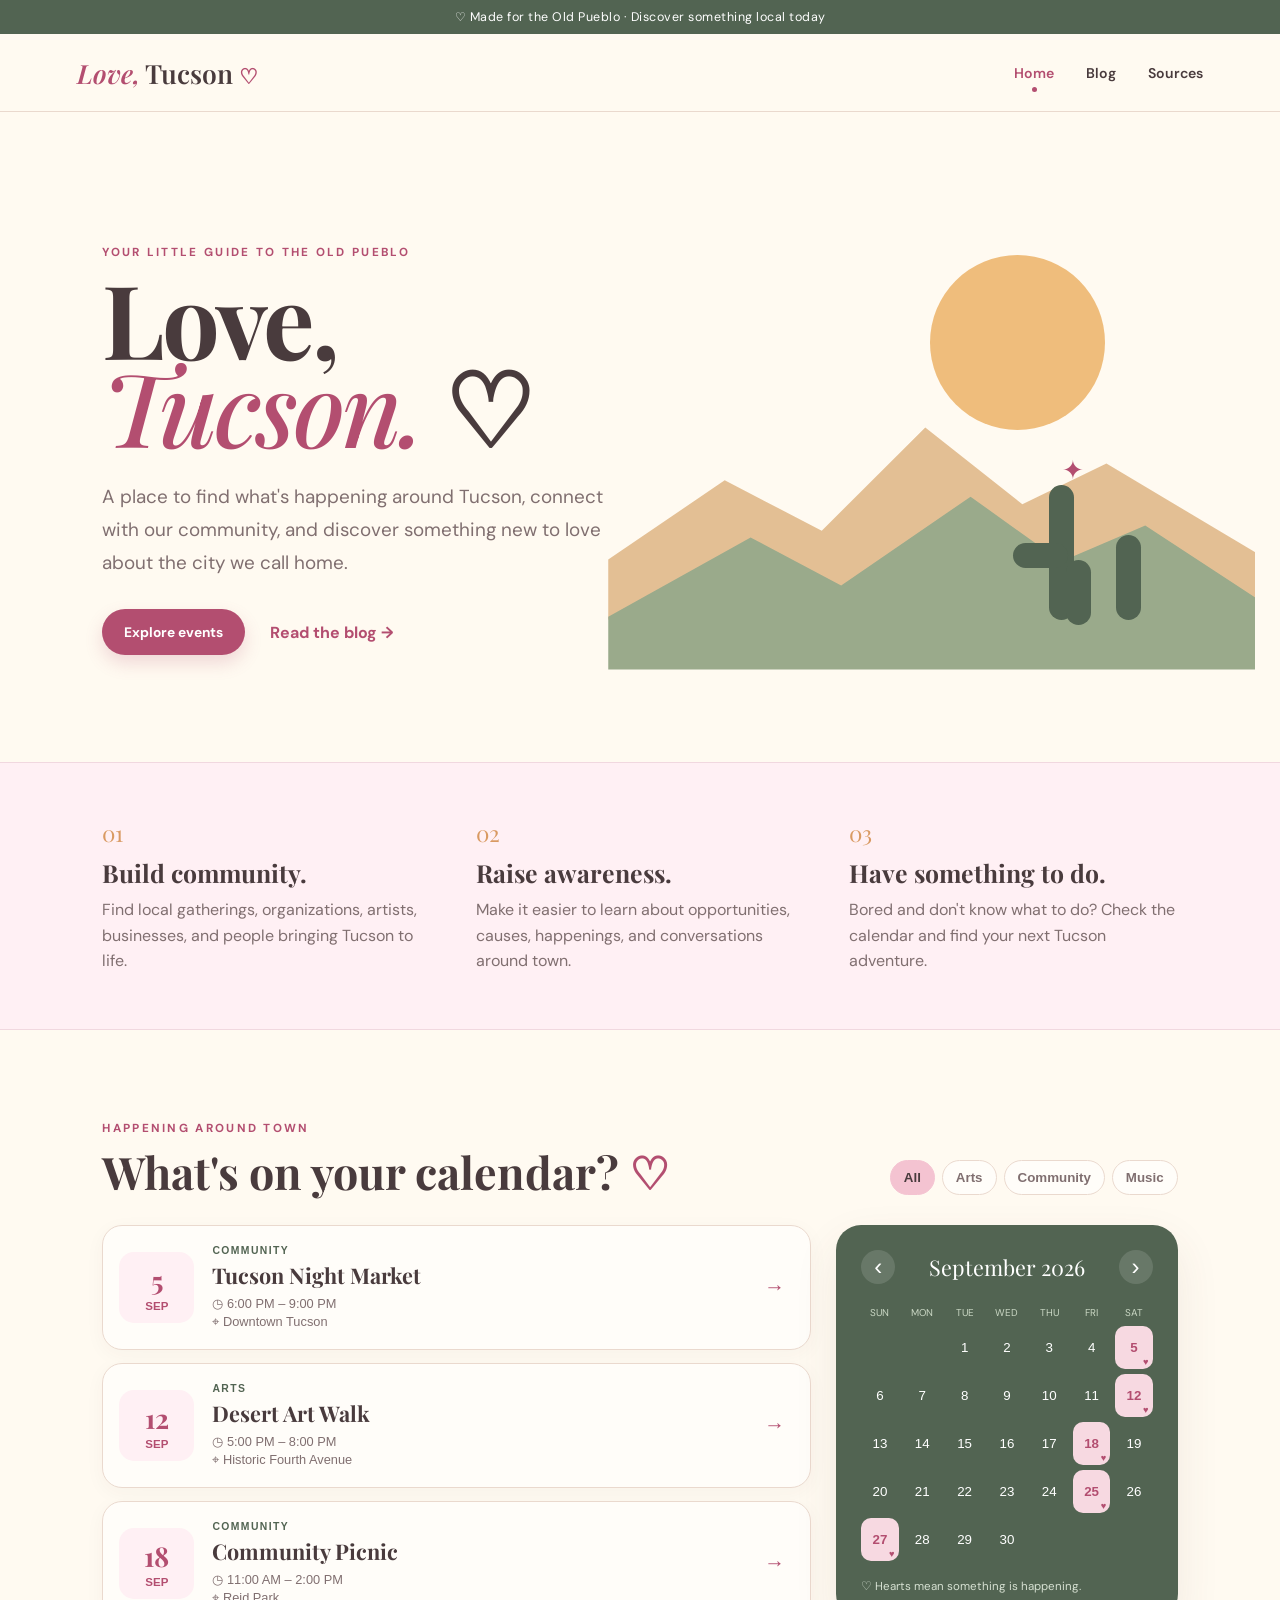
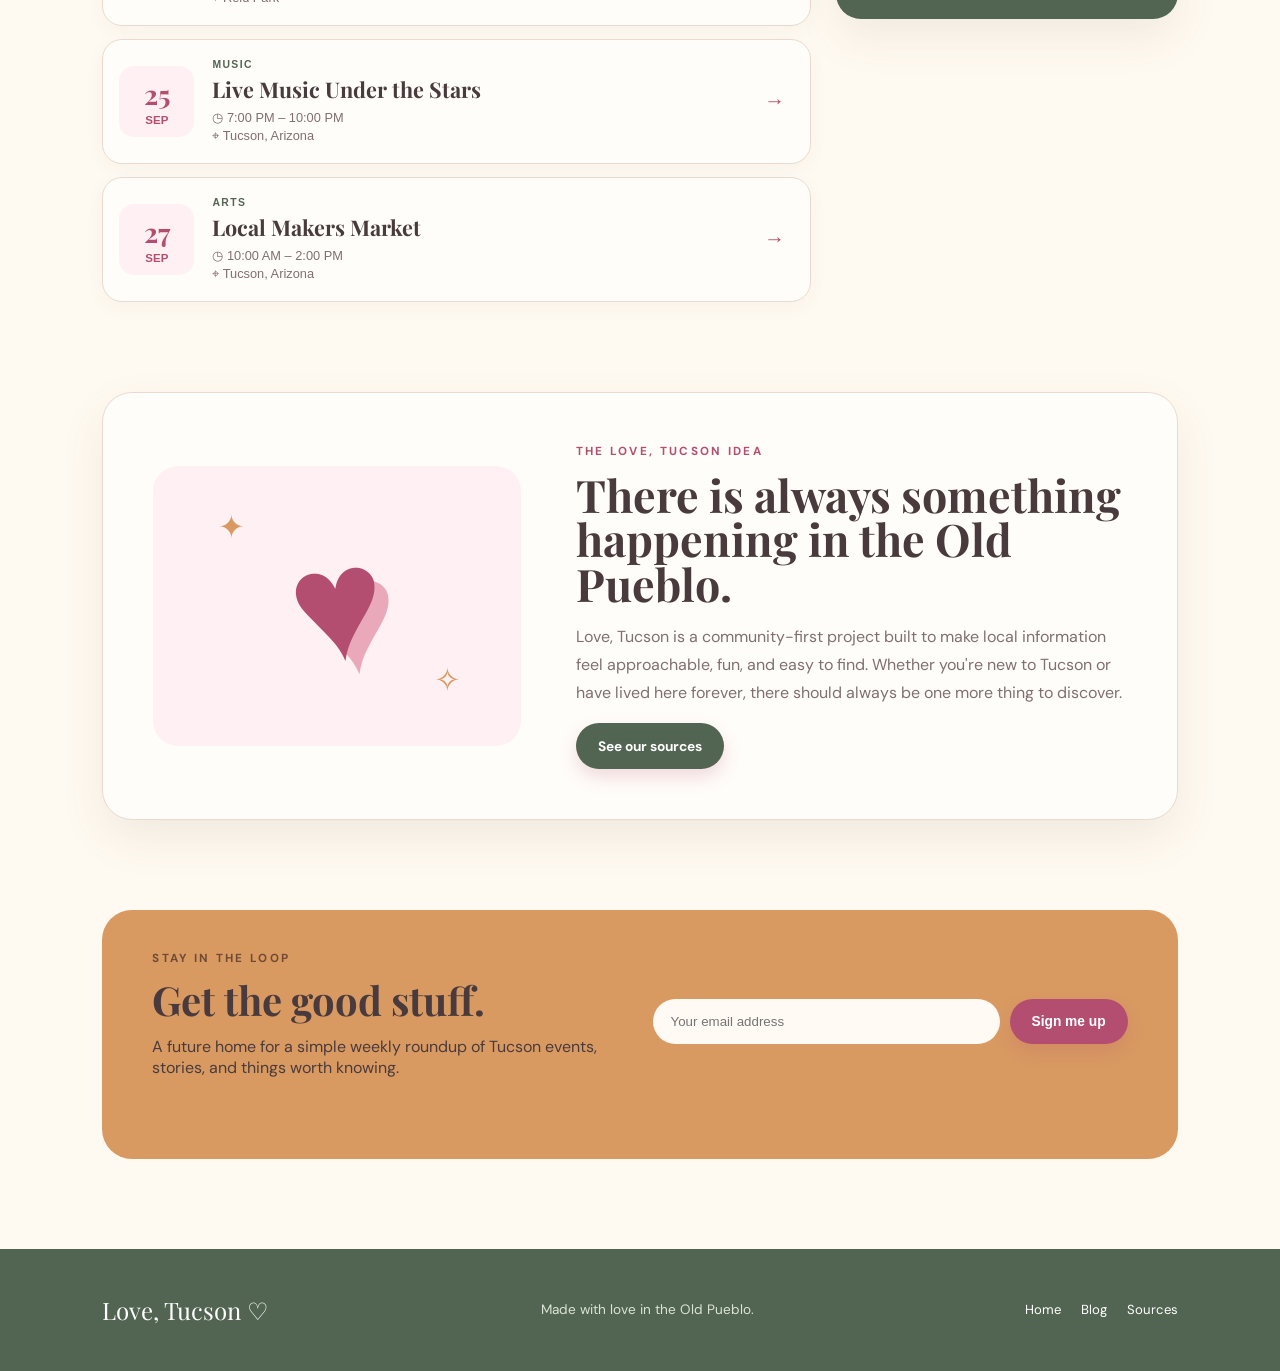
==== index.html @ 324410c4 "Add files via upload" ====
<!DOCTYPE html>
<html lang="en">
<head>
<meta charset="UTF-8"><meta name="viewport" content="width=device-width,initial-scale=1.0">
<meta name="description" content="Love, Tucson — a community-centered guide to events, stories, and things happening around Tucson, Arizona.">
<title>Love, Tucson ♡</title>
<style>
@import url('https://fonts.googleapis.com/css2?family=DM+Sans:wght@400;500;600;700&family=Playfair+Display:ital,wght@0,500;0,600;1,500;1,600&display=swap');
:root{--pink:#f4c3d1;--pink-light:#fff0f4;--pink-dark:#b34e70;--sage:#9aaa8b;--sage-dark:#526452;--tan:#d99a62;--cream:#fffaf1;--paper:#fffdf9;--ink:#493b3d;--muted:#806f70;--line:#ead9ce;--shadow:0 18px 45px rgba(95,65,54,.09)}*{box-sizing:border-box}html{scroll-behavior:smooth}body{margin:0;background:var(--cream);color:var(--ink);font-family:'DM Sans',Arial,sans-serif}body:before{content:"";position:fixed;inset:0;pointer-events:none;opacity:.13;background-image:radial-gradient(#a66f70 .7px,transparent .7px);background-size:20px 20px;z-index:-1}a{color:inherit}.announcement{background:var(--sage-dark);color:#fff;padding:9px 6%;text-align:center;font-size:.78rem;letter-spacing:.5px}.site-header{height:78px;padding:0 6%;display:flex;align-items:center;justify-content:space-between;border-bottom:1px solid var(--line);background:rgba(255,250,241,.94);backdrop-filter:blur(12px);position:sticky;top:0;z-index:20}.brand{text-decoration:none;font-family:'Playfair Display',serif;font-size:1.65rem;font-weight:600}.brand span{color:var(--pink-dark);font-style:italic}.brand b{color:var(--pink-dark);font-size:1.3rem}.nav{display:flex;gap:32px}.nav a{text-decoration:none;font-weight:600;font-size:.88rem;position:relative}.nav a.active,.nav a:hover{color:var(--pink-dark)}.nav a.active:after{content:"";position:absolute;left:0;right:0;bottom:-10px;margin:auto;width:5px;height:5px;background:var(--pink-dark);border-radius:50%}.menu-toggle{display:none;border:0;background:none;font-size:1.5rem}.hero{min-height:650px;padding:85px 8% 60px;display:grid;grid-template-columns:1fr 1fr;gap:40px;align-items:center;overflow:hidden}.eyebrow{color:var(--pink-dark);font-weight:700;font-size:.73rem;letter-spacing:2.3px;margin:0 0 14px}.hero h1,.page-hero h1{font-family:'Playfair Display',serif;font-size:clamp(4rem,8vw,7.2rem);line-height:.86;margin:0;color:var(--ink);letter-spacing:-3px}.hero h1 em,.page-hero h1 em{color:var(--pink-dark);font-weight:500}.lead{font-size:1.18rem;line-height:1.75;max-width:610px;color:var(--muted);margin:30px 0}.hero-actions{display:flex;align-items:center;gap:25px}.button{display:inline-block;border:0;background:var(--pink-dark);color:#fff;text-decoration:none;padding:14px 22px;border-radius:999px;font-weight:700;font-size:.86rem;cursor:pointer;box-shadow:0 8px 18px rgba(179,78,112,.2)}.button:hover{transform:translateY(-1px)}.button.secondary{background:var(--sage-dark)}.text-link{font-weight:700;text-decoration:none;color:var(--pink-dark)}.desert-scene{height:440px;position:relative}.sun{position:absolute;width:175px;height:175px;border-radius:50%;background:#efbd7c;top:25px;right:14%}.mountain{position:absolute;bottom:50px;left:-10%;width:125%;height:240px;clip-path:polygon(0 75%,18% 42%,33% 63%,49% 20%,64% 52%,77% 35%,100% 72%,100% 100%,0 100%)}.mountain-back{background:#dcb17e;opacity:.8}.mountain-front{background:var(--sage);bottom:0;clip-path:polygon(0 78%,22% 45%,36% 65%,56% 28%,70% 55%,83% 40%,100% 70%,100% 100%,0 100%)}.cactus{position:absolute;background:var(--sage-dark);width:25px;border-radius:20px;bottom:50px}.cactus:before,.cactus:after{content:"";position:absolute;background:inherit;border-radius:18px}.cactus-one{height:135px;right:20%;}.cactus-one:before{width:55px;height:25px;left:-36px;top:58px}.cactus-one:after{width:25px;height:65px;right:-17px;top:75px}.cactus-two{height:85px;right:7%;bottom:50px}.flower{position:absolute;right:18%;bottom:183px;color:var(--pink-dark);font-size:1.6rem}.intro-strip{background:var(--pink-light);padding:55px 8%;display:grid;grid-template-columns:repeat(3,1fr);gap:45px;border-top:1px solid #f1d8df;border-bottom:1px solid #f1d8df}.intro-strip span{font-family:'Playfair Display',serif;color:var(--tan);font-size:1.4rem}.intro-strip h2{font-family:'Playfair Display',serif;font-size:1.55rem;margin:8px 0}.intro-strip p{color:var(--muted);line-height:1.6;margin:0}.events-section{padding:90px 8%}.section-heading{display:flex;justify-content:space-between;align-items:end;gap:30px;margin-bottom:30px}.section-heading h2,.feature h2,.newsletter h2,.source-intro h2,.source-note h2{font-family:'Playfair Display',serif;font-size:2.8rem;margin:0;line-height:1}.section-heading h2 span{color:var(--pink-dark)}.filters{display:flex;gap:7px;flex-wrap:wrap}.filter{border:1px solid var(--line);background:var(--paper);padding:9px 13px;border-radius:999px;color:var(--muted);font-weight:600;cursor:pointer}.filter.active,.filter:hover{background:var(--pink);color:var(--ink);border-color:var(--pink)}.event-layout{display:grid;grid-template-columns:1.35fr .65fr;gap:25px}.event-list{display:grid;gap:13px}.event-card{width:100%;display:grid;grid-template-columns:75px 1fr 30px;gap:18px;align-items:center;text-align:left;background:var(--paper);border:1px solid var(--line);border-radius:20px;padding:16px;cursor:pointer;color:var(--ink);box-shadow:0 5px 20px rgba(80,55,45,.04)}.event-card:hover{border-color:var(--pink-dark);transform:translateY(-2px);box-shadow:var(--shadow)}.event-date{background:var(--pink-light);border-radius:15px;text-align:center;padding:10px 5px;color:var(--pink-dark)}.event-date strong{font-family:'Playfair Display',serif;font-size:1.7rem;display:block}.event-date span{font-size:.72rem;text-transform:uppercase;font-weight:700}.event-info .tag,.tag{font-size:.65rem;text-transform:uppercase;letter-spacing:1.4px;color:var(--sage-dark);font-weight:800}.event-info h3{margin:4px 0 7px;font-family:'Playfair Display',serif;font-size:1.35rem}.event-info p{margin:3px 0;color:var(--muted);font-size:.8rem}.event-arrow{font-size:1.3rem;color:var(--pink-dark)}.calendar-card{background:var(--sage-dark);color:#fff;border-radius:25px;padding:25px;box-shadow:var(--shadow);align-self:start;position:sticky;top:105px}.calendar-top{display:flex;align-items:center;justify-content:space-between;font-family:'Playfair Display',serif;font-size:1.35rem;margin-bottom:22px}.calendar-top button{width:34px;height:34px;border-radius:50%;border:0;background:rgba(255,255,255,.13);color:#fff;font-size:1.5rem;cursor:pointer}.weekdays,.calendar-grid{display:grid;grid-template-columns:repeat(7,1fr);gap:5px}.weekdays{font-size:.62rem;text-transform:uppercase;color:#cad7c4;text-align:center;margin-bottom:7px}.calendar-day{height:43px;border:0;background:transparent;color:#fff;border-radius:10px;position:relative;cursor:default}.calendar-day.has-event{background:#f7d9e1;color:var(--pink-dark);font-weight:700;cursor:pointer}.calendar-day.has-event:hover{background:#fff}.calendar-day b{position:absolute;font-size:.58rem;right:4px;bottom:2px}.calendar-note{font-size:.72rem;color:#d6e0d2;margin:18px 0 0}.feature{margin:0 8% 90px;background:var(--paper);border:1px solid var(--line);border-radius:30px;padding:50px;display:grid;grid-template-columns:.8fr 1.2fr;gap:55px;align-items:center;box-shadow:var(--shadow)}.feature p:not(.eyebrow){color:var(--muted);line-height:1.75}.feature-art{height:280px;background:var(--pink-light);border-radius:25px;display:flex;align-items:center;justify-content:center;position:relative;overflow:hidden}.heart-big{font-size:10rem;color:var(--pink-dark);text-shadow:12px 15px 0 #e9a9bb;transform:rotate(-8deg)}.sparkle{position:absolute;color:var(--tan);font-size:2rem}.s1{top:40px;left:65px}.s2{bottom:45px;right:60px}.newsletter{margin:0 8% 90px;background:var(--tan);border-radius:30px;padding:40px 50px;display:grid;grid-template-columns:1fr 1fr;align-items:center;gap:25px}.newsletter .eyebrow{color:#6e4b36}.newsletter h2{font-size:2.5rem}.newsletter p:not(.eyebrow){max-width:550px}.newsletter form{display:flex;gap:10px}.newsletter input{flex:1;border:0;border-radius:999px;padding:15px 18px;background:#fffaf3;outline:none}.signup-message{grid-column:2;margin:0;font-size:.8rem}.page-hero{padding:90px 8% 70px;background:var(--pink-light);border-bottom:1px solid #f0d9df}.page-hero p:last-child{max-width:650px;color:var(--muted);font-size:1.15rem;line-height:1.7;margin-top:28px}.blog-grid{padding:80px 8% 100px;display:grid;grid-template-columns:repeat(2,1fr);gap:25px}.blog-card{background:var(--paper);border:1px solid var(--line);border-radius:25px;overflow:hidden;box-shadow:0 5px 20px rgba(80,55,45,.04)}.blog-illustration{height:220px;display:flex;align-items:center;justify-content:center;font-size:6rem;font-family:'Playfair Display',serif}.blog-illustration.pink{background:var(--pink);color:var(--pink-dark)}.blog-illustration.sage{background:var(--sage);color:#fff}.blog-illustration.tan{background:var(--tan);color:#fff4df}.blog-illustration.cream{background:#f1e5d0;color:var(--sage-dark)}.blog-body{padding:28px}.blog-body h2{font-family:'Playfair Display',serif;font-size:1.8rem;margin:9px 0}.blog-body p{color:var(--muted);line-height:1.65}.blog-body a{color:var(--pink-dark);font-weight:700;text-decoration:none}.sources-wrap{padding:80px 8%;display:grid;grid-template-columns:.65fr 1.35fr;gap:70px}.source-intro p{color:var(--muted);line-height:1.7}.source-list{display:grid;gap:10px}.source-item{display:grid;grid-template-columns:40px 1fr 30px;align-items:center;gap:15px;padding:22px;border:1px solid var(--line);border-radius:18px;text-decoration:none;background:var(--paper)}.source-item:hover{border-color:var(--pink-dark)}.source-item>span{font-family:'Playfair Display',serif;color:var(--tan)}.source-item h3{margin:0 0 5px;font-family:'Playfair Display',serif;font-size:1.3rem}.source-item p{margin:0;color:var(--muted);font-size:.84rem;line-height:1.5}.source-item>b{color:var(--pink-dark)}.source-note{margin:0 8% 90px;padding:40px;background:var(--sage);border-radius:25px}.source-note h2{font-size:2rem}.source-note p{max-width:800px;line-height:1.7;color:#f5f7f0}.modal{display:none;position:fixed;inset:0;z-index:50;align-items:center;justify-content:center;padding:20px}.modal.show{display:flex}.modal-backdrop{position:absolute;inset:0;background:rgba(55,42,43,.58);backdrop-filter:blur(3px)}.modal-box{position:relative;background:var(--cream);max-width:560px;width:100%;border-radius:28px;padding:38px;box-shadow:0 30px 80px rgba(0,0,0,.2)}.modal-close{position:absolute;right:18px;top:14px;border:0;background:none;color:var(--pink-dark);font-size:2rem;cursor:pointer}.modal-box h2{font-family:'Playfair Display',serif;font-size:2.5rem;margin:0 0 20px}.modal-meta{display:flex;flex-wrap:wrap;gap:8px;margin-bottom:20px}.modal-meta span{background:var(--pink-light);color:var(--pink-dark);padding:7px 10px;border-radius:999px;font-size:.75rem;font-weight:700}.modal-box>p:not(.eyebrow){color:var(--muted);line-height:1.7}.modal-open{overflow:hidden}.empty{padding:30px;background:var(--paper);border:1px dashed var(--line);border-radius:20px;color:var(--muted)}footer{background:var(--sage-dark);color:#fff;padding:45px 8%;display:flex;align-items:center;justify-content:space-between;gap:20px}footer p{margin:0;color:#dbe4d8;font-size:.85rem}.footer-brand{font-family:'Playfair Display',serif;font-size:1.5rem}.footer-links{display:flex;gap:20px}.footer-links a{text-decoration:none;font-size:.82rem}@media(max-width:850px){.menu-toggle{display:block}.nav{display:none;position:absolute;top:78px;left:0;right:0;background:var(--cream);padding:20px 6%;border-bottom:1px solid var(--line);flex-direction:column;gap:18px}.nav.open{display:flex}.nav a.active:after{display:none}.hero{grid-template-columns:1fr;padding-top:55px}.desert-scene{height:300px}.intro-strip,.event-layout,.feature,.newsletter,.sources-wrap{grid-template-columns:1fr}.section-heading{align-items:start;flex-direction:column}.calendar-card{position:static}.feature{padding:25px}.newsletter{padding:30px}.signup-message{grid-column:1}.blog-grid{grid-template-columns:1fr}footer{flex-direction:column;align-items:flex-start}}@media(max-width:520px){.hero,.events-section,.page-hero,.blog-grid,.sources-wrap{padding-left:5%;padding-right:5%}.feature,.newsletter,.source-note{margin-left:5%;margin-right:5%}.hero h1,.page-hero h1{font-size:4rem}.section-heading h2{font-size:2.2rem}.event-card{grid-template-columns:58px 1fr 15px}.newsletter form{flex-direction:column}.announcement{font-size:.68rem}.site-header{padding:0 5%}}

</style>
</head>
<body>
<div class="announcement">♡ Made for the Old Pueblo · Discover something local today</div>
<header class="site-header">
  <a class="brand" href="index.html"><span>Love,</span> Tucson <b>♡</b></a>
  <button class="menu-toggle" aria-label="Open menu">☰</button>
  <nav class="nav" aria-label="Main navigation">
    <a class="active" href="index.html">Home</a><a href="blog.html">Blog</a><a href="sources.html">Sources</a>
  </nav>
</header>
<main>
<section class="hero">
  <div class="hero-copy">
    <p class="eyebrow">YOUR LITTLE GUIDE TO THE OLD PUEBLO</p>
    <h1>Love,<br><em>Tucson.</em> ♡</h1>
    <p class="lead">A place to find what's happening around Tucson, connect with our community, and discover something new to love about the city we call home.</p>
    <div class="hero-actions"><a class="button" href="#events">Explore events</a><a class="text-link" href="blog.html">Read the blog →</a></div>
  </div>
  <div class="desert-scene" aria-label="Illustration of a Tucson desert landscape">
    <div class="sun"></div><div class="mountain mountain-back"></div><div class="mountain mountain-front"></div>
    <div class="cactus cactus-one"></div><div class="cactus cactus-two"></div><div class="flower">✦</div>
  </div>
</section>
<section class="intro-strip"><div><span>01</span><h2>Build community.</h2><p>Find local gatherings, organizations, artists, businesses, and people bringing Tucson to life.</p></div><div><span>02</span><h2>Raise awareness.</h2><p>Make it easier to learn about opportunities, causes, happenings, and conversations around town.</p></div><div><span>03</span><h2>Have something to do.</h2><p>Bored and don't know what to do? Check the calendar and find your next Tucson adventure.</p></div></section>
<section class="events-section" id="events">
  <div class="section-heading"><div><p class="eyebrow">HAPPENING AROUND TOWN</p><h2>What's on your calendar? <span>♡</span></h2></div><div class="filters"><button class="filter active" data-filter="all">All</button><button class="filter" data-filter="arts">Arts</button><button class="filter" data-filter="community">Community</button><button class="filter" data-filter="music">Music</button></div></div>
  <div class="event-layout"><div class="event-list" id="eventList"></div><aside class="calendar-card"><div class="calendar-top"><button id="prevMonth" aria-label="Previous month">‹</button><div id="calendarTitle"></div><button id="nextMonth" aria-label="Next month">›</button></div><div class="weekdays"><span>Sun</span><span>Mon</span><span>Tue</span><span>Wed</span><span>Thu</span><span>Fri</span><span>Sat</span></div><div class="calendar-grid" id="calendarGrid"></div><p class="calendar-note">♡ Hearts mean something is happening.</p></aside></div>
</section>
<section class="feature"><div class="feature-art"><div class="heart-big">♥</div><div class="sparkle s1">✦</div><div class="sparkle s2">✧</div></div><div><p class="eyebrow">THE LOVE, TUCSON IDEA</p><h2>There is always something happening in the Old Pueblo.</h2><p>Love, Tucson is a community-first project built to make local information feel approachable, fun, and easy to find. Whether you're new to Tucson or have lived here forever, there should always be one more thing to discover.</p><a class="button secondary" href="sources.html">See our sources</a></div></section>
<section class="newsletter"><div><p class="eyebrow">STAY IN THE LOOP</p><h2>Get the good stuff.</h2><p>A future home for a simple weekly roundup of Tucson events, stories, and things worth knowing.</p></div><form onsubmit="event.preventDefault(); document.getElementById('signupMessage').textContent='♡ You’re on the list! (Demo only for now.)';"><input type="email" placeholder="Your email address" aria-label="Email address" required><button class="button" type="submit">Sign me up</button></form><p id="signupMessage" class="signup-message"></p></section>
</main>
<footer><div class="footer-brand">Love, Tucson ♡</div><p>Made with love in the Old Pueblo.</p><div class="footer-links"><a href="index.html">Home</a><a href="blog.html">Blog</a><a href="sources.html">Sources</a></div></footer>
<div class="modal" id="eventModal" aria-hidden="true"><div class="modal-backdrop" data-close></div><article class="modal-box"><button class="modal-close" data-close aria-label="Close">×</button><p class="eyebrow" id="modalCategory"></p><h2 id="modalTitle"></h2><div class="modal-meta"><span id="modalDate"></span><span id="modalTime"></span><span id="modalLocation"></span></div><p id="modalDescription"></p><a id="modalSource" class="button" href="#" target="_blank" rel="noopener">View event source ↗</a></article></div>
<script>
/* LOVE, TUCSON EVENT DATA
   Add real events here. The homepage calendar and event cards update automatically.
   Date format: YYYY-MM-DD
   category: arts | community | music
*/
const EVENTS = [
  {id:1,date:'2026-09-05',title:'Tucson Night Market',category:'community',time:'6:00 PM – 9:00 PM',location:'Downtown Tucson',description:'DEMO EVENT — replace this entry with a verified local event and its official source.',source:'https://www.tucsonaz.gov/'},
  {id:2,date:'2026-09-12',title:'Desert Art Walk',category:'arts',time:'5:00 PM – 8:00 PM',location:'Historic Fourth Avenue',description:'DEMO EVENT — a placeholder showing how arts events will appear.',source:'https://www.visittucson.org/'},
  {id:3,date:'2026-09-18',title:'Community Picnic',category:'community',time:'11:00 AM – 2:00 PM',location:'Reid Park',description:'DEMO EVENT — replace with a verified community event.',source:'https://www.tucsonaz.gov/'},
  {id:4,date:'2026-09-25',title:'Live Music Under the Stars',category:'music',time:'7:00 PM – 10:00 PM',location:'Tucson, Arizona',description:'DEMO EVENT — replace with a real music event and official source.',source:'https://www.visittucson.org/'},
  {id:5,date:'2026-09-27',title:'Local Makers Market',category:'arts',time:'10:00 AM – 2:00 PM',location:'Tucson, Arizona',description:'DEMO EVENT — replace with a verified local market.',source:'https://www.visittucson.org/'}
];

(function(){
const $=s=>document.querySelector(s), $$=s=>document.querySelectorAll(s);
const menu=$('.menu-toggle'), nav=$('.nav'); if(menu) menu.addEventListener('click',()=>nav.classList.toggle('open'));
const list=$('#eventList'), grid=$('#calendarGrid'), title=$('#calendarTitle');
let current=new Date(2026,8,1), activeFilter='all';
const monthName=d=>d.toLocaleString('en-US',{month:'long',year:'numeric'});
const fmtDate=s=>new Date(s+'T12:00:00').toLocaleDateString('en-US',{weekday:'long',month:'long',day:'numeric',year:'numeric'});
function openEvent(e){const m=$('#eventModal'); if(!m)return; $('#modalCategory').textContent=e.category.toUpperCase();$('#modalTitle').textContent=e.title;$('#modalDate').textContent='♡ '+fmtDate(e.date);$('#modalTime').textContent='◷ '+e.time;$('#modalLocation').textContent='⌖ '+e.location;$('#modalDescription').textContent=e.description;$('#modalSource').href=e.source;m.classList.add('show');m.setAttribute('aria-hidden','false');document.body.classList.add('modal-open')}
function closeModal(){const m=$('#eventModal');if(m){m.classList.remove('show');m.setAttribute('aria-hidden','true');document.body.classList.remove('modal-open')}}
$$('[data-close]').forEach(x=>x.addEventListener('click',closeModal));document.addEventListener('keydown',e=>{if(e.key==='Escape')closeModal()});
function renderList(){if(!list)return;const shown=EVENTS.filter(e=>activeFilter==='all'||e.category===activeFilter).sort((a,b)=>a.date.localeCompare(b.date));list.innerHTML=shown.map(e=>{const d=new Date(e.date+'T12:00:00');return `<button class="event-card" data-id="${e.id}"><div class="event-date"><strong>${d.getDate()}</strong><span>${d.toLocaleString('en-US',{month:'short'})}</span></div><div class="event-info"><span class="tag">${e.category}</span><h3>${e.title}</h3><p>◷ ${e.time}</p><p>⌖ ${e.location}</p></div><span class="event-arrow">→</span></button>`}).join('')||'<p class="empty">No events in this category yet. Check back soon ♡</p>';$$('.event-card').forEach(b=>b.addEventListener('click',()=>openEvent(EVENTS.find(e=>e.id==b.dataset.id))));}
function renderCalendar(){if(!grid)return;const y=current.getFullYear(),m=current.getMonth();title.textContent=monthName(current);grid.innerHTML='';const first=new Date(y,m,1).getDay(),total=new Date(y,m+1,0).getDate();for(let i=0;i<first;i++)grid.appendChild(document.createElement('div'));for(let n=1;n<=total;n++){const key=`${y}-${String(m+1).padStart(2,'0')}-${String(n).padStart(2,'0')}`, matches=EVENTS.filter(e=>e.date===key);const c=document.createElement('button');c.className='calendar-day'+(matches.length?' has-event':'');c.innerHTML=`<span>${n}</span>${matches.length?'<b>♥</b>':''}`;if(matches.length)c.addEventListener('click',()=>openEvent(matches[0]));grid.appendChild(c)}}
if($('#prevMonth'))$('#prevMonth').onclick=()=>{current.setMonth(current.getMonth()-1);renderCalendar()};if($('#nextMonth'))$('#nextMonth').onclick=()=>{current.setMonth(current.getMonth()+1);renderCalendar()};
$$('.filter').forEach(b=>b.addEventListener('click',()=>{$$('.filter').forEach(x=>x.classList.remove('active'));b.classList.add('active');activeFilter=b.dataset.filter;renderList()}));
renderList();renderCalendar();
})();

</script>
</body></html>
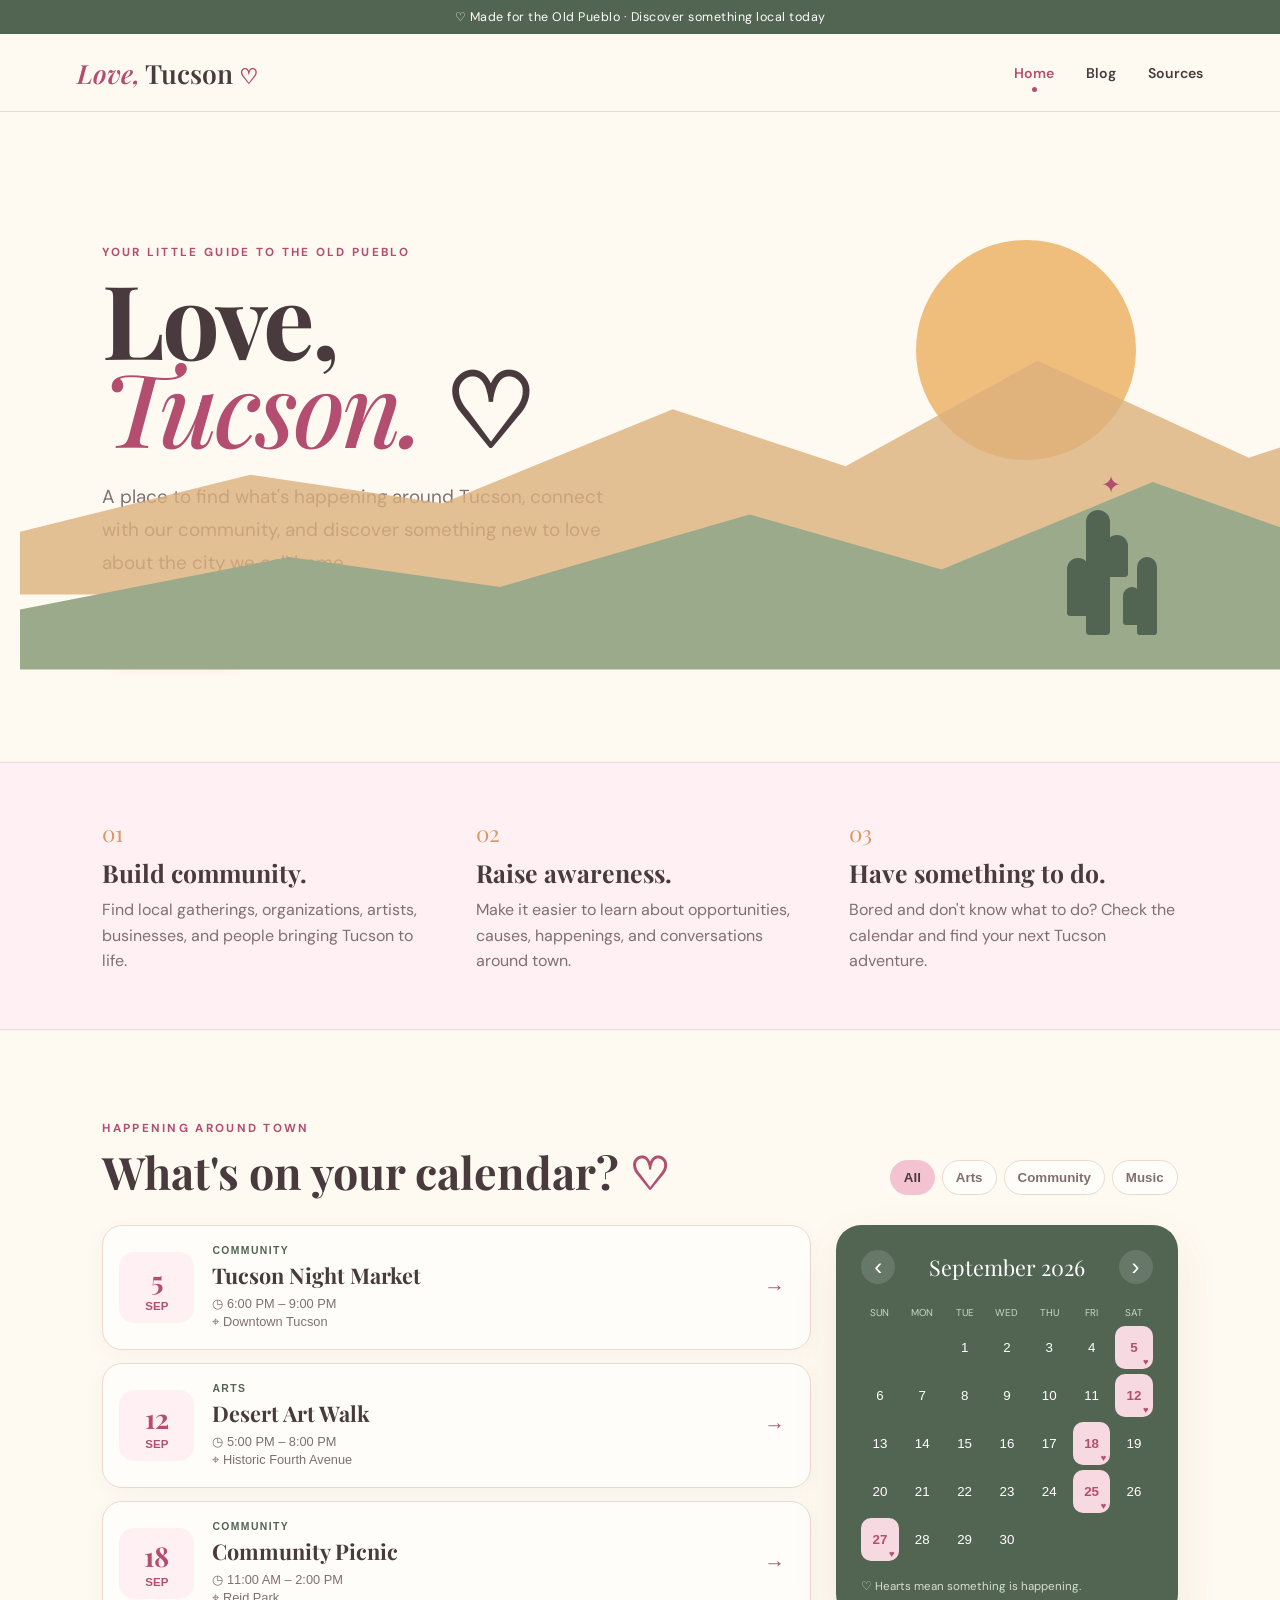
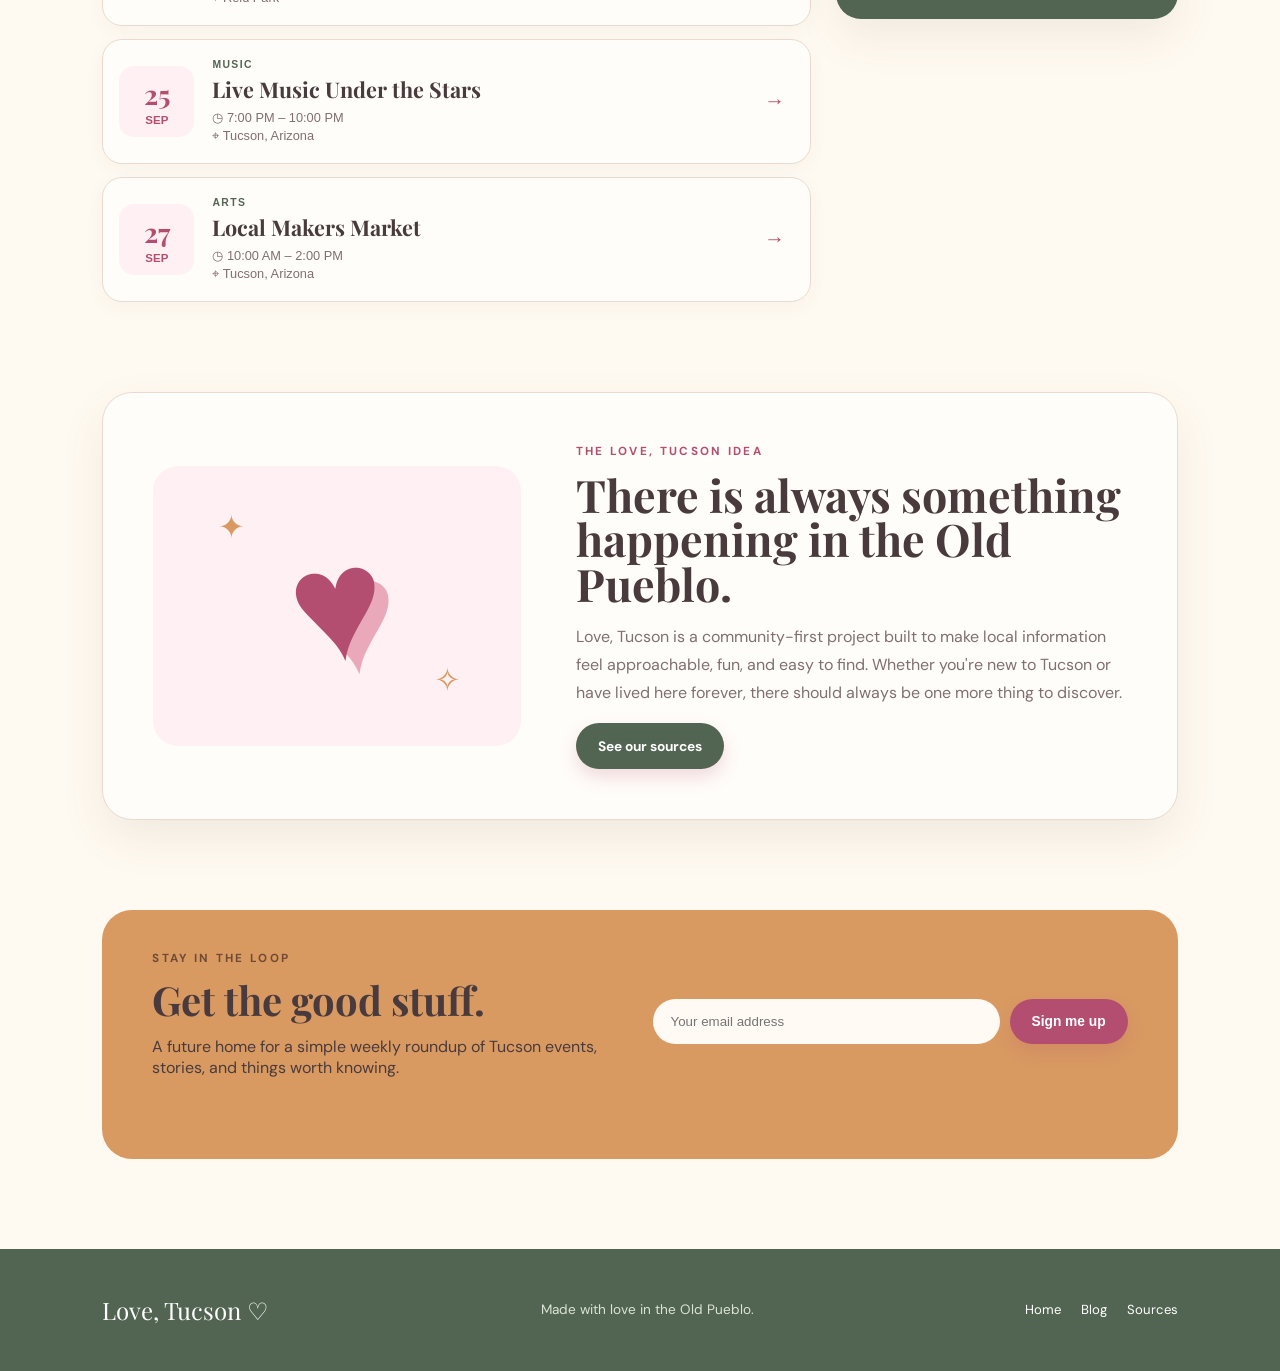
==== commit 7b46d3c3: "Update index.html" ====
--- a/index.html
+++ b/index.html
@@ -2,11 +2,148 @@
 <html lang="en">
 <head>
 <meta charset="UTF-8"><meta name="viewport" content="width=device-width,initial-scale=1.0">
-<meta name="description" content="Love, Tucson — a community-centered guide to events, stories, and things happening around Tucson, Arizona.">
+<meta name="description" content="Love, Tucson: a community-centered guide to events, stories, and events happening around Tucson, Arizona.">
 <title>Love, Tucson ♡</title>
 <style>
 @import url('https://fonts.googleapis.com/css2?family=DM+Sans:wght@400;500;600;700&family=Playfair+Display:ital,wght@0,500;0,600;1,500;1,600&display=swap');
-:root{--pink:#f4c3d1;--pink-light:#fff0f4;--pink-dark:#b34e70;--sage:#9aaa8b;--sage-dark:#526452;--tan:#d99a62;--cream:#fffaf1;--paper:#fffdf9;--ink:#493b3d;--muted:#806f70;--line:#ead9ce;--shadow:0 18px 45px rgba(95,65,54,.09)}*{box-sizing:border-box}html{scroll-behavior:smooth}body{margin:0;background:var(--cream);color:var(--ink);font-family:'DM Sans',Arial,sans-serif}body:before{content:"";position:fixed;inset:0;pointer-events:none;opacity:.13;background-image:radial-gradient(#a66f70 .7px,transparent .7px);background-size:20px 20px;z-index:-1}a{color:inherit}.announcement{background:var(--sage-dark);color:#fff;padding:9px 6%;text-align:center;font-size:.78rem;letter-spacing:.5px}.site-header{height:78px;padding:0 6%;display:flex;align-items:center;justify-content:space-between;border-bottom:1px solid var(--line);background:rgba(255,250,241,.94);backdrop-filter:blur(12px);position:sticky;top:0;z-index:20}.brand{text-decoration:none;font-family:'Playfair Display',serif;font-size:1.65rem;font-weight:600}.brand span{color:var(--pink-dark);font-style:italic}.brand b{color:var(--pink-dark);font-size:1.3rem}.nav{display:flex;gap:32px}.nav a{text-decoration:none;font-weight:600;font-size:.88rem;position:relative}.nav a.active,.nav a:hover{color:var(--pink-dark)}.nav a.active:after{content:"";position:absolute;left:0;right:0;bottom:-10px;margin:auto;width:5px;height:5px;background:var(--pink-dark);border-radius:50%}.menu-toggle{display:none;border:0;background:none;font-size:1.5rem}.hero{min-height:650px;padding:85px 8% 60px;display:grid;grid-template-columns:1fr 1fr;gap:40px;align-items:center;overflow:hidden}.eyebrow{color:var(--pink-dark);font-weight:700;font-size:.73rem;letter-spacing:2.3px;margin:0 0 14px}.hero h1,.page-hero h1{font-family:'Playfair Display',serif;font-size:clamp(4rem,8vw,7.2rem);line-height:.86;margin:0;color:var(--ink);letter-spacing:-3px}.hero h1 em,.page-hero h1 em{color:var(--pink-dark);font-weight:500}.lead{font-size:1.18rem;line-height:1.75;max-width:610px;color:var(--muted);margin:30px 0}.hero-actions{display:flex;align-items:center;gap:25px}.button{display:inline-block;border:0;background:var(--pink-dark);color:#fff;text-decoration:none;padding:14px 22px;border-radius:999px;font-weight:700;font-size:.86rem;cursor:pointer;box-shadow:0 8px 18px rgba(179,78,112,.2)}.button:hover{transform:translateY(-1px)}.button.secondary{background:var(--sage-dark)}.text-link{font-weight:700;text-decoration:none;color:var(--pink-dark)}.desert-scene{height:440px;position:relative}.sun{position:absolute;width:175px;height:175px;border-radius:50%;background:#efbd7c;top:25px;right:14%}.mountain{position:absolute;bottom:50px;left:-10%;width:125%;height:240px;clip-path:polygon(0 75%,18% 42%,33% 63%,49% 20%,64% 52%,77% 35%,100% 72%,100% 100%,0 100%)}.mountain-back{background:#dcb17e;opacity:.8}.mountain-front{background:var(--sage);bottom:0;clip-path:polygon(0 78%,22% 45%,36% 65%,56% 28%,70% 55%,83% 40%,100% 70%,100% 100%,0 100%)}.cactus{position:absolute;background:var(--sage-dark);width:25px;border-radius:20px;bottom:50px}.cactus:before,.cactus:after{content:"";position:absolute;background:inherit;border-radius:18px}.cactus-one{height:135px;right:20%;}.cactus-one:before{width:55px;height:25px;left:-36px;top:58px}.cactus-one:after{width:25px;height:65px;right:-17px;top:75px}.cactus-two{height:85px;right:7%;bottom:50px}.flower{position:absolute;right:18%;bottom:183px;color:var(--pink-dark);font-size:1.6rem}.intro-strip{background:var(--pink-light);padding:55px 8%;display:grid;grid-template-columns:repeat(3,1fr);gap:45px;border-top:1px solid #f1d8df;border-bottom:1px solid #f1d8df}.intro-strip span{font-family:'Playfair Display',serif;color:var(--tan);font-size:1.4rem}.intro-strip h2{font-family:'Playfair Display',serif;font-size:1.55rem;margin:8px 0}.intro-strip p{color:var(--muted);line-height:1.6;margin:0}.events-section{padding:90px 8%}.section-heading{display:flex;justify-content:space-between;align-items:end;gap:30px;margin-bottom:30px}.section-heading h2,.feature h2,.newsletter h2,.source-intro h2,.source-note h2{font-family:'Playfair Display',serif;font-size:2.8rem;margin:0;line-height:1}.section-heading h2 span{color:var(--pink-dark)}.filters{display:flex;gap:7px;flex-wrap:wrap}.filter{border:1px solid var(--line);background:var(--paper);padding:9px 13px;border-radius:999px;color:var(--muted);font-weight:600;cursor:pointer}.filter.active,.filter:hover{background:var(--pink);color:var(--ink);border-color:var(--pink)}.event-layout{display:grid;grid-template-columns:1.35fr .65fr;gap:25px}.event-list{display:grid;gap:13px}.event-card{width:100%;display:grid;grid-template-columns:75px 1fr 30px;gap:18px;align-items:center;text-align:left;background:var(--paper);border:1px solid var(--line);border-radius:20px;padding:16px;cursor:pointer;color:var(--ink);box-shadow:0 5px 20px rgba(80,55,45,.04)}.event-card:hover{border-color:var(--pink-dark);transform:translateY(-2px);box-shadow:var(--shadow)}.event-date{background:var(--pink-light);border-radius:15px;text-align:center;padding:10px 5px;color:var(--pink-dark)}.event-date strong{font-family:'Playfair Display',serif;font-size:1.7rem;display:block}.event-date span{font-size:.72rem;text-transform:uppercase;font-weight:700}.event-info .tag,.tag{font-size:.65rem;text-transform:uppercase;letter-spacing:1.4px;color:var(--sage-dark);font-weight:800}.event-info h3{margin:4px 0 7px;font-family:'Playfair Display',serif;font-size:1.35rem}.event-info p{margin:3px 0;color:var(--muted);font-size:.8rem}.event-arrow{font-size:1.3rem;color:var(--pink-dark)}.calendar-card{background:var(--sage-dark);color:#fff;border-radius:25px;padding:25px;box-shadow:var(--shadow);align-self:start;position:sticky;top:105px}.calendar-top{display:flex;align-items:center;justify-content:space-between;font-family:'Playfair Display',serif;font-size:1.35rem;margin-bottom:22px}.calendar-top button{width:34px;height:34px;border-radius:50%;border:0;background:rgba(255,255,255,.13);color:#fff;font-size:1.5rem;cursor:pointer}.weekdays,.calendar-grid{display:grid;grid-template-columns:repeat(7,1fr);gap:5px}.weekdays{font-size:.62rem;text-transform:uppercase;color:#cad7c4;text-align:center;margin-bottom:7px}.calendar-day{height:43px;border:0;background:transparent;color:#fff;border-radius:10px;position:relative;cursor:default}.calendar-day.has-event{background:#f7d9e1;color:var(--pink-dark);font-weight:700;cursor:pointer}.calendar-day.has-event:hover{background:#fff}.calendar-day b{position:absolute;font-size:.58rem;right:4px;bottom:2px}.calendar-note{font-size:.72rem;color:#d6e0d2;margin:18px 0 0}.feature{margin:0 8% 90px;background:var(--paper);border:1px solid var(--line);border-radius:30px;padding:50px;display:grid;grid-template-columns:.8fr 1.2fr;gap:55px;align-items:center;box-shadow:var(--shadow)}.feature p:not(.eyebrow){color:var(--muted);line-height:1.75}.feature-art{height:280px;background:var(--pink-light);border-radius:25px;display:flex;align-items:center;justify-content:center;position:relative;overflow:hidden}.heart-big{font-size:10rem;color:var(--pink-dark);text-shadow:12px 15px 0 #e9a9bb;transform:rotate(-8deg)}.sparkle{position:absolute;color:var(--tan);font-size:2rem}.s1{top:40px;left:65px}.s2{bottom:45px;right:60px}.newsletter{margin:0 8% 90px;background:var(--tan);border-radius:30px;padding:40px 50px;display:grid;grid-template-columns:1fr 1fr;align-items:center;gap:25px}.newsletter .eyebrow{color:#6e4b36}.newsletter h2{font-size:2.5rem}.newsletter p:not(.eyebrow){max-width:550px}.newsletter form{display:flex;gap:10px}.newsletter input{flex:1;border:0;border-radius:999px;padding:15px 18px;background:#fffaf3;outline:none}.signup-message{grid-column:2;margin:0;font-size:.8rem}.page-hero{padding:90px 8% 70px;background:var(--pink-light);border-bottom:1px solid #f0d9df}.page-hero p:last-child{max-width:650px;color:var(--muted);font-size:1.15rem;line-height:1.7;margin-top:28px}.blog-grid{padding:80px 8% 100px;display:grid;grid-template-columns:repeat(2,1fr);gap:25px}.blog-card{background:var(--paper);border:1px solid var(--line);border-radius:25px;overflow:hidden;box-shadow:0 5px 20px rgba(80,55,45,.04)}.blog-illustration{height:220px;display:flex;align-items:center;justify-content:center;font-size:6rem;font-family:'Playfair Display',serif}.blog-illustration.pink{background:var(--pink);color:var(--pink-dark)}.blog-illustration.sage{background:var(--sage);color:#fff}.blog-illustration.tan{background:var(--tan);color:#fff4df}.blog-illustration.cream{background:#f1e5d0;color:var(--sage-dark)}.blog-body{padding:28px}.blog-body h2{font-family:'Playfair Display',serif;font-size:1.8rem;margin:9px 0}.blog-body p{color:var(--muted);line-height:1.65}.blog-body a{color:var(--pink-dark);font-weight:700;text-decoration:none}.sources-wrap{padding:80px 8%;display:grid;grid-template-columns:.65fr 1.35fr;gap:70px}.source-intro p{color:var(--muted);line-height:1.7}.source-list{display:grid;gap:10px}.source-item{display:grid;grid-template-columns:40px 1fr 30px;align-items:center;gap:15px;padding:22px;border:1px solid var(--line);border-radius:18px;text-decoration:none;background:var(--paper)}.source-item:hover{border-color:var(--pink-dark)}.source-item>span{font-family:'Playfair Display',serif;color:var(--tan)}.source-item h3{margin:0 0 5px;font-family:'Playfair Display',serif;font-size:1.3rem}.source-item p{margin:0;color:var(--muted);font-size:.84rem;line-height:1.5}.source-item>b{color:var(--pink-dark)}.source-note{margin:0 8% 90px;padding:40px;background:var(--sage);border-radius:25px}.source-note h2{font-size:2rem}.source-note p{max-width:800px;line-height:1.7;color:#f5f7f0}.modal{display:none;position:fixed;inset:0;z-index:50;align-items:center;justify-content:center;padding:20px}.modal.show{display:flex}.modal-backdrop{position:absolute;inset:0;background:rgba(55,42,43,.58);backdrop-filter:blur(3px)}.modal-box{position:relative;background:var(--cream);max-width:560px;width:100%;border-radius:28px;padding:38px;box-shadow:0 30px 80px rgba(0,0,0,.2)}.modal-close{position:absolute;right:18px;top:14px;border:0;background:none;color:var(--pink-dark);font-size:2rem;cursor:pointer}.modal-box h2{font-family:'Playfair Display',serif;font-size:2.5rem;margin:0 0 20px}.modal-meta{display:flex;flex-wrap:wrap;gap:8px;margin-bottom:20px}.modal-meta span{background:var(--pink-light);color:var(--pink-dark);padding:7px 10px;border-radius:999px;font-size:.75rem;font-weight:700}.modal-box>p:not(.eyebrow){color:var(--muted);line-height:1.7}.modal-open{overflow:hidden}.empty{padding:30px;background:var(--paper);border:1px dashed var(--line);border-radius:20px;color:var(--muted)}footer{background:var(--sage-dark);color:#fff;padding:45px 8%;display:flex;align-items:center;justify-content:space-between;gap:20px}footer p{margin:0;color:#dbe4d8;font-size:.85rem}.footer-brand{font-family:'Playfair Display',serif;font-size:1.5rem}.footer-links{display:flex;gap:20px}.footer-links a{text-decoration:none;font-size:.82rem}@media(max-width:850px){.menu-toggle{display:block}.nav{display:none;position:absolute;top:78px;left:0;right:0;background:var(--cream);padding:20px 6%;border-bottom:1px solid var(--line);flex-direction:column;gap:18px}.nav.open{display:flex}.nav a.active:after{display:none}.hero{grid-template-columns:1fr;padding-top:55px}.desert-scene{height:300px}.intro-strip,.event-layout,.feature,.newsletter,.sources-wrap{grid-template-columns:1fr}.section-heading{align-items:start;flex-direction:column}.calendar-card{position:static}.feature{padding:25px}.newsletter{padding:30px}.signup-message{grid-column:1}.blog-grid{grid-template-columns:1fr}footer{flex-direction:column;align-items:flex-start}}@media(max-width:520px){.hero,.events-section,.page-hero,.blog-grid,.sources-wrap{padding-left:5%;padding-right:5%}.feature,.newsletter,.source-note{margin-left:5%;margin-right:5%}.hero h1,.page-hero h1{font-size:4rem}.section-heading h2{font-size:2.2rem}.event-card{grid-template-columns:58px 1fr 15px}.newsletter form{flex-direction:column}.announcement{font-size:.68rem}.site-header{padding:0 5%}}
+:root{--pink:#f4c3d1;--pink-light:#fff0f4;--pink-dark:#b34e70;--sage:#9aaa8b;--sage-dark:#526452;--tan:#d99a62;--cream:#fffaf1;--paper:#fffdf9;--ink:#493b3d;--muted:#806f70;--line:#ead9ce;--shadow:0 18px 45px rgba(95,65,54,.09)}*{box-sizing:border-box}html{scroll-behavior:smooth}body{margin:0;background:var(--cream);color:var(--ink);font-family:'DM Sans',Arial,sans-serif}body:before{content:"";position:fixed;inset:0;pointer-events:none;opacity:.13;background-image:radial-gradient(#a66f70 .7px,transparent .7px);background-size:20px 20px;z-index:-1}a{color:inherit}.announcement{background:var(--sage-dark);color:#fff;padding:9px 6%;text-align:center;font-size:.78rem;letter-spacing:.5px}.site-header{height:78px;padding:0 6%;display:flex;align-items:center;justify-content:space-between;border-bottom:1px solid var(--line);background:rgba(255,250,241,.94);backdrop-filter:blur(12px);position:sticky;top:0;z-index:20}.brand{text-decoration:none;font-family:'Playfair Display',serif;font-size:1.65rem;font-weight:600}.brand span{color:var(--pink-dark);font-style:italic}.brand b{color:var(--pink-dark);font-size:1.3rem}.nav{display:flex;gap:32px}.nav a{text-decoration:none;font-weight:600;font-size:.88rem;position:relative}.nav a.active,.nav a:hover{color:var(--pink-dark)}.nav a.active:after{content:"";position:absolute;left:0;right:0;bottom:-10px;margin:auto;width:5px;height:5px;background:var(--pink-dark);border-radius:50%}.menu-toggle{display:none;border:0;background:none;font-size:1.5rem}.hero{min-height:650px;padding:85px 8% 60px;display:grid;grid-template-columns:1fr 1fr;gap:40px;align-items:center;overflow:hidden}.eyebrow{color:var(--pink-dark);font-weight:700;font-size:.73rem;letter-spacing:2.3px;margin:0 0 14px}.hero h1,.page-hero h1{font-family:'Playfair Display',serif;font-size:clamp(4rem,8vw,7.2rem);line-height:.86;margin:0;color:var(--ink);letter-spacing:-3px}.hero h1 em,.page-hero h1 em{color:var(--pink-dark);font-weight:500}.lead{font-size:1.18rem;line-height:1.75;max-width:610px;color:var(--muted);margin:30px 0}.hero-actions{display:flex;align-items:center;gap:25px}.button{display:inline-block;border:0;background:var(--pink-dark);color:#fff;text-decoration:none;padding:14px 22px;border-radius:999px;font-weight:700;font-size:.86rem;cursor:pointer;box-shadow:0 8px 18px rgba(179,78,112,.2)}.button:hover{transform:translateY(-1px)}.button.secondary{background:var(--sage-dark)}.text-link{font-weight:700;text-decoration:none;color:var(--pink-dark)}.desert-scene{
+  height:440px;
+  position:relative;
+  width:100%;
+  overflow:visible;
+}
+
+/* BIGGER SUN — positioned beside Love, Tucson */
+.sun{
+  position:absolute;
+  width:220px;
+  height:220px;
+  border-radius:50%;
+  background:#efbd7c;
+  top:10px;
+  right:8%;
+  z-index:1;
+}
+
+/* Mountains stretch beyond the scene so they fill the screen */
+.mountain{
+  position:absolute;
+  bottom:0;
+  left:-50vw;
+  width:150vw;
+  height:285px;
+  clip-path:polygon(
+    0 78%,
+    12% 58%,
+    22% 68%,
+    34% 35%,
+    43% 55%,
+    53% 18%,
+    64% 52%,
+    74% 30%,
+    84% 57%,
+    94% 40%,
+    100% 62%,
+    100% 100%,
+    0 100%
+  );
+}
+
+.mountain-back{
+  background:#dcb17e;
+  opacity:.8;
+  bottom:75px;
+  z-index:2;
+}
+
+.mountain-front{
+  background:var(--sage);
+  height:250px;
+  bottom:0;
+  z-index:3;
+  clip-path:polygon(
+    0 76%,
+    14% 55%,
+    25% 67%,
+    38% 38%,
+    48% 60%,
+    59% 25%,
+    70% 55%,
+    80% 35%,
+    90% 60%,
+    100% 45%,
+    100% 100%,
+    0 100%
+  );
+}
+
+/* Cleaner, more natural saguaro */
+.cactus{
+  position:absolute;
+  background:var(--sage-dark);
+  width:24px;
+  border-radius:16px 16px 5px 5px;
+  bottom:35px;
+  z-index:5;
+}
+
+/* Main saguaro */
+.cactus-one{
+  height:125px;
+  right:13%;
+}
+
+.cactus-one:before,
+.cactus-one:after{
+  content:"";
+  position:absolute;
+  background:inherit;
+  border-radius:14px 14px 4px 4px;
+}
+
+/* Left arm */
+.cactus-one:before{
+  width:22px;
+  height:58px;
+  left:-19px;
+  top:48px;
+}
+
+/* Right arm */
+.cactus-one:after{
+  width:22px;
+  height:42px;
+  right:-18px;
+  top:25px;
+}
+
+/* Smaller cactus */
+.cactus-two{
+  height:78px;
+  width:20px;
+  right:4%;
+  bottom:35px;
+}
+
+.cactus-two:before{
+  content:"";
+  position:absolute;
+  width:18px;
+  height:38px;
+  background:inherit;
+  border-radius:12px 12px 4px 4px;
+  left:-14px;
+  top:30px;
+}
+
+.flower{
+  position:absolute;
+  right:11%;
+  bottom:170px;
+  color:var(--pink-dark);
+  font-size:1.5rem;
+  z-index:6;
+}.intro-strip{background:var(--pink-light);padding:55px 8%;display:grid;grid-template-columns:repeat(3,1fr);gap:45px;border-top:1px solid #f1d8df;border-bottom:1px solid #f1d8df}.intro-strip span{font-family:'Playfair Display',serif;color:var(--tan);font-size:1.4rem}.intro-strip h2{font-family:'Playfair Display',serif;font-size:1.55rem;margin:8px 0}.intro-strip p{color:var(--muted);line-height:1.6;margin:0}.events-section{padding:90px 8%}.section-heading{display:flex;justify-content:space-between;align-items:end;gap:30px;margin-bottom:30px}.section-heading h2,.feature h2,.newsletter h2,.source-intro h2,.source-note h2{font-family:'Playfair Display',serif;font-size:2.8rem;margin:0;line-height:1}.section-heading h2 span{color:var(--pink-dark)}.filters{display:flex;gap:7px;flex-wrap:wrap}.filter{border:1px solid var(--line);background:var(--paper);padding:9px 13px;border-radius:999px;color:var(--muted);font-weight:600;cursor:pointer}.filter.active,.filter:hover{background:var(--pink);color:var(--ink);border-color:var(--pink)}.event-layout{display:grid;grid-template-columns:1.35fr .65fr;gap:25px}.event-list{display:grid;gap:13px}.event-card{width:100%;display:grid;grid-template-columns:75px 1fr 30px;gap:18px;align-items:center;text-align:left;background:var(--paper);border:1px solid var(--line);border-radius:20px;padding:16px;cursor:pointer;color:var(--ink);box-shadow:0 5px 20px rgba(80,55,45,.04)}.event-card:hover{border-color:var(--pink-dark);transform:translateY(-2px);box-shadow:var(--shadow)}.event-date{background:var(--pink-light);border-radius:15px;text-align:center;padding:10px 5px;color:var(--pink-dark)}.event-date strong{font-family:'Playfair Display',serif;font-size:1.7rem;display:block}.event-date span{font-size:.72rem;text-transform:uppercase;font-weight:700}.event-info .tag,.tag{font-size:.65rem;text-transform:uppercase;letter-spacing:1.4px;color:var(--sage-dark);font-weight:800}.event-info h3{margin:4px 0 7px;font-family:'Playfair Display',serif;font-size:1.35rem}.event-info p{margin:3px 0;color:var(--muted);font-size:.8rem}.event-arrow{font-size:1.3rem;color:var(--pink-dark)}.calendar-card{background:var(--sage-dark);color:#fff;border-radius:25px;padding:25px;box-shadow:var(--shadow);align-self:start;position:sticky;top:105px}.calendar-top{display:flex;align-items:center;justify-content:space-between;font-family:'Playfair Display',serif;font-size:1.35rem;margin-bottom:22px}.calendar-top button{width:34px;height:34px;border-radius:50%;border:0;background:rgba(255,255,255,.13);color:#fff;font-size:1.5rem;cursor:pointer}.weekdays,.calendar-grid{display:grid;grid-template-columns:repeat(7,1fr);gap:5px}.weekdays{font-size:.62rem;text-transform:uppercase;color:#cad7c4;text-align:center;margin-bottom:7px}.calendar-day{height:43px;border:0;background:transparent;color:#fff;border-radius:10px;position:relative;cursor:default}.calendar-day.has-event{background:#f7d9e1;color:var(--pink-dark);font-weight:700;cursor:pointer}.calendar-day.has-event:hover{background:#fff}.calendar-day b{position:absolute;font-size:.58rem;right:4px;bottom:2px}.calendar-note{font-size:.72rem;color:#d6e0d2;margin:18px 0 0}.feature{margin:0 8% 90px;background:var(--paper);border:1px solid var(--line);border-radius:30px;padding:50px;display:grid;grid-template-columns:.8fr 1.2fr;gap:55px;align-items:center;box-shadow:var(--shadow)}.feature p:not(.eyebrow){color:var(--muted);line-height:1.75}.feature-art{height:280px;background:var(--pink-light);border-radius:25px;display:flex;align-items:center;justify-content:center;position:relative;overflow:hidden}.heart-big{font-size:10rem;color:var(--pink-dark);text-shadow:12px 15px 0 #e9a9bb;transform:rotate(-8deg)}.sparkle{position:absolute;color:var(--tan);font-size:2rem}.s1{top:40px;left:65px}.s2{bottom:45px;right:60px}.newsletter{margin:0 8% 90px;background:var(--tan);border-radius:30px;padding:40px 50px;display:grid;grid-template-columns:1fr 1fr;align-items:center;gap:25px}.newsletter .eyebrow{color:#6e4b36}.newsletter h2{font-size:2.5rem}.newsletter p:not(.eyebrow){max-width:550px}.newsletter form{display:flex;gap:10px}.newsletter input{flex:1;border:0;border-radius:999px;padding:15px 18px;background:#fffaf3;outline:none}.signup-message{grid-column:2;margin:0;font-size:.8rem}.page-hero{padding:90px 8% 70px;background:var(--pink-light);border-bottom:1px solid #f0d9df}.page-hero p:last-child{max-width:650px;color:var(--muted);font-size:1.15rem;line-height:1.7;margin-top:28px}.blog-grid{padding:80px 8% 100px;display:grid;grid-template-columns:repeat(2,1fr);gap:25px}.blog-card{background:var(--paper);border:1px solid var(--line);border-radius:25px;overflow:hidden;box-shadow:0 5px 20px rgba(80,55,45,.04)}.blog-illustration{height:220px;display:flex;align-items:center;justify-content:center;font-size:6rem;font-family:'Playfair Display',serif}.blog-illustration.pink{background:var(--pink);color:var(--pink-dark)}.blog-illustration.sage{background:var(--sage);color:#fff}.blog-illustration.tan{background:var(--tan);color:#fff4df}.blog-illustration.cream{background:#f1e5d0;color:var(--sage-dark)}.blog-body{padding:28px}.blog-body h2{font-family:'Playfair Display',serif;font-size:1.8rem;margin:9px 0}.blog-body p{color:var(--muted);line-height:1.65}.blog-body a{color:var(--pink-dark);font-weight:700;text-decoration:none}.sources-wrap{padding:80px 8%;display:grid;grid-template-columns:.65fr 1.35fr;gap:70px}.source-intro p{color:var(--muted);line-height:1.7}.source-list{display:grid;gap:10px}.source-item{display:grid;grid-template-columns:40px 1fr 30px;align-items:center;gap:15px;padding:22px;border:1px solid var(--line);border-radius:18px;text-decoration:none;background:var(--paper)}.source-item:hover{border-color:var(--pink-dark)}.source-item>span{font-family:'Playfair Display',serif;color:var(--tan)}.source-item h3{margin:0 0 5px;font-family:'Playfair Display',serif;font-size:1.3rem}.source-item p{margin:0;color:var(--muted);font-size:.84rem;line-height:1.5}.source-item>b{color:var(--pink-dark)}.source-note{margin:0 8% 90px;padding:40px;background:var(--sage);border-radius:25px}.source-note h2{font-size:2rem}.source-note p{max-width:800px;line-height:1.7;color:#f5f7f0}.modal{display:none;position:fixed;inset:0;z-index:50;align-items:center;justify-content:center;padding:20px}.modal.show{display:flex}.modal-backdrop{position:absolute;inset:0;background:rgba(55,42,43,.58);backdrop-filter:blur(3px)}.modal-box{position:relative;background:var(--cream);max-width:560px;width:100%;border-radius:28px;padding:38px;box-shadow:0 30px 80px rgba(0,0,0,.2)}.modal-close{position:absolute;right:18px;top:14px;border:0;background:none;color:var(--pink-dark);font-size:2rem;cursor:pointer}.modal-box h2{font-family:'Playfair Display',serif;font-size:2.5rem;margin:0 0 20px}.modal-meta{display:flex;flex-wrap:wrap;gap:8px;margin-bottom:20px}.modal-meta span{background:var(--pink-light);color:var(--pink-dark);padding:7px 10px;border-radius:999px;font-size:.75rem;font-weight:700}.modal-box>p:not(.eyebrow){color:var(--muted);line-height:1.7}.modal-open{overflow:hidden}.empty{padding:30px;background:var(--paper);border:1px dashed var(--line);border-radius:20px;color:var(--muted)}footer{background:var(--sage-dark);color:#fff;padding:45px 8%;display:flex;align-items:center;justify-content:space-between;gap:20px}footer p{margin:0;color:#dbe4d8;font-size:.85rem}.footer-brand{font-family:'Playfair Display',serif;font-size:1.5rem}.footer-links{display:flex;gap:20px}.footer-links a{text-decoration:none;font-size:.82rem}@media(max-width:850px){.menu-toggle{display:block}.nav{display:none;position:absolute;top:78px;left:0;right:0;background:var(--cream);padding:20px 6%;border-bottom:1px solid var(--line);flex-direction:column;gap:18px}.nav.open{display:flex}.nav a.active:after{display:none}.hero{grid-template-columns:1fr;padding-top:55px}.desert-scene{height:300px}.intro-strip,.event-layout,.feature,.newsletter,.sources-wrap{grid-template-columns:1fr}.section-heading{align-items:start;flex-direction:column}.calendar-card{position:static}.feature{padding:25px}.newsletter{padding:30px}.signup-message{grid-column:1}.blog-grid{grid-template-columns:1fr}footer{flex-direction:column;align-items:flex-start}}@media(max-width:520px){.hero,.events-section,.page-hero,.blog-grid,.sources-wrap{padding-left:5%;padding-right:5%}.feature,.newsletter,.source-note{margin-left:5%;margin-right:5%}.hero h1,.page-hero h1{font-size:4rem}.section-heading h2{font-size:2.2rem}.event-card{grid-template-columns:58px 1fr 15px}.newsletter form{flex-direction:column}.announcement{font-size:.68rem}.site-header{padding:0 5%}}
 
 </style>
 </head>
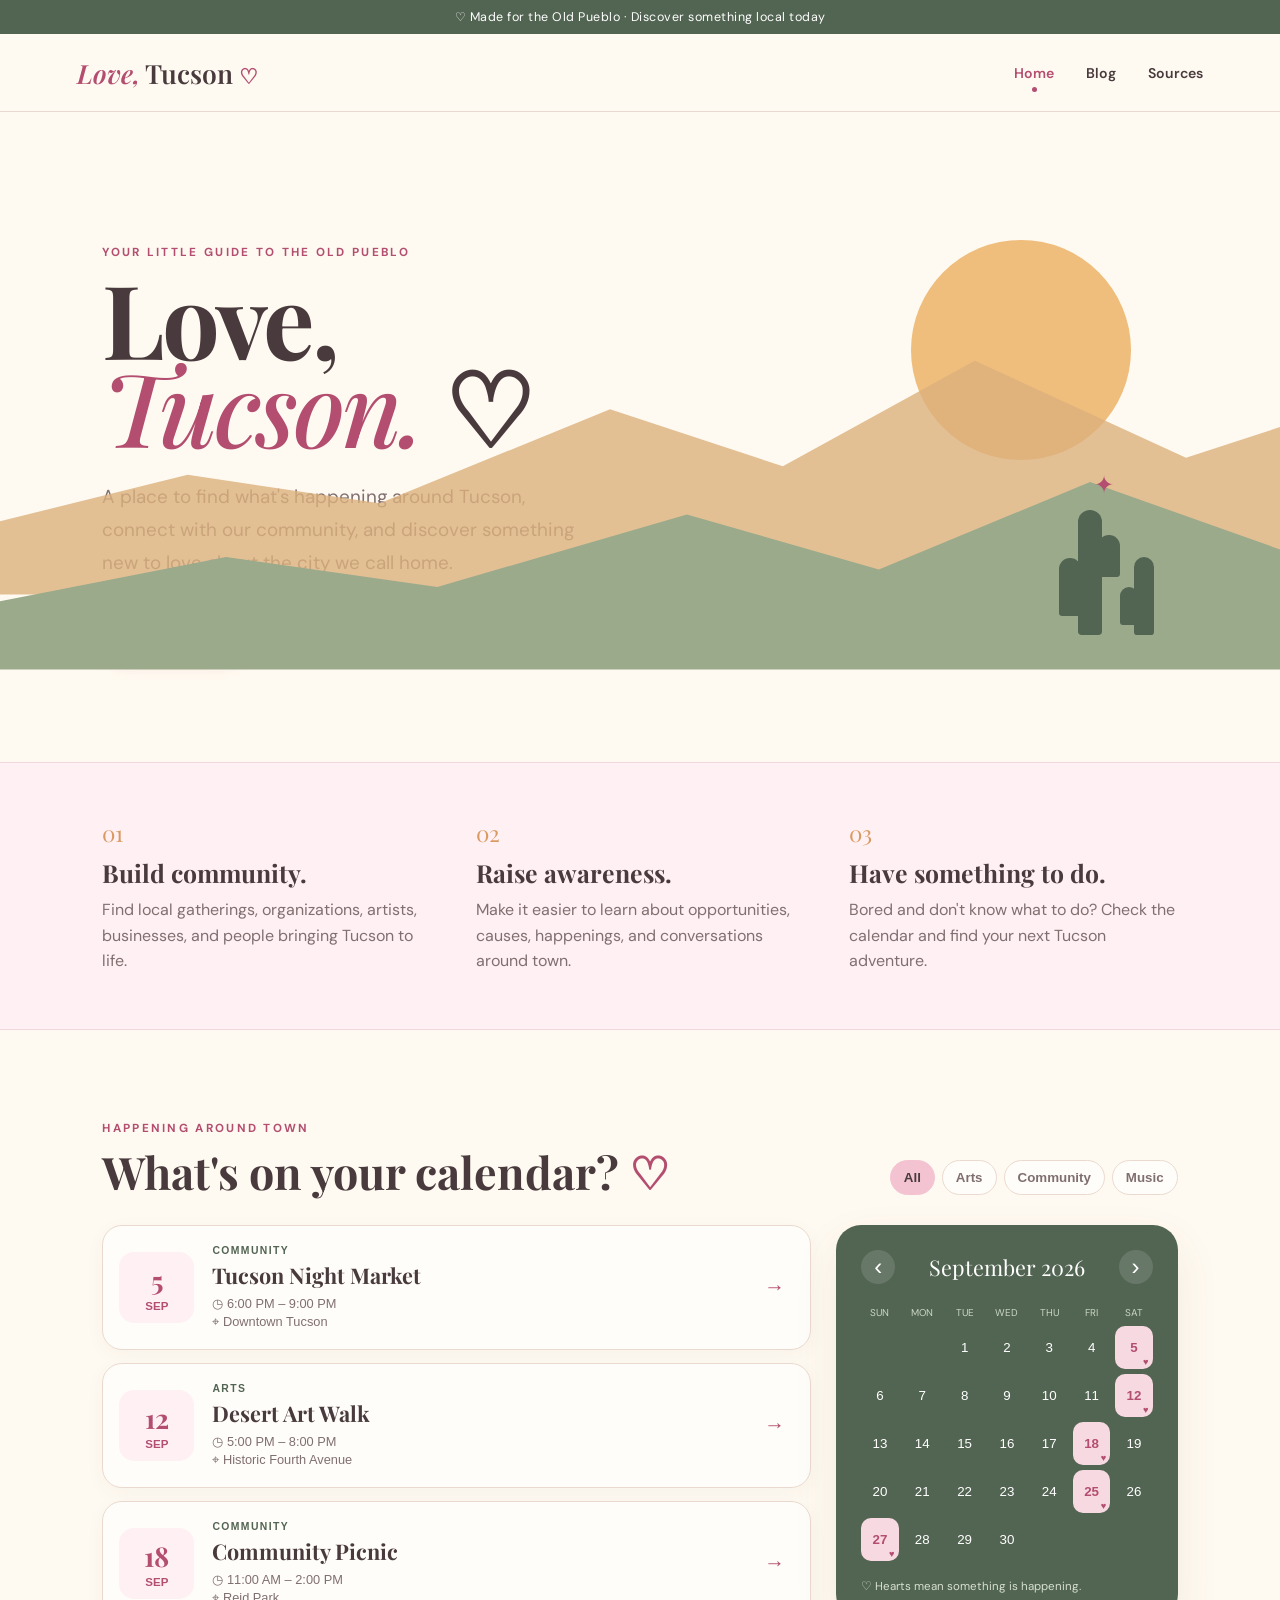
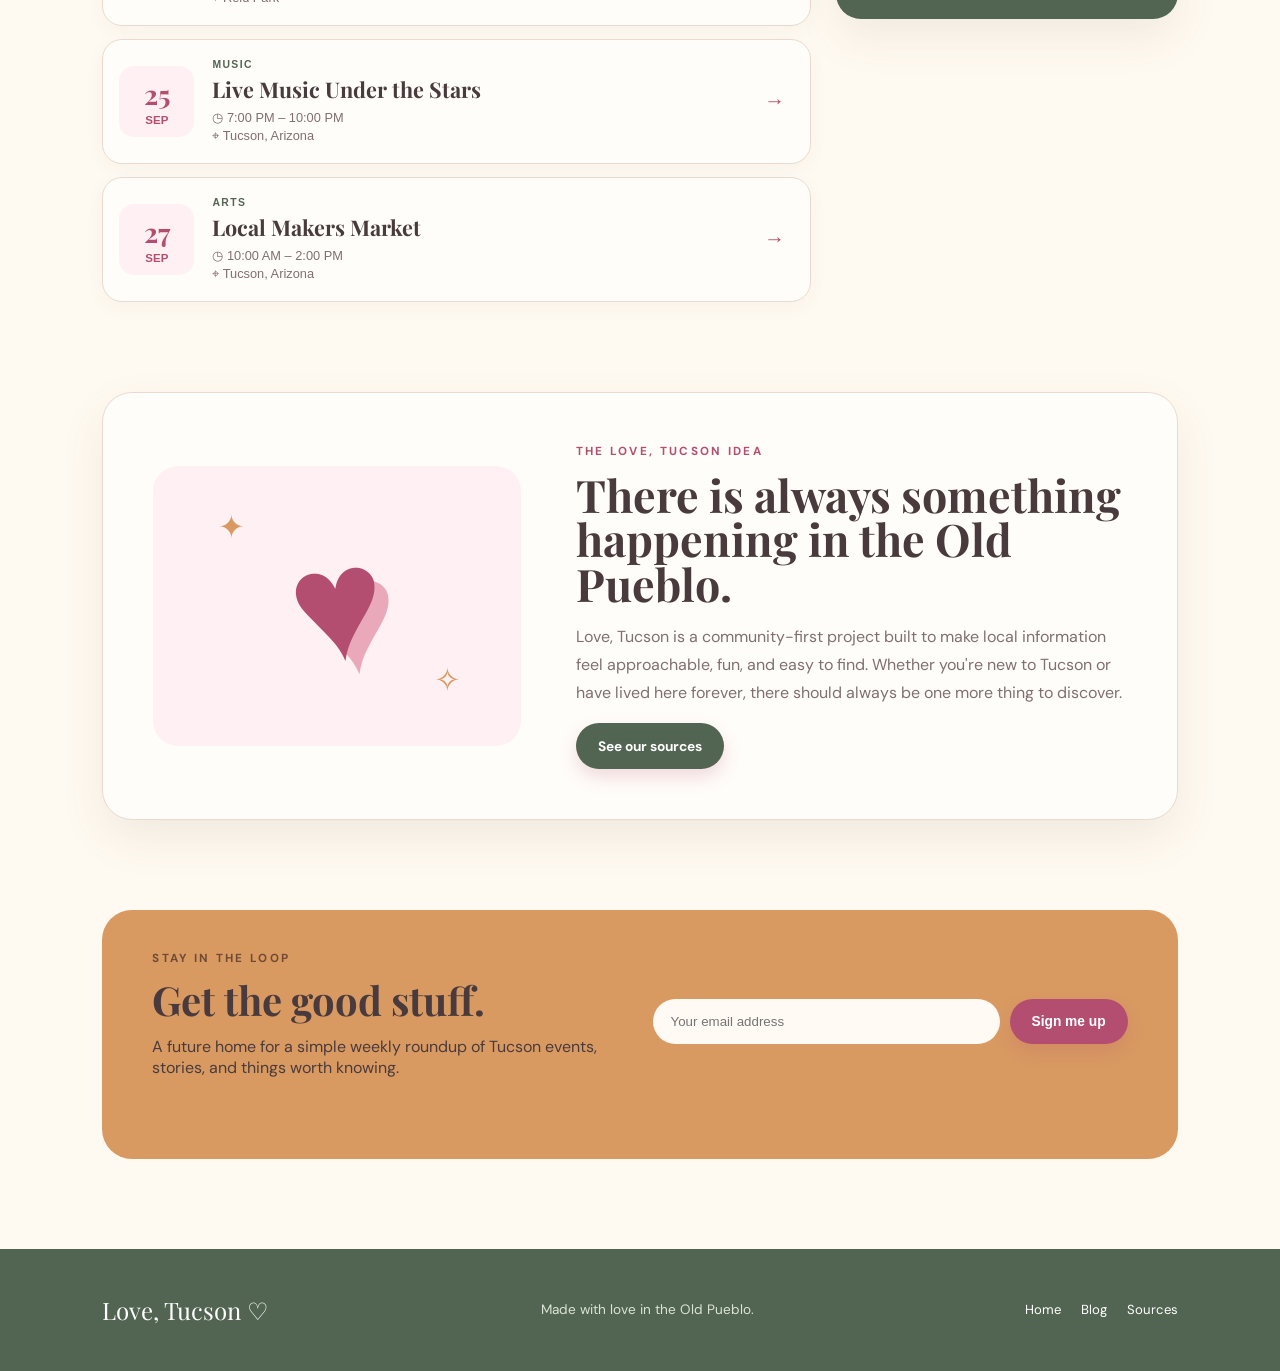
==== commit 221d4fe8: "Update index.html" ====
--- a/index.html
+++ b/index.html
@@ -6,7 +6,7 @@
 <title>Love, Tucson ♡</title>
 <style>
 @import url('https://fonts.googleapis.com/css2?family=DM+Sans:wght@400;500;600;700&family=Playfair+Display:ital,wght@0,500;0,600;1,500;1,600&display=swap');
-:root{--pink:#f4c3d1;--pink-light:#fff0f4;--pink-dark:#b34e70;--sage:#9aaa8b;--sage-dark:#526452;--tan:#d99a62;--cream:#fffaf1;--paper:#fffdf9;--ink:#493b3d;--muted:#806f70;--line:#ead9ce;--shadow:0 18px 45px rgba(95,65,54,.09)}*{box-sizing:border-box}html{scroll-behavior:smooth}body{margin:0;background:var(--cream);color:var(--ink);font-family:'DM Sans',Arial,sans-serif}body:before{content:"";position:fixed;inset:0;pointer-events:none;opacity:.13;background-image:radial-gradient(#a66f70 .7px,transparent .7px);background-size:20px 20px;z-index:-1}a{color:inherit}.announcement{background:var(--sage-dark);color:#fff;padding:9px 6%;text-align:center;font-size:.78rem;letter-spacing:.5px}.site-header{height:78px;padding:0 6%;display:flex;align-items:center;justify-content:space-between;border-bottom:1px solid var(--line);background:rgba(255,250,241,.94);backdrop-filter:blur(12px);position:sticky;top:0;z-index:20}.brand{text-decoration:none;font-family:'Playfair Display',serif;font-size:1.65rem;font-weight:600}.brand span{color:var(--pink-dark);font-style:italic}.brand b{color:var(--pink-dark);font-size:1.3rem}.nav{display:flex;gap:32px}.nav a{text-decoration:none;font-weight:600;font-size:.88rem;position:relative}.nav a.active,.nav a:hover{color:var(--pink-dark)}.nav a.active:after{content:"";position:absolute;left:0;right:0;bottom:-10px;margin:auto;width:5px;height:5px;background:var(--pink-dark);border-radius:50%}.menu-toggle{display:none;border:0;background:none;font-size:1.5rem}.hero{min-height:650px;padding:85px 8% 60px;display:grid;grid-template-columns:1fr 1fr;gap:40px;align-items:center;overflow:hidden}.eyebrow{color:var(--pink-dark);font-weight:700;font-size:.73rem;letter-spacing:2.3px;margin:0 0 14px}.hero h1,.page-hero h1{font-family:'Playfair Display',serif;font-size:clamp(4rem,8vw,7.2rem);line-height:.86;margin:0;color:var(--ink);letter-spacing:-3px}.hero h1 em,.page-hero h1 em{color:var(--pink-dark);font-weight:500}.lead{font-size:1.18rem;line-height:1.75;max-width:610px;color:var(--muted);margin:30px 0}.hero-actions{display:flex;align-items:center;gap:25px}.button{display:inline-block;border:0;background:var(--pink-dark);color:#fff;text-decoration:none;padding:14px 22px;border-radius:999px;font-weight:700;font-size:.86rem;cursor:pointer;box-shadow:0 8px 18px rgba(179,78,112,.2)}.button:hover{transform:translateY(-1px)}.button.secondary{background:var(--sage-dark)}.text-link{font-weight:700;text-decoration:none;color:var(--pink-dark)}.desert-scene{
+:root{--pink:#f4c3d1;--pink-light:#fff0f4;--pink-dark:#b34e70;--sage:#9aaa8b;--sage-dark:#526452;--tan:#d99a62;--cream:#fffaf1;--paper:#fffdf9;--ink:#493b3d;--muted:#806f70;--line:#ead9ce;--shadow:0 18px 45px rgba(95,65,54,.09)}*{box-sizing:border-box}html{scroll-behavior:smooth}body{margin:0;background:var(--cream);color:var(--ink);font-family:'DM Sans',Arial,sans-serif}body:before{content:"";position:fixed;inset:0;pointer-events:none;opacity:.13;background-image:radial-gradient(#a66f70 .7px,transparent .7px);background-size:20px 20px;z-index:-1}a{color:inherit}.announcement{background:var(--sage-dark);color:#fff;padding:9px 6%;text-align:center;font-size:.78rem;letter-spacing:.5px}.site-header{height:78px;padding:0 6%;display:flex;align-items:center;justify-content:space-between;border-bottom:1px solid var(--line);background:rgba(255,250,241,.94);backdrop-filter:blur(12px);position:sticky;top:0;z-index:20}.brand{text-decoration:none;font-family:'Playfair Display',serif;font-size:1.65rem;font-weight:600}.brand span{color:var(--pink-dark);font-style:italic}.brand b{color:var(--pink-dark);font-size:1.3rem}.nav{display:flex;gap:32px}.nav a{text-decoration:none;font-weight:600;font-size:.88rem;position:relative}.nav a.active,.nav a:hover{color:var(--pink-dark)}.nav a.active:after{content:"";position:absolute;left:0;right:0;bottom:-10px;margin:auto;width:5px;height:5px;background:var(--pink-dark);border-radius:50%}.menu-toggle{display:none;border:0;background:none;font-size:1.5rem}.hero{min-height:650px;padding:85px 8% 60px;display:grid;grid-template-columns:0.9fr 1.1fr;gap:20px;align-items:center;overflow:hidden}.eyebrow{color:var(--pink-dark);font-weight:700;font-size:.73rem;letter-spacing:2.3px;margin:0 0 14px}.hero h1,.page-hero h1{font-family:'Playfair Display',serif;font-size:clamp(4rem,8vw,7.2rem);line-height:.86;margin:0;color:var(--ink);letter-spacing:-3px}.hero h1 em,.page-hero h1 em{color:var(--pink-dark);font-weight:500}.lead{font-size:1.18rem;line-height:1.75;max-width:610px;color:var(--muted);margin:30px 0}.hero-actions{display:flex;align-items:center;gap:25px}.button{display:inline-block;border:0;background:var(--pink-dark);color:#fff;text-decoration:none;padding:14px 22px;border-radius:999px;font-weight:700;font-size:.86rem;cursor:pointer;box-shadow:0 8px 18px rgba(179,78,112,.2)}.button:hover{transform:translateY(-1px)}.button.secondary{background:var(--sage-dark)}.text-link{font-weight:700;text-decoration:none;color:var(--pink-dark)}.desert-scene{
   height:440px;
   position:relative;
   width:100%;
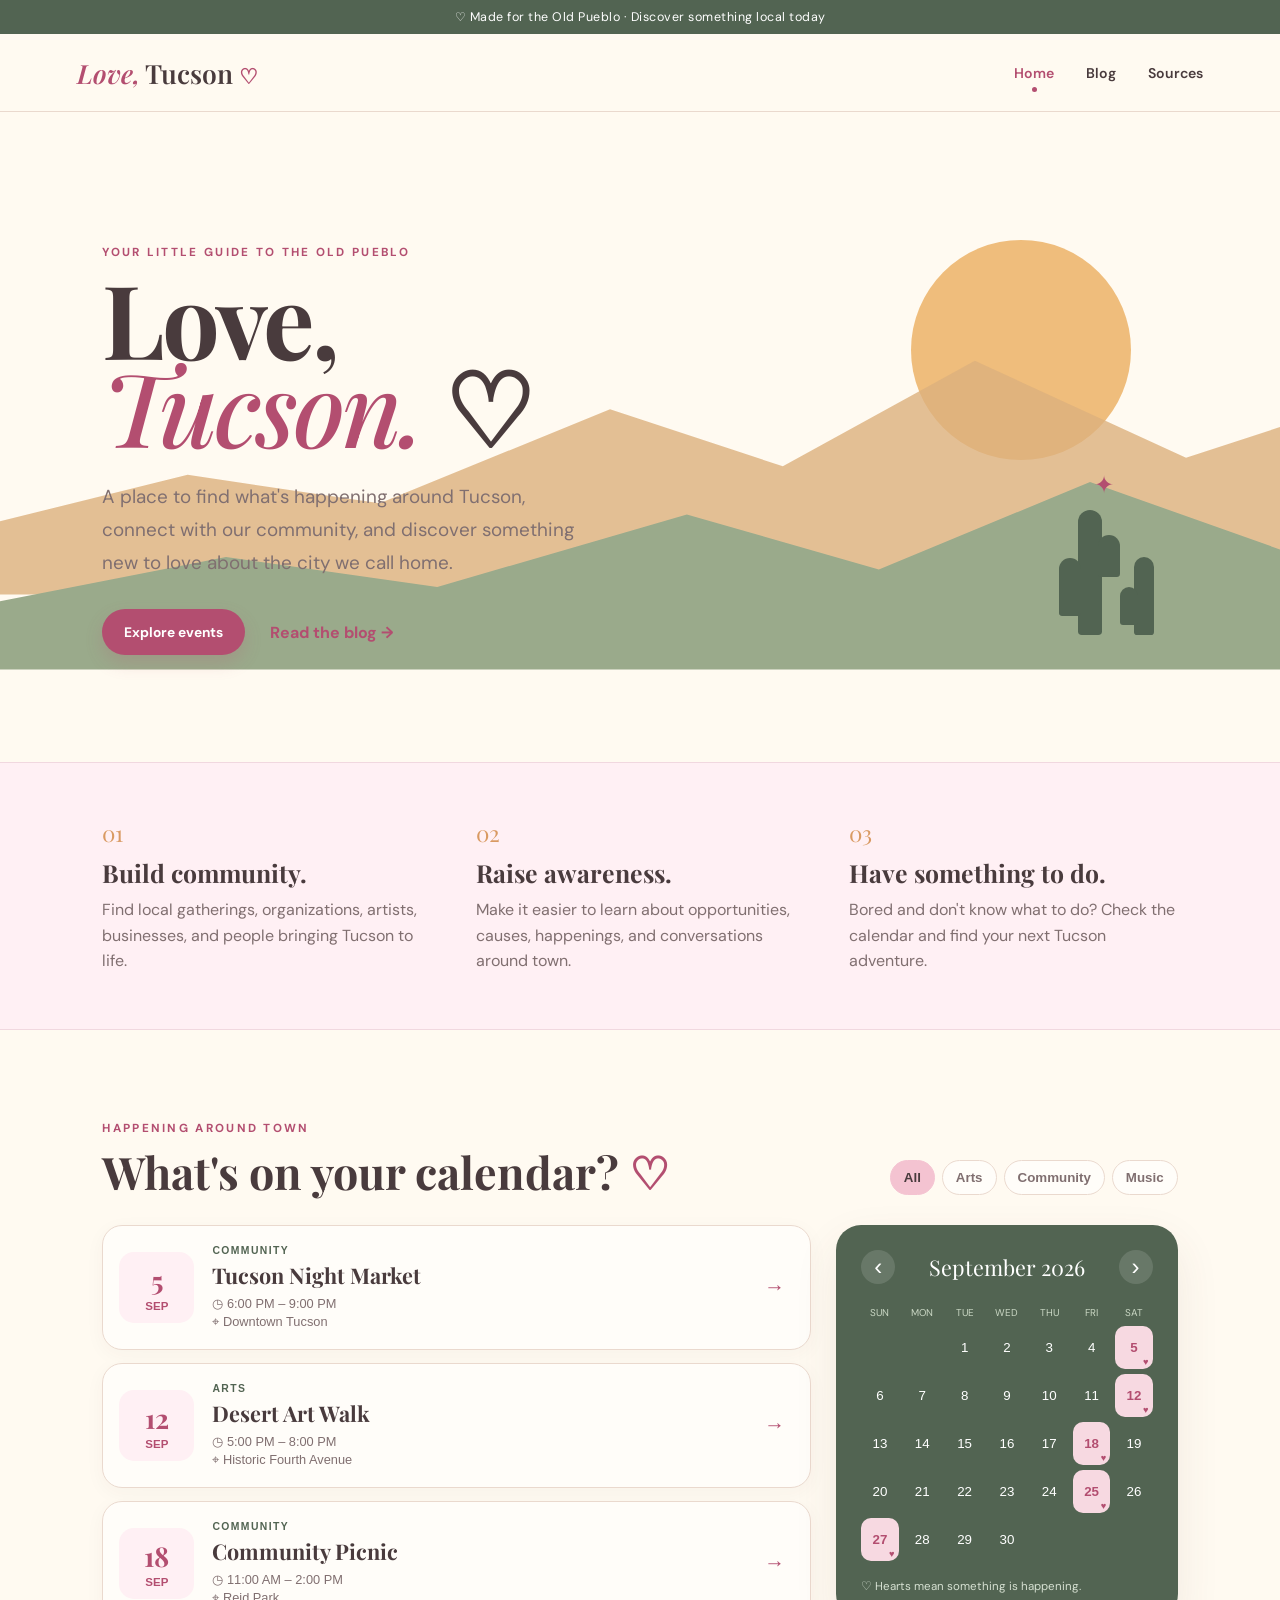
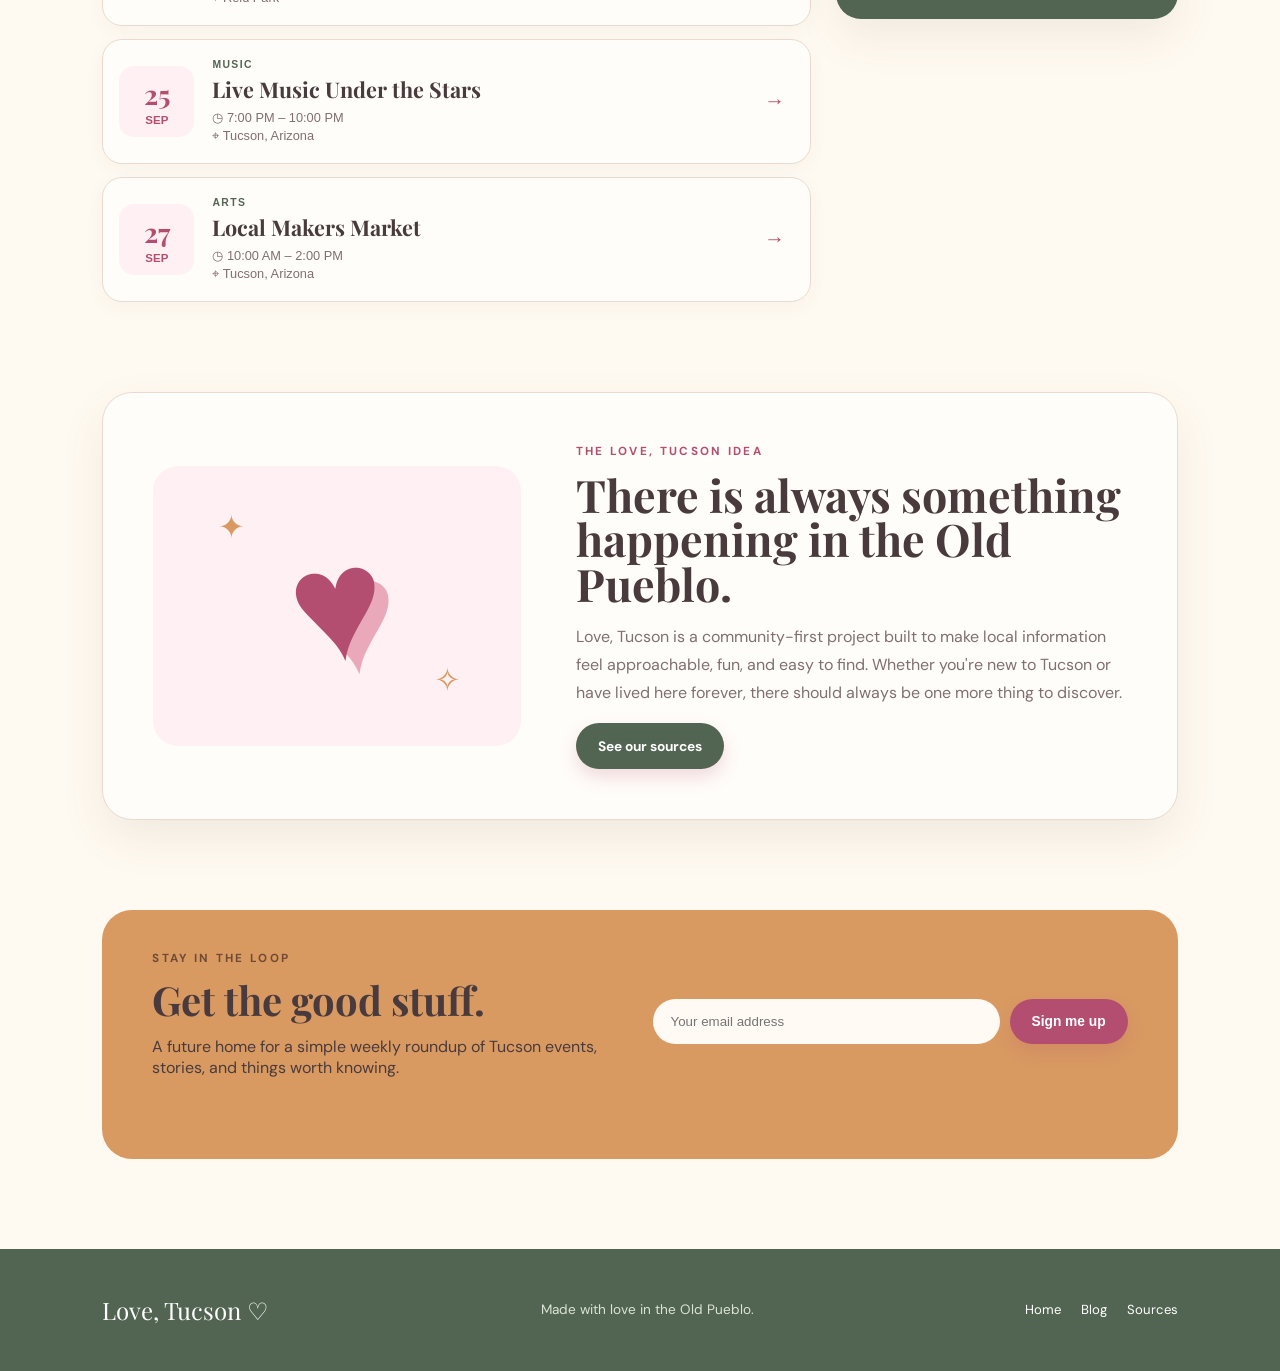
==== commit cde837e0: "Update and rename index to index.html" ====
--- a/index.html
+++ b/index.html
@@ -6,7 +6,7 @@
 <title>Love, Tucson ♡</title>
 <style>
 @import url('https://fonts.googleapis.com/css2?family=DM+Sans:wght@400;500;600;700&family=Playfair+Display:ital,wght@0,500;0,600;1,500;1,600&display=swap');
-:root{--pink:#f4c3d1;--pink-light:#fff0f4;--pink-dark:#b34e70;--sage:#9aaa8b;--sage-dark:#526452;--tan:#d99a62;--cream:#fffaf1;--paper:#fffdf9;--ink:#493b3d;--muted:#806f70;--line:#ead9ce;--shadow:0 18px 45px rgba(95,65,54,.09)}*{box-sizing:border-box}html{scroll-behavior:smooth}body{margin:0;background:var(--cream);color:var(--ink);font-family:'DM Sans',Arial,sans-serif}body:before{content:"";position:fixed;inset:0;pointer-events:none;opacity:.13;background-image:radial-gradient(#a66f70 .7px,transparent .7px);background-size:20px 20px;z-index:-1}a{color:inherit}.announcement{background:var(--sage-dark);color:#fff;padding:9px 6%;text-align:center;font-size:.78rem;letter-spacing:.5px}.site-header{height:78px;padding:0 6%;display:flex;align-items:center;justify-content:space-between;border-bottom:1px solid var(--line);background:rgba(255,250,241,.94);backdrop-filter:blur(12px);position:sticky;top:0;z-index:20}.brand{text-decoration:none;font-family:'Playfair Display',serif;font-size:1.65rem;font-weight:600}.brand span{color:var(--pink-dark);font-style:italic}.brand b{color:var(--pink-dark);font-size:1.3rem}.nav{display:flex;gap:32px}.nav a{text-decoration:none;font-weight:600;font-size:.88rem;position:relative}.nav a.active,.nav a:hover{color:var(--pink-dark)}.nav a.active:after{content:"";position:absolute;left:0;right:0;bottom:-10px;margin:auto;width:5px;height:5px;background:var(--pink-dark);border-radius:50%}.menu-toggle{display:none;border:0;background:none;font-size:1.5rem}.hero{min-height:650px;padding:85px 8% 60px;display:grid;grid-template-columns:0.9fr 1.1fr;gap:20px;align-items:center;overflow:hidden}.eyebrow{color:var(--pink-dark);font-weight:700;font-size:.73rem;letter-spacing:2.3px;margin:0 0 14px}.hero h1,.page-hero h1{font-family:'Playfair Display',serif;font-size:clamp(4rem,8vw,7.2rem);line-height:.86;margin:0;color:var(--ink);letter-spacing:-3px}.hero h1 em,.page-hero h1 em{color:var(--pink-dark);font-weight:500}.lead{font-size:1.18rem;line-height:1.75;max-width:610px;color:var(--muted);margin:30px 0}.hero-actions{display:flex;align-items:center;gap:25px}.button{display:inline-block;border:0;background:var(--pink-dark);color:#fff;text-decoration:none;padding:14px 22px;border-radius:999px;font-weight:700;font-size:.86rem;cursor:pointer;box-shadow:0 8px 18px rgba(179,78,112,.2)}.button:hover{transform:translateY(-1px)}.button.secondary{background:var(--sage-dark)}.text-link{font-weight:700;text-decoration:none;color:var(--pink-dark)}.desert-scene{
+:root{--pink:#f4c3d1;--pink-light:#fff0f4;--pink-dark:#b34e70;--sage:#9aaa8b;--sage-dark:#526452;--tan:#d99a62;--cream:#fffaf1;--paper:#fffdf9;--ink:#493b3d;--muted:#806f70;--line:#ead9ce;--shadow:0 18px 45px rgba(95,65,54,.09)}*{box-sizing:border-box}html{scroll-behavior:smooth}body{margin:0;background:var(--cream);color:var(--ink);font-family:'DM Sans',Arial,sans-serif}body:before{content:"";position:fixed;inset:0;pointer-events:none;opacity:.13;background-image:radial-gradient(#a66f70 .7px,transparent .7px);background-size:20px 20px;z-index:-1}a{color:inherit}.announcement{background:var(--sage-dark);color:#fff;padding:9px 6%;text-align:center;font-size:.78rem;letter-spacing:.5px}.site-header{height:78px;padding:0 6%;display:flex;align-items:center;justify-content:space-between;border-bottom:1px solid var(--line);background:rgba(255,250,241,.94);backdrop-filter:blur(12px);position:sticky;top:0;z-index:20}.brand{text-decoration:none;font-family:'Playfair Display',serif;font-size:1.65rem;font-weight:600}.brand span{color:var(--pink-dark);font-style:italic}.brand b{color:var(--pink-dark);font-size:1.3rem}.nav{display:flex;gap:32px}.nav a{text-decoration:none;font-weight:600;font-size:.88rem;position:relative}.nav a.active,.nav a:hover{color:var(--pink-dark)}.nav a.active:after{content:"";position:absolute;left:0;right:0;bottom:-10px;margin:auto;width:5px;height:5px;background:var(--pink-dark);border-radius:50%}.menu-toggle{display:none;border:0;background:none;font-size:1.5rem}.hero{min-height:650px;padding:85px 8% 60px;display:grid;grid-template-columns:0.9fr 1.1fr;gap:20px;align-items:center;overflow:hidden}.eyebrow{color:var(--pink-dark);font-weight:700;font-size:.73rem;letter-spacing:2.3px;margin:0 0 14px}.hero h1,.page-hero h1{font-family:'Playfair Display',serif;font-size:clamp(4rem,8vw,7.2rem);line-height:.86;margin:0;color:var(--ink);letter-spacing:-3px}.hero h1 em,.page-hero h1 em{color:var(--pink-dark);font-weight:500}.lead{font-size:1.18rem;line-height:1.75;max-width:610px;color:var(--muted);margin:30px 0}.hero-copy{position:relative;z-index:10;max-width:620px}.hero-actions{display:flex;align-items:center;gap:25px}.button{display:inline-block;border:0;background:var(--pink-dark);color:#fff;text-decoration:none;padding:14px 22px;border-radius:999px;font-weight:700;font-size:.86rem;cursor:pointer;box-shadow:0 8px 18px rgba(179,78,112,.2)}.button:hover{transform:translateY(-1px)}.button.secondary{background:var(--sage-dark)}.text-link{font-weight:700;text-decoration:none;color:var(--pink-dark)}.desert-scene{
   height:440px;
   position:relative;
   width:100%;
@@ -143,7 +143,7 @@
   color:var(--pink-dark);
   font-size:1.5rem;
   z-index:6;
-}.intro-strip{background:var(--pink-light);padding:55px 8%;display:grid;grid-template-columns:repeat(3,1fr);gap:45px;border-top:1px solid #f1d8df;border-bottom:1px solid #f1d8df}.intro-strip span{font-family:'Playfair Display',serif;color:var(--tan);font-size:1.4rem}.intro-strip h2{font-family:'Playfair Display',serif;font-size:1.55rem;margin:8px 0}.intro-strip p{color:var(--muted);line-height:1.6;margin:0}.events-section{padding:90px 8%}.section-heading{display:flex;justify-content:space-between;align-items:end;gap:30px;margin-bottom:30px}.section-heading h2,.feature h2,.newsletter h2,.source-intro h2,.source-note h2{font-family:'Playfair Display',serif;font-size:2.8rem;margin:0;line-height:1}.section-heading h2 span{color:var(--pink-dark)}.filters{display:flex;gap:7px;flex-wrap:wrap}.filter{border:1px solid var(--line);background:var(--paper);padding:9px 13px;border-radius:999px;color:var(--muted);font-weight:600;cursor:pointer}.filter.active,.filter:hover{background:var(--pink);color:var(--ink);border-color:var(--pink)}.event-layout{display:grid;grid-template-columns:1.35fr .65fr;gap:25px}.event-list{display:grid;gap:13px}.event-card{width:100%;display:grid;grid-template-columns:75px 1fr 30px;gap:18px;align-items:center;text-align:left;background:var(--paper);border:1px solid var(--line);border-radius:20px;padding:16px;cursor:pointer;color:var(--ink);box-shadow:0 5px 20px rgba(80,55,45,.04)}.event-card:hover{border-color:var(--pink-dark);transform:translateY(-2px);box-shadow:var(--shadow)}.event-date{background:var(--pink-light);border-radius:15px;text-align:center;padding:10px 5px;color:var(--pink-dark)}.event-date strong{font-family:'Playfair Display',serif;font-size:1.7rem;display:block}.event-date span{font-size:.72rem;text-transform:uppercase;font-weight:700}.event-info .tag,.tag{font-size:.65rem;text-transform:uppercase;letter-spacing:1.4px;color:var(--sage-dark);font-weight:800}.event-info h3{margin:4px 0 7px;font-family:'Playfair Display',serif;font-size:1.35rem}.event-info p{margin:3px 0;color:var(--muted);font-size:.8rem}.event-arrow{font-size:1.3rem;color:var(--pink-dark)}.calendar-card{background:var(--sage-dark);color:#fff;border-radius:25px;padding:25px;box-shadow:var(--shadow);align-self:start;position:sticky;top:105px}.calendar-top{display:flex;align-items:center;justify-content:space-between;font-family:'Playfair Display',serif;font-size:1.35rem;margin-bottom:22px}.calendar-top button{width:34px;height:34px;border-radius:50%;border:0;background:rgba(255,255,255,.13);color:#fff;font-size:1.5rem;cursor:pointer}.weekdays,.calendar-grid{display:grid;grid-template-columns:repeat(7,1fr);gap:5px}.weekdays{font-size:.62rem;text-transform:uppercase;color:#cad7c4;text-align:center;margin-bottom:7px}.calendar-day{height:43px;border:0;background:transparent;color:#fff;border-radius:10px;position:relative;cursor:default}.calendar-day.has-event{background:#f7d9e1;color:var(--pink-dark);font-weight:700;cursor:pointer}.calendar-day.has-event:hover{background:#fff}.calendar-day b{position:absolute;font-size:.58rem;right:4px;bottom:2px}.calendar-note{font-size:.72rem;color:#d6e0d2;margin:18px 0 0}.feature{margin:0 8% 90px;background:var(--paper);border:1px solid var(--line);border-radius:30px;padding:50px;display:grid;grid-template-columns:.8fr 1.2fr;gap:55px;align-items:center;box-shadow:var(--shadow)}.feature p:not(.eyebrow){color:var(--muted);line-height:1.75}.feature-art{height:280px;background:var(--pink-light);border-radius:25px;display:flex;align-items:center;justify-content:center;position:relative;overflow:hidden}.heart-big{font-size:10rem;color:var(--pink-dark);text-shadow:12px 15px 0 #e9a9bb;transform:rotate(-8deg)}.sparkle{position:absolute;color:var(--tan);font-size:2rem}.s1{top:40px;left:65px}.s2{bottom:45px;right:60px}.newsletter{margin:0 8% 90px;background:var(--tan);border-radius:30px;padding:40px 50px;display:grid;grid-template-columns:1fr 1fr;align-items:center;gap:25px}.newsletter .eyebrow{color:#6e4b36}.newsletter h2{font-size:2.5rem}.newsletter p:not(.eyebrow){max-width:550px}.newsletter form{display:flex;gap:10px}.newsletter input{flex:1;border:0;border-radius:999px;padding:15px 18px;background:#fffaf3;outline:none}.signup-message{grid-column:2;margin:0;font-size:.8rem}.page-hero{padding:90px 8% 70px;background:var(--pink-light);border-bottom:1px solid #f0d9df}.page-hero p:last-child{max-width:650px;color:var(--muted);font-size:1.15rem;line-height:1.7;margin-top:28px}.blog-grid{padding:80px 8% 100px;display:grid;grid-template-columns:repeat(2,1fr);gap:25px}.blog-card{background:var(--paper);border:1px solid var(--line);border-radius:25px;overflow:hidden;box-shadow:0 5px 20px rgba(80,55,45,.04)}.blog-illustration{height:220px;display:flex;align-items:center;justify-content:center;font-size:6rem;font-family:'Playfair Display',serif}.blog-illustration.pink{background:var(--pink);color:var(--pink-dark)}.blog-illustration.sage{background:var(--sage);color:#fff}.blog-illustration.tan{background:var(--tan);color:#fff4df}.blog-illustration.cream{background:#f1e5d0;color:var(--sage-dark)}.blog-body{padding:28px}.blog-body h2{font-family:'Playfair Display',serif;font-size:1.8rem;margin:9px 0}.blog-body p{color:var(--muted);line-height:1.65}.blog-body a{color:var(--pink-dark);font-weight:700;text-decoration:none}.sources-wrap{padding:80px 8%;display:grid;grid-template-columns:.65fr 1.35fr;gap:70px}.source-intro p{color:var(--muted);line-height:1.7}.source-list{display:grid;gap:10px}.source-item{display:grid;grid-template-columns:40px 1fr 30px;align-items:center;gap:15px;padding:22px;border:1px solid var(--line);border-radius:18px;text-decoration:none;background:var(--paper)}.source-item:hover{border-color:var(--pink-dark)}.source-item>span{font-family:'Playfair Display',serif;color:var(--tan)}.source-item h3{margin:0 0 5px;font-family:'Playfair Display',serif;font-size:1.3rem}.source-item p{margin:0;color:var(--muted);font-size:.84rem;line-height:1.5}.source-item>b{color:var(--pink-dark)}.source-note{margin:0 8% 90px;padding:40px;background:var(--sage);border-radius:25px}.source-note h2{font-size:2rem}.source-note p{max-width:800px;line-height:1.7;color:#f5f7f0}.modal{display:none;position:fixed;inset:0;z-index:50;align-items:center;justify-content:center;padding:20px}.modal.show{display:flex}.modal-backdrop{position:absolute;inset:0;background:rgba(55,42,43,.58);backdrop-filter:blur(3px)}.modal-box{position:relative;background:var(--cream);max-width:560px;width:100%;border-radius:28px;padding:38px;box-shadow:0 30px 80px rgba(0,0,0,.2)}.modal-close{position:absolute;right:18px;top:14px;border:0;background:none;color:var(--pink-dark);font-size:2rem;cursor:pointer}.modal-box h2{font-family:'Playfair Display',serif;font-size:2.5rem;margin:0 0 20px}.modal-meta{display:flex;flex-wrap:wrap;gap:8px;margin-bottom:20px}.modal-meta span{background:var(--pink-light);color:var(--pink-dark);padding:7px 10px;border-radius:999px;font-size:.75rem;font-weight:700}.modal-box>p:not(.eyebrow){color:var(--muted);line-height:1.7}.modal-open{overflow:hidden}.empty{padding:30px;background:var(--paper);border:1px dashed var(--line);border-radius:20px;color:var(--muted)}footer{background:var(--sage-dark);color:#fff;padding:45px 8%;display:flex;align-items:center;justify-content:space-between;gap:20px}footer p{margin:0;color:#dbe4d8;font-size:.85rem}.footer-brand{font-family:'Playfair Display',serif;font-size:1.5rem}.footer-links{display:flex;gap:20px}.footer-links a{text-decoration:none;font-size:.82rem}@media(max-width:850px){.menu-toggle{display:block}.nav{display:none;position:absolute;top:78px;left:0;right:0;background:var(--cream);padding:20px 6%;border-bottom:1px solid var(--line);flex-direction:column;gap:18px}.nav.open{display:flex}.nav a.active:after{display:none}.hero{grid-template-columns:1fr;padding-top:55px}.desert-scene{height:300px}.intro-strip,.event-layout,.feature,.newsletter,.sources-wrap{grid-template-columns:1fr}.section-heading{align-items:start;flex-direction:column}.calendar-card{position:static}.feature{padding:25px}.newsletter{padding:30px}.signup-message{grid-column:1}.blog-grid{grid-template-columns:1fr}footer{flex-direction:column;align-items:flex-start}}@media(max-width:520px){.hero,.events-section,.page-hero,.blog-grid,.sources-wrap{padding-left:5%;padding-right:5%}.feature,.newsletter,.source-note{margin-left:5%;margin-right:5%}.hero h1,.page-hero h1{font-size:4rem}.section-heading h2{font-size:2.2rem}.event-card{grid-template-columns:58px 1fr 15px}.newsletter form{flex-direction:column}.announcement{font-size:.68rem}.site-header{padding:0 5%}}
+}.intro-strip{background:var(--pink-light);padding:55px 8%;display:grid;grid-template-columns:repeat(3,1fr);gap:45px;border-top:1px solid #f1d8df;border-bottom:1px solid #f1d8df}.intro-strip span{font-family:'Playfair Display',serif;color:var(--tan);font-size:1.4rem}.intro-strip h2{font-family:'Playfair Display',serif;font-size:1.55rem;margin:8px 0}.intro-strip p{color:var(--muted);line-height:1.6;margin:0}.events-section{padding:90px 8%}.section-heading{display:flex;justify-content:space-between;align-items:end;gap:30px;margin-bottom:30px}.section-heading h2,.feature h2,.newsletter h2,.source-intro h2,.source-note h2{font-family:'Playfair Display',serif;font-size:2.8rem;margin:0;line-height:1}.section-heading h2 span{color:var(--pink-dark)}.filters{display:flex;gap:7px;flex-wrap:wrap}.filter{border:1px solid var(--line);background:var(--paper);padding:9px 13px;border-radius:999px;color:var(--muted);font-weight:600;cursor:pointer}.filter.active,.filter:hover{background:var(--pink);color:var(--ink);border-color:var(--pink)}.event-layout{display:grid;grid-template-columns:1.35fr .65fr;gap:25px}.event-list{display:grid;gap:13px}.event-card{width:100%;display:grid;grid-template-columns:75px 1fr 30px;gap:18px;align-items:center;text-align:left;background:var(--paper);border:1px solid var(--line);border-radius:20px;padding:16px;cursor:pointer;color:var(--ink);box-shadow:0 5px 20px rgba(80,55,45,.04)}.event-card:hover{border-color:var(--pink-dark);transform:translateY(-2px);box-shadow:var(--shadow)}.event-date{background:var(--pink-light);border-radius:15px;text-align:center;padding:10px 5px;color:var(--pink-dark)}.event-date strong{font-family:'Playfair Display',serif;font-size:1.7rem;display:block}.event-date span{font-size:.72rem;text-transform:uppercase;font-weight:700}.event-info .tag,.tag{font-size:.65rem;text-transform:uppercase;letter-spacing:1.4px;color:var(--sage-dark);font-weight:800}.event-info h3{margin:4px 0 7px;font-family:'Playfair Display',serif;font-size:1.35rem}.event-info p{margin:3px 0;color:var(--muted);font-size:.8rem}.event-arrow{font-size:1.3rem;color:var(--pink-dark)}.calendar-card{background:var(--sage-dark);color:#fff;border-radius:25px;padding:25px;box-shadow:var(--shadow);align-self:start;position:sticky;top:105px}.calendar-top{display:flex;align-items:center;justify-content:space-between;font-family:'Playfair Display',serif;font-size:1.35rem;margin-bottom:22px}.calendar-top button{width:34px;height:34px;border-radius:50%;border:0;background:rgba(255,255,255,.13);color:#fff;font-size:1.5rem;cursor:pointer}.weekdays,.calendar-grid{display:grid;grid-template-columns:repeat(7,1fr);gap:5px}.weekdays{font-size:.62rem;text-transform:uppercase;color:#cad7c4;text-align:center;margin-bottom:7px}.calendar-day{height:43px;border:0;background:transparent;color:#fff;border-radius:10px;position:relative;cursor:default}.calendar-day.has-event{background:#f7d9e1;color:var(--pink-dark);font-weight:700;cursor:pointer}.calendar-day.has-event:hover{background:#fff}.calendar-day b{position:absolute;font-size:.58rem;right:4px;bottom:2px}.calendar-note{font-size:.72rem;color:#d6e0d2;margin:18px 0 0}.feature{margin:0 8% 90px;background:var(--paper);border:1px solid var(--line);border-radius:30px;padding:50px;display:grid;grid-template-columns:.8fr 1.2fr;gap:55px;align-items:center;box-shadow:var(--shadow)}.feature p:not(.eyebrow){color:var(--muted);line-height:1.75}.feature-art{height:280px;background:var(--pink-light);border-radius:25px;display:flex;align-items:center;justify-content:center;position:relative;overflow:hidden}.heart-big{font-size:10rem;color:var(--pink-dark);text-shadow:12px 15px 0 #e9a9bb;transform:rotate(-8deg)}.sparkle{position:absolute;color:var(--tan);font-size:2rem}.s1{top:40px;left:65px}.s2{bottom:45px;right:60px}.newsletter{margin:0 8% 90px;background:var(--tan);border-radius:30px;padding:40px 50px;display:grid;grid-template-columns:1fr 1fr;align-items:center;gap:25px}.newsletter .eyebrow{color:#6e4b36}.newsletter h2{font-size:2.5rem}.newsletter p:not(.eyebrow){max-width:550px}.newsletter form{display:flex;gap:10px}.newsletter input{flex:1;border:0;border-radius:999px;padding:15px 18px;background:#fffaf3;outline:none}.signup-message{grid-column:2;margin:0;font-size:.8rem}.page-hero{padding:90px 8% 70px;background:var(--pink-light);border-bottom:1px solid #f0d9df}.page-hero p:last-child{max-width:650px;color:var(--muted);font-size:1.15rem;line-height:1.7;margin-top:28px}.blog-grid{padding:80px 8% 100px;display:grid;grid-template-columns:repeat(2,1fr);gap:25px}.blog-card{background:var(--paper);border:1px solid var(--line);border-radius:25px;overflow:hidden;box-shadow:0 5px 20px rgba(80,55,45,.04)}.blog-illustration{height:220px;display:flex;align-items:center;justify-content:center;font-size:6rem;font-family:'Playfair Display',serif}.blog-illustration.pink{background:var(--pink);color:var(--pink-dark)}.blog-illustration.sage{background:var(--sage);color:#fff}.blog-illustration.tan{background:var(--tan);color:#fff4df}.blog-illustration.cream{background:#f1e5d0;color:var(--sage-dark)}.blog-body{padding:28px}.blog-body h2{font-family:'Playfair Display',serif;font-size:1.8rem;margin:9px 0}.blog-body p{color:var(--muted);line-height:1.65}.blog-body a{color:var(--pink-dark);font-weight:700;text-decoration:none}.sources-wrap{padding:80px 8%;display:grid;grid-template-columns:.65fr 1.35fr;gap:70px}.source-intro p{color:var(--muted);line-height:1.7}.source-list{display:grid;gap:10px}.source-item{display:grid;grid-template-columns:40px 1fr 30px;align-items:center;gap:15px;padding:22px;border:1px solid var(--line);border-radius:18px;text-decoration:none;background:var(--paper)}.source-item:hover{border-color:var(--pink-dark)}.source-item>span{font-family:'Playfair Display',serif;color:var(--tan)}.source-item h3{margin:0 0 5px;font-family:'Playfair Display',serif;font-size:1.3rem}.source-item p{margin:0;color:var(--muted);font-size:.84rem;line-height:1.5}.source-item>b{color:var(--pink-dark)}.source-note{margin:0 8% 90px;padding:40px;background:var(--sage);border-radius:25px}.source-note h2{font-size:2rem}.source-note p{max-width:800px;line-height:1.7;color:#f5f7f0}.modal{display:none;position:fixed;inset:0;z-index:50;align-items:center;justify-content:center;padding:20px}.modal.show{display:flex}.modal-backdrop{position:absolute;inset:0;background:rgba(55,42,43,.58);backdrop-filter:blur(3px)}.modal-box{position:relative;background:var(--cream);max-width:560px;width:100%;border-radius:28px;padding:38px;box-shadow:0 30px 80px rgba(0,0,0,.2)}.modal-close{position:absolute;right:18px;top:14px;border:0;background:none;color:var(--pink-dark);font-size:2rem;cursor:pointer}.modal-box h2{font-family:'Playfair Display',serif;font-size:2.5rem;margin:0 0 20px}.modal-meta{display:flex;flex-wrap:wrap;gap:8px;margin-bottom:20px}.modal-meta span{background:var(--pink-light);color:var(--pink-dark);padding:7px 10px;border-radius:999px;font-size:.75rem;font-weight:700}.modal-box>p:not(.eyebrow){color:var(--muted);line-height:1.7}.modal-open{overflow:hidden}.empty{padding:30px;background:var(--paper);border:1px dashed var(--line);border-radius:20px;color:var(--muted)}footer{background:var(--sage-dark);color:#fff;padding:45px 8%;display:flex;align-items:center;justify-content:space-between;gap:20px}footer p{margin:0;color:#dbe4d8;font-size:.85rem}.footer-brand{font-family:'Playfair Display',serif;font-size:1.5rem}.footer-links{display:flex;gap:20px}.footer-links a{text-decoration:none;font-size:.82rem}@media(max-width:850px){.menu-toggle{display:block}.nav{display:none;position:absolute;top:78px;left:0;right:0;background:var(--cream);padding:20px 6%;border-bottom:1px solid var(--line);flex-direction:column;gap:18px}.nav.open{display:flex}.nav a.active:after{display:none}.hero{grid-template-columns:1fr;padding-top:55px}.desert-scene{height:320px}.intro-strip,.event-layout,.feature,.newsletter,.sources-wrap{grid-template-columns:1fr}.section-heading{align-items:start;flex-direction:column}.calendar-card{position:static}.feature{padding:25px}.newsletter{padding:30px}.signup-message{grid-column:1}.blog-grid{grid-template-columns:1fr}footer{flex-direction:column;align-items:flex-start}}@media(max-width:520px){.hero,.events-section,.page-hero,.blog-grid,.sources-wrap{padding-left:5%;padding-right:5%}.feature,.newsletter,.source-note{margin-left:5%;margin-right:5%}.hero h1,.page-hero h1{font-size:4rem}.section-heading h2{font-size:2.2rem}.event-card{grid-template-columns:58px 1fr 15px}.newsletter form{flex-direction:column}.announcement{font-size:.68rem}.site-header{padding:0 5%}}
 
 </style>
 </head>
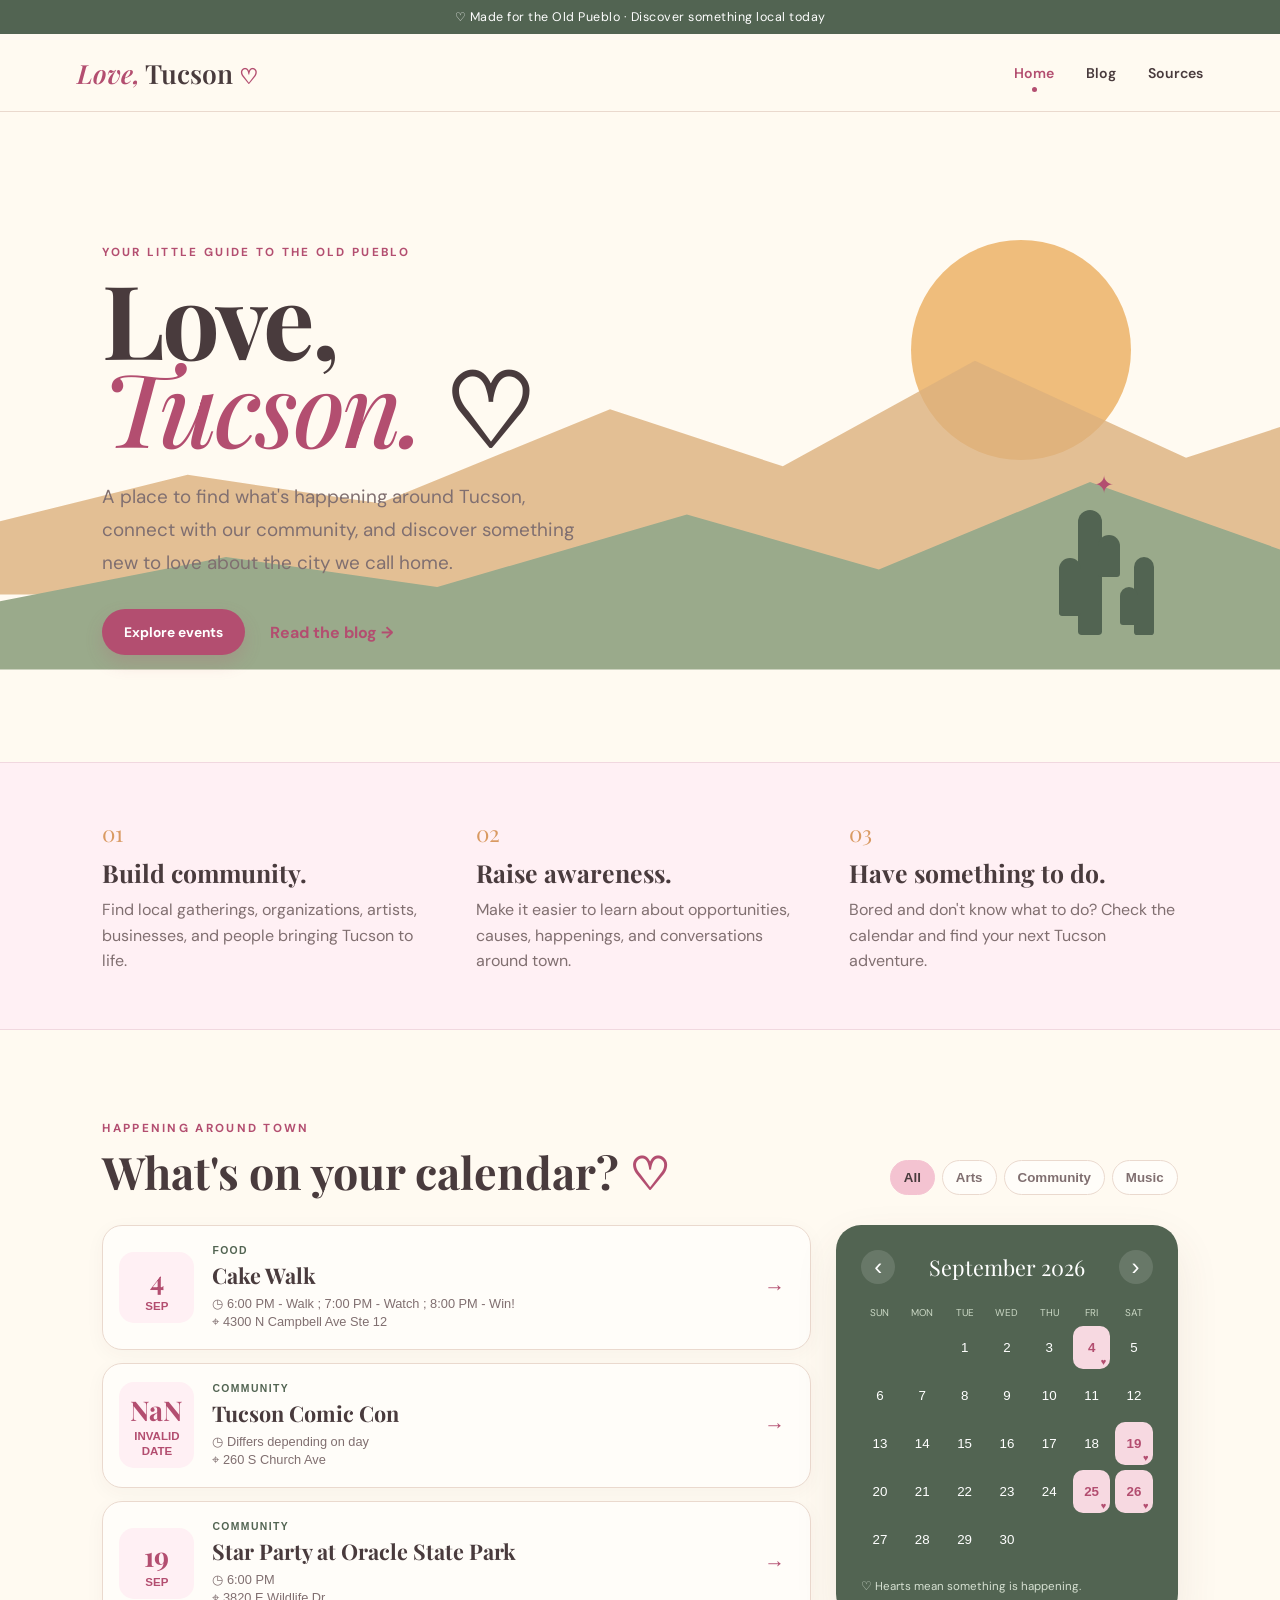
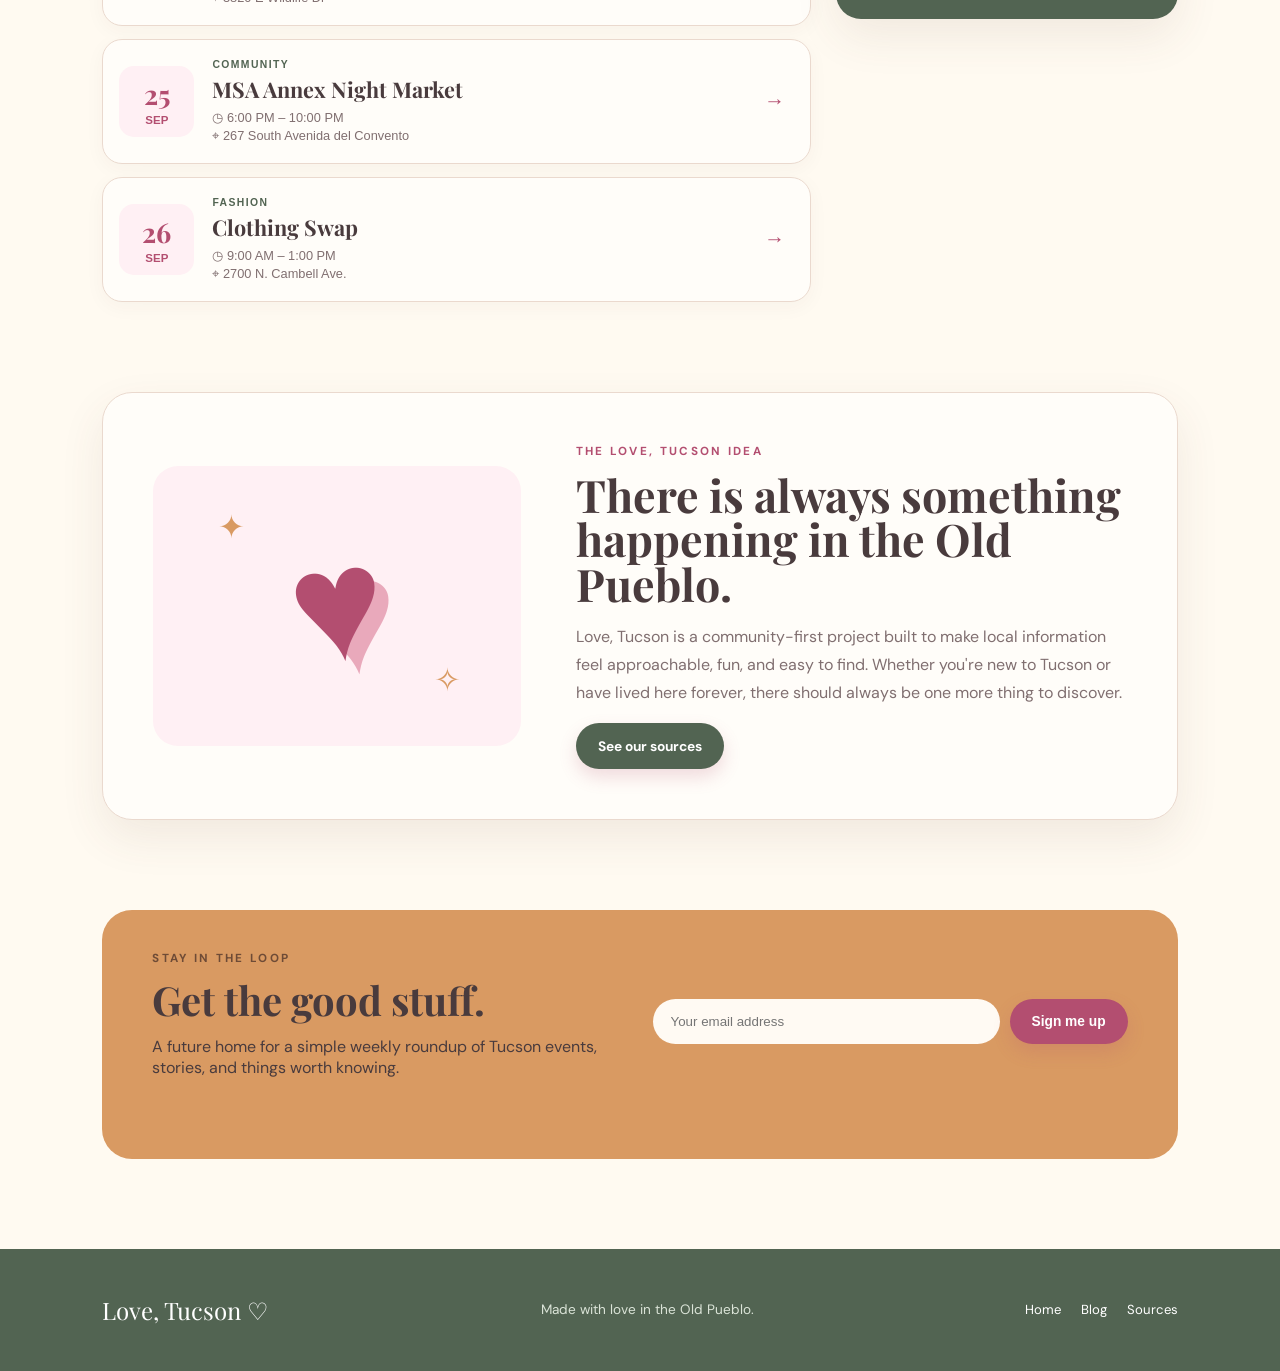
==== commit 54189fd4: "Update index.html" ====
--- a/index.html
+++ b/index.html
@@ -186,11 +186,11 @@
    category: arts | community | music
 */
 const EVENTS = [
-  {id:1,date:'2026-09-05',title:'Tucson Night Market',category:'community',time:'6:00 PM – 9:00 PM',location:'Downtown Tucson',description:'DEMO EVENT — replace this entry with a verified local event and its official source.',source:'https://www.tucsonaz.gov/'},
-  {id:2,date:'2026-09-12',title:'Desert Art Walk',category:'arts',time:'5:00 PM – 8:00 PM',location:'Historic Fourth Avenue',description:'DEMO EVENT — a placeholder showing how arts events will appear.',source:'https://www.visittucson.org/'},
-  {id:3,date:'2026-09-18',title:'Community Picnic',category:'community',time:'11:00 AM – 2:00 PM',location:'Reid Park',description:'DEMO EVENT — replace with a verified community event.',source:'https://www.tucsonaz.gov/'},
-  {id:4,date:'2026-09-25',title:'Live Music Under the Stars',category:'music',time:'7:00 PM – 10:00 PM',location:'Tucson, Arizona',description:'DEMO EVENT — replace with a real music event and official source.',source:'https://www.visittucson.org/'},
-  {id:5,date:'2026-09-27',title:'Local Makers Market',category:'arts',time:'10:00 AM – 2:00 PM',location:'Tucson, Arizona',description:'DEMO EVENT — replace with a verified local market.',source:'https://www.visittucson.org/'}
+  {id:1,date:'2026-09-04 - 06',title:'Tucson Comic Con',category:'community',time:'Differs depending on day',location:'260 S Church Ave',description:'Pop culture fest! Tickets go for $38.75+!',source:'https://tucsoncomic-con.com/'},
+  {id:2,date:'2026-09-04',title:'Cake Walk',category:'food',time:'6:00 PM - Walk ; 7:00 PM - Watch ; 8:00 PM - Win!',location:'4300 N Campbell Ave Ste 12',description:'12 local bakeries are coming together at Bakery by Ren to put on a cake gallery! The event is FREE To view, vote, play bingo, and star for the return oftheir Great British Bake Off Watch Party. $15 to try all cakes!',source:'https://www.instagram.com/p/DchBJz0AaUx/?igsi=YXh5eGdkZ2d2cm5h'},
+  {id:3,date:'2026-09-19',title:'Star Party at Oracle State Park',category:'community',time:'6:00 PM',location:'3820 E Wildlife Dr',description:'Join for a special evening of stargazing, music, moon-themed activities, and fish tacos at Oracle State Park, an official International Dark Sky Park! This event takes place on International Observe the Moon Night and will be a great chance to observe the first quarter moon!',source:'https://azstateparks.com/oracle/events/star-party-oracle'},
+  {id:4,date:'2026-09-25',title:'MSA Annex Night Market',category:'community',time:'6:00 PM – 10:00 PM',location:'267 South Avenida del Convento',description:'80+ vendors, food trucks, and local shops close out the summer series under the stars in the Mercado District.',source:'https://mercadodistrict.com/event/summer-night-market-vendor-application/'},
+  {id:5,date:'2026-09-26',title:'Clothing Swap',category:'fashion',time:'9:00 AM – 1:00 PM',location:'2700 N. Cambell Ave.',description:'By Di Luna Canles & Tucson Love Letter. **DROP-OFF DATES: Sept. 24 from 9:00 AM to 6:00 PM & Sept. 25 from 9:00 AM to 4:00 PM at Di Luna** Free clothes! Please bring gently used and clean clothing, all remaining clothes will be donated to mutual aid group Community Care Tucson',source:'https://www.instagram.com/p/Db84QvPRAb/?igsi=MTFvb3U4ZjE5NTEzbA=='}
 ];
 
 (function(){
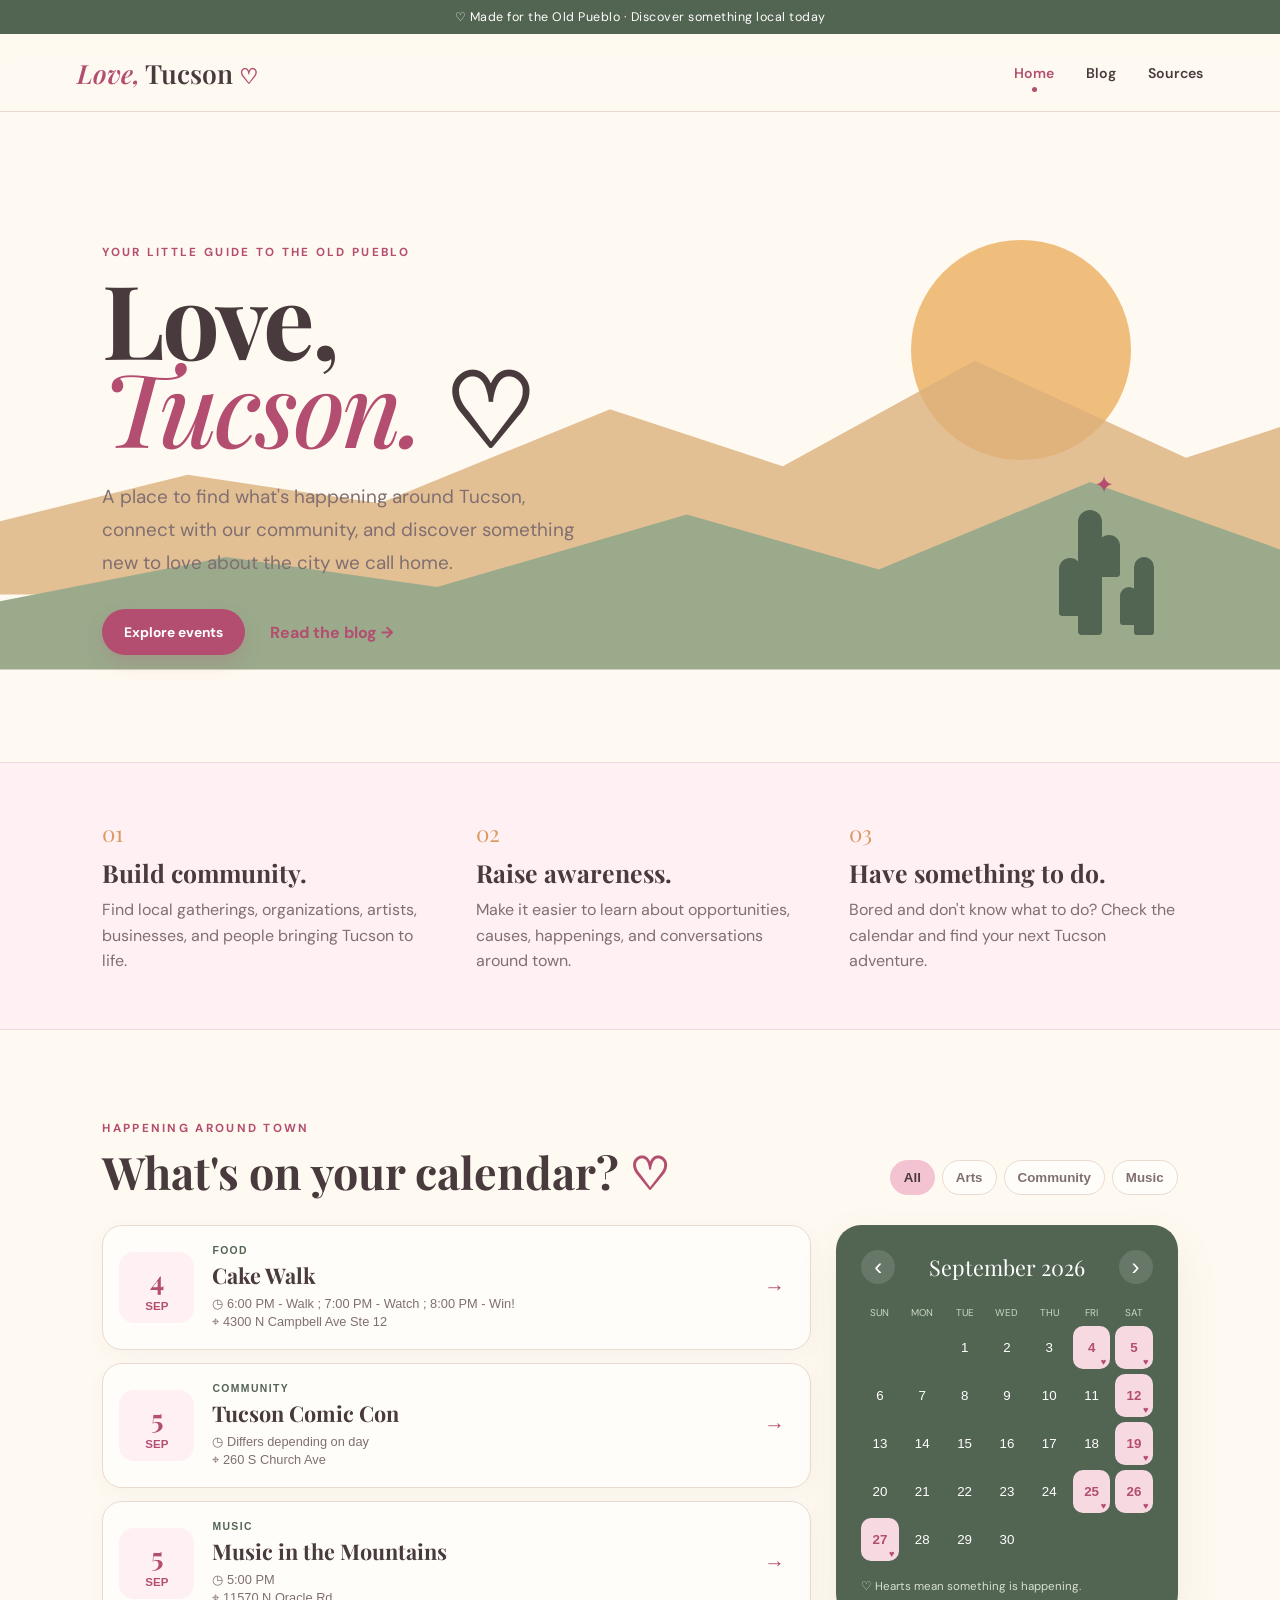
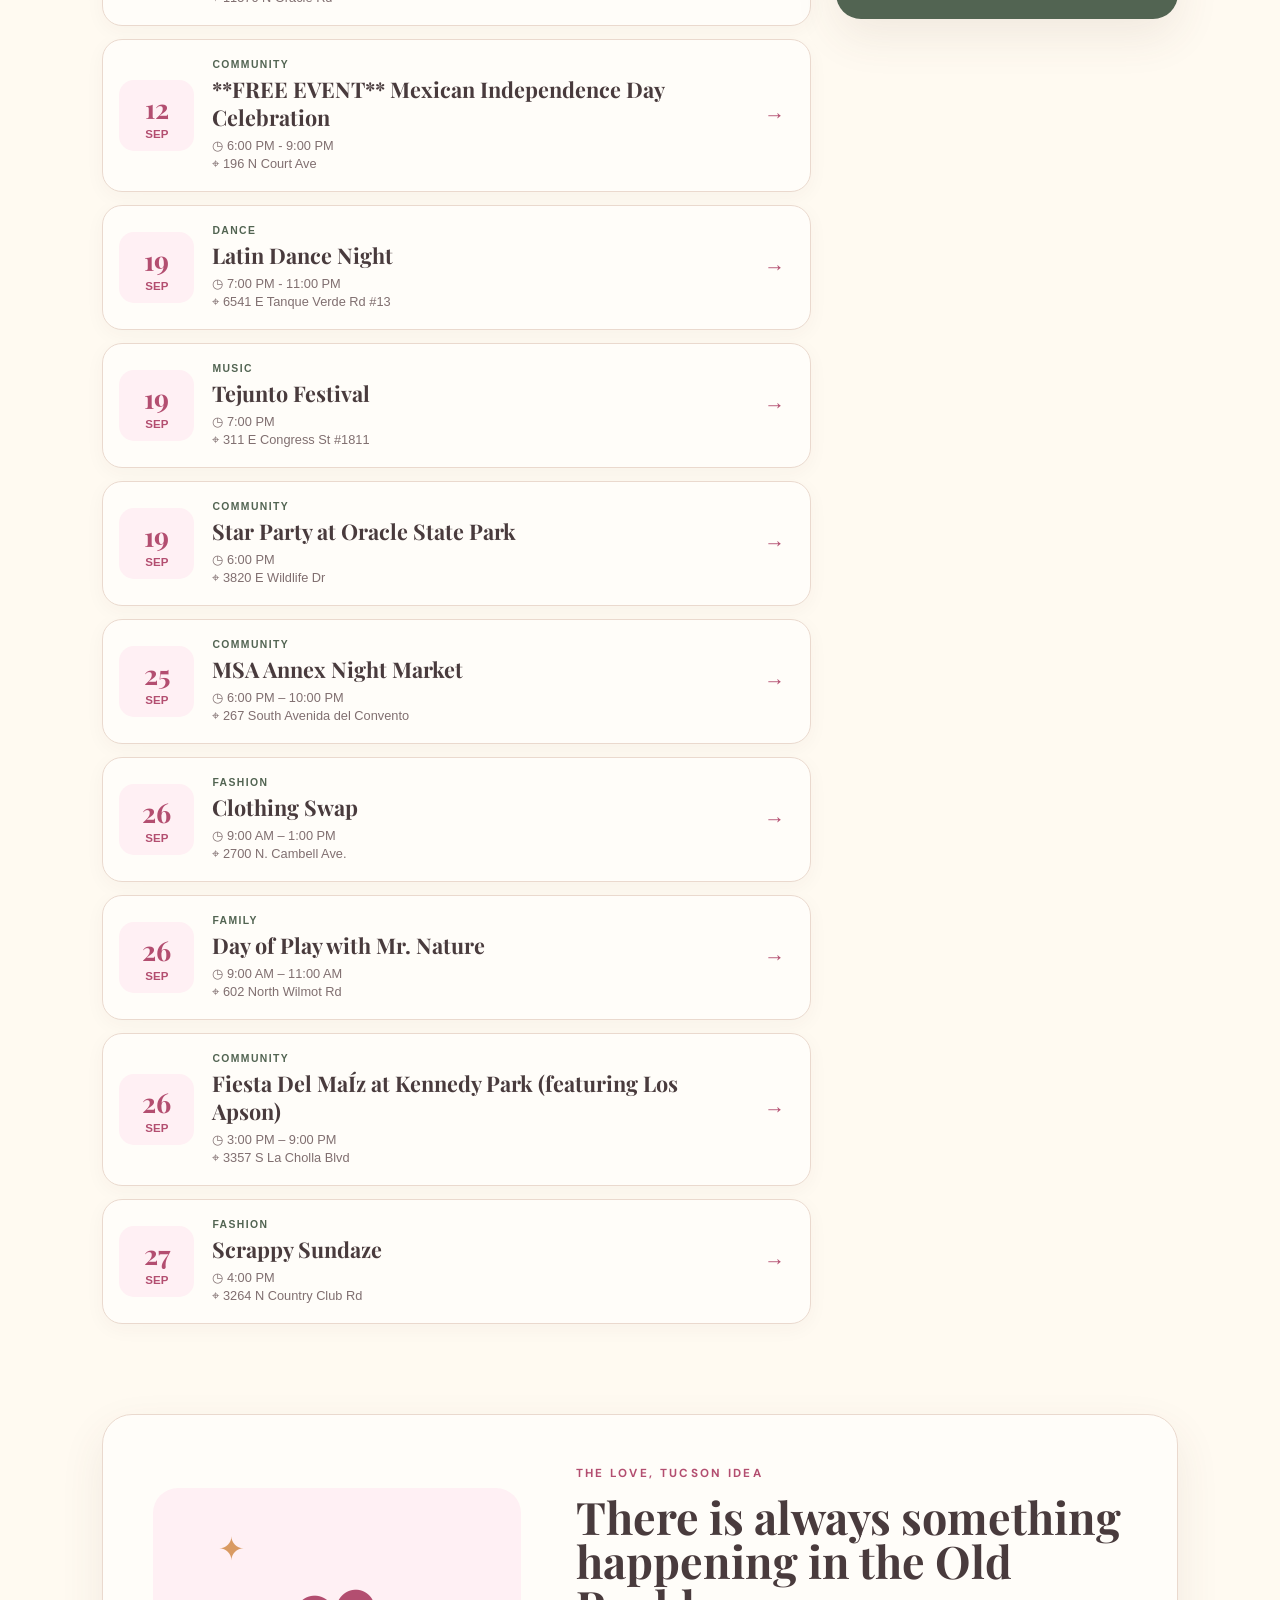
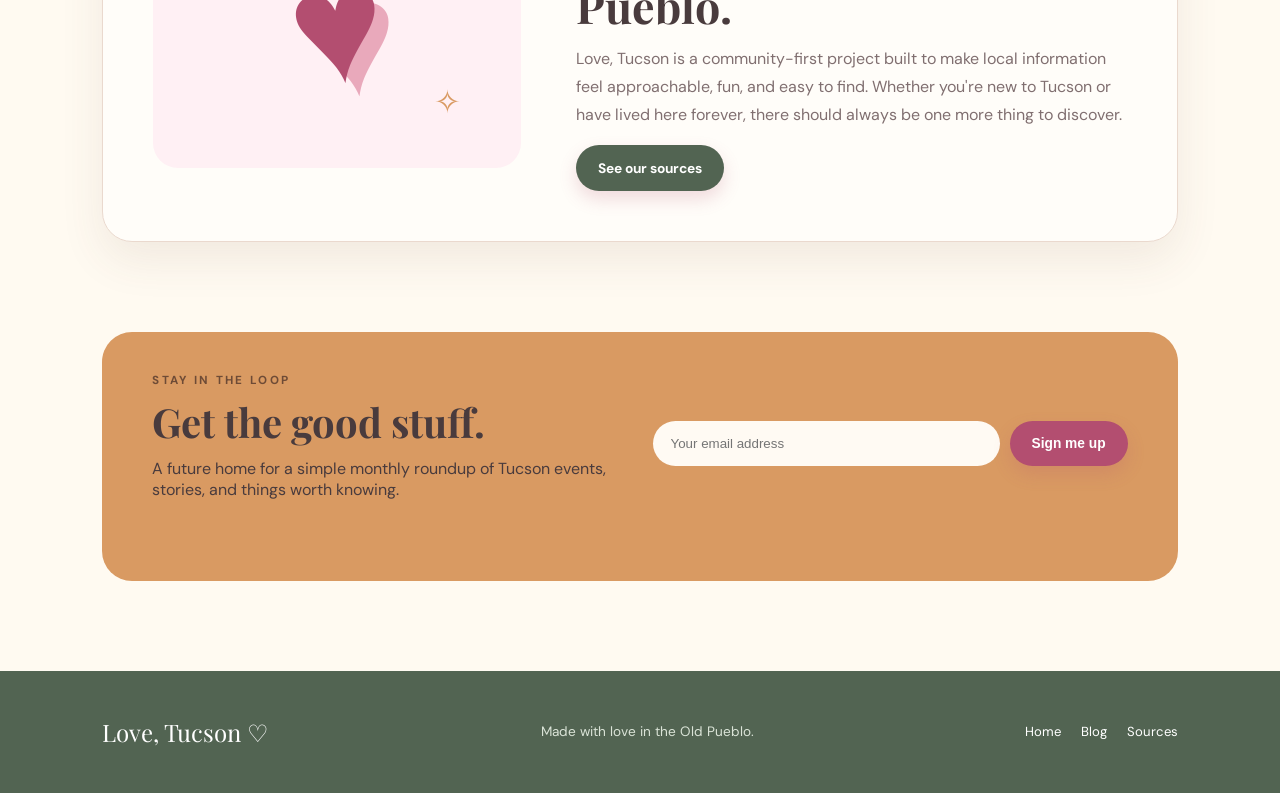
==== commit 05202b70: "Update index.html on September events" ====
--- a/index.html
+++ b/index.html
@@ -175,7 +175,7 @@
   <div class="event-layout"><div class="event-list" id="eventList"></div><aside class="calendar-card"><div class="calendar-top"><button id="prevMonth" aria-label="Previous month">‹</button><div id="calendarTitle"></div><button id="nextMonth" aria-label="Next month">›</button></div><div class="weekdays"><span>Sun</span><span>Mon</span><span>Tue</span><span>Wed</span><span>Thu</span><span>Fri</span><span>Sat</span></div><div class="calendar-grid" id="calendarGrid"></div><p class="calendar-note">♡ Hearts mean something is happening.</p></aside></div>
 </section>
 <section class="feature"><div class="feature-art"><div class="heart-big">♥</div><div class="sparkle s1">✦</div><div class="sparkle s2">✧</div></div><div><p class="eyebrow">THE LOVE, TUCSON IDEA</p><h2>There is always something happening in the Old Pueblo.</h2><p>Love, Tucson is a community-first project built to make local information feel approachable, fun, and easy to find. Whether you're new to Tucson or have lived here forever, there should always be one more thing to discover.</p><a class="button secondary" href="sources.html">See our sources</a></div></section>
-<section class="newsletter"><div><p class="eyebrow">STAY IN THE LOOP</p><h2>Get the good stuff.</h2><p>A future home for a simple weekly roundup of Tucson events, stories, and things worth knowing.</p></div><form onsubmit="event.preventDefault(); document.getElementById('signupMessage').textContent='♡ You’re on the list! (Demo only for now.)';"><input type="email" placeholder="Your email address" aria-label="Email address" required><button class="button" type="submit">Sign me up</button></form><p id="signupMessage" class="signup-message"></p></section>
+<section class="newsletter"><div><p class="eyebrow">STAY IN THE LOOP</p><h2>Get the good stuff.</h2><p>A future home for a simple monthly roundup of Tucson events, stories, and things worth knowing.</p></div><form onsubmit="event.preventDefault(); document.getElementById('signupMessage').textContent='♡ You’re on the list! (Demo only for now.)';"><input type="email" placeholder="Your email address" aria-label="Email address" required><button class="button" type="submit">Sign me up</button></form><p id="signupMessage" class="signup-message"></p></section>
 </main>
 <footer><div class="footer-brand">Love, Tucson ♡</div><p>Made with love in the Old Pueblo.</p><div class="footer-links"><a href="index.html">Home</a><a href="blog.html">Blog</a><a href="sources.html">Sources</a></div></footer>
 <div class="modal" id="eventModal" aria-hidden="true"><div class="modal-backdrop" data-close></div><article class="modal-box"><button class="modal-close" data-close aria-label="Close">×</button><p class="eyebrow" id="modalCategory"></p><h2 id="modalTitle"></h2><div class="modal-meta"><span id="modalDate"></span><span id="modalTime"></span><span id="modalLocation"></span></div><p id="modalDescription"></p><a id="modalSource" class="button" href="#" target="_blank" rel="noopener">View event source ↗</a></article></div>
@@ -186,11 +186,18 @@
    category: arts | community | music
 */
 const EVENTS = [
-  {id:1,date:'2026-09-04 - 06',title:'Tucson Comic Con',category:'community',time:'Differs depending on day',location:'260 S Church Ave',description:'Pop culture fest! Tickets go for $38.75+!',source:'https://tucsoncomic-con.com/'},
-  {id:2,date:'2026-09-04',title:'Cake Walk',category:'food',time:'6:00 PM - Walk ; 7:00 PM - Watch ; 8:00 PM - Win!',location:'4300 N Campbell Ave Ste 12',description:'12 local bakeries are coming together at Bakery by Ren to put on a cake gallery! The event is FREE To view, vote, play bingo, and star for the return oftheir Great British Bake Off Watch Party. $15 to try all cakes!',source:'https://www.instagram.com/p/DchBJz0AaUx/?igsi=YXh5eGdkZ2d2cm5h'},
+  {id:2,date:'2026-09-04',title:'Cake Walk',category:'food',time:'6:00 PM - Walk ; 7:00 PM - Watch ; 8:00 PM - Win!',location:'4300 N Campbell Ave Ste 12',description:'12 local bakeries are coming together at Bakery by Ren to put on a cake gallery! The event is FREE To view, vote, play bingo, and stay for the return oftheir Great British Bake Off Watch Party. $15 to try all cakes!',source:'https://www.instagram.com/p/DchBJz0AaUx/?igsi=YXh5eGdkZ2d2cm5h'},
+  {id:1,date:'2026-09-05',title:'Tucson Comic Con',category:'community',time:'Differs depending on day',location:'260 S Church Ave',description:'Pop culture fest! Tickets go for $38.75+!',source:'https://tucsoncomic-con.com/'},
+  {id:5,date:'2026-09-05',title:'Music in the Mountains',category:'music',time:'5:00 PM',location:'11570 N Oracle Rd',description:'Enjoy a mix of R&B, Jazz, Roots Rock and Country',source:'https://azstateparks.com/catalina/events/music-in-the-mountains-concert-series'},
+  {id:2,date:'2026-09-12',title:'**FREE EVENT** Mexican Independence Day Celebration',category:'community',time:'6:00 PM - 9:00 PM',location:'196 N Court Ave',description:'Celebrate Tucson’s Mexican history and heritage with a Ballet Folklorico performance by Danzacultura Mexicana, mariachi music by Los Changuitos Feos, and the traditional El Grito, presented by Sandra Orozco, Head of the Documents Department, Consulate of Mexico.',source:'https://tucsonpresidio.com/civicrm/event/info/?reset=1&id=1266'},
+  {id:2,date:'2026-09-19',title:'Latin Dance Night',category:'dance',time:'7:00 PM - 11:00 PM',location:'6541 E Tanque Verde Rd #13',description:'Join Xplosion in the Savoy Opera House at Trail Dust Town for Latin Dance Night featuring Tejano and Cumbias! This is a 21+ event. Doors will open at 7pm. Tickets are $4.60+ ',source:'https://www.tickettailor.com/events/traildusttown/2379762'},
+  {id:2,date:'2026-09-19',title:'Tejunto Festival',category:'music',time:'7:00 PM',location:'311 E Congress St #1811',description:'21+. Tickets are $10+. Catch the sounds of Tejano like never before at Tejunto Fest! ',source:'https://hotelcongress.com/event/tejunto-fest/'},
   {id:3,date:'2026-09-19',title:'Star Party at Oracle State Park',category:'community',time:'6:00 PM',location:'3820 E Wildlife Dr',description:'Join for a special evening of stargazing, music, moon-themed activities, and fish tacos at Oracle State Park, an official International Dark Sky Park! This event takes place on International Observe the Moon Night and will be a great chance to observe the first quarter moon!',source:'https://azstateparks.com/oracle/events/star-party-oracle'},
   {id:4,date:'2026-09-25',title:'MSA Annex Night Market',category:'community',time:'6:00 PM – 10:00 PM',location:'267 South Avenida del Convento',description:'80+ vendors, food trucks, and local shops close out the summer series under the stars in the Mercado District.',source:'https://mercadodistrict.com/event/summer-night-market-vendor-application/'},
-  {id:5,date:'2026-09-26',title:'Clothing Swap',category:'fashion',time:'9:00 AM – 1:00 PM',location:'2700 N. Cambell Ave.',description:'By Di Luna Canles & Tucson Love Letter. **DROP-OFF DATES: Sept. 24 from 9:00 AM to 6:00 PM & Sept. 25 from 9:00 AM to 4:00 PM at Di Luna** Free clothes! Please bring gently used and clean clothing, all remaining clothes will be donated to mutual aid group Community Care Tucson',source:'https://www.instagram.com/p/Db84QvPRAb/?igsi=MTFvb3U4ZjE5NTEzbA=='}
+  {id:5,date:'2026-09-26',title:'Clothing Swap',category:'fashion',time:'9:00 AM – 1:00 PM',location:'2700 N. Cambell Ave.',description:'By Di Luna Candles & Tucson Love Letter. **DROP-OFF DATES: Sept. 24 from 9:00 AM to 6:00 PM & Sept. 25 from 9:00 AM to 4:00 PM at Di Luna** Free clothes! Please bring gently used and clean clothing, all remaining clothes will be donated to mutual aid group Community Care Tucson',source:'https://www.instagram.com/p/Db84QvPRAb/?igsi=MTFvb3U4ZjE5NTEzbA=='},
+  {id:5,date:'2026-09-26',title:'Day of Play with Mr. Nature',category:'family',time:'9:00 AM – 11:00 AM',location:'602 North Wilmot Rd',description:'Mr. Nature is bringing the jams all around Tucson this month! From early morning Z-Street jams, a big community walk, an evening at the zoo, an inclusive family celebration, and a special Day of Play, there are SO many ways to get out, have fun, and make memories together!',source:'https://tucsonlittles.com/event/day-of-play-w-mr-nature/'},
+  {id:5,date:'2026-09-26',title:'Fiesta Del MaÍz at Kennedy Park (featuring Los Apson)',category:'community',time:'3:00 PM – 9:00 PM',location:'3357 S La Cholla Blvd',description:'ALL AGES & FREE community event at Kennedy Park starting at 4pm with food, live music, family friendly activities and more. Free Face Painting, Arts & crafts, and fun for the entire family.',source:'https://www.pueblosdelmaiz.com/events-all/maiz-fiesta-los-apson'},
+  {id:5,date:'2026-09-27',title:'Scrappy Sundaze',category:'fashion',time:'4:00 PM',location:'3264 N Country Club Rd',description:'Spend a scrappy sundazeeee with them at on Sunday as they celebrate one year of Keep Tucson Crafty. There will be indoor AND outdoor seating available at this event). Tickets are $20',source:'https://www.instagram.com/p/Dcw3OjrPdqc/?utm_source=ig_web_copy_link&igsi=MzRlODBiNWFlZA=='}
 ];
 
 (function(){
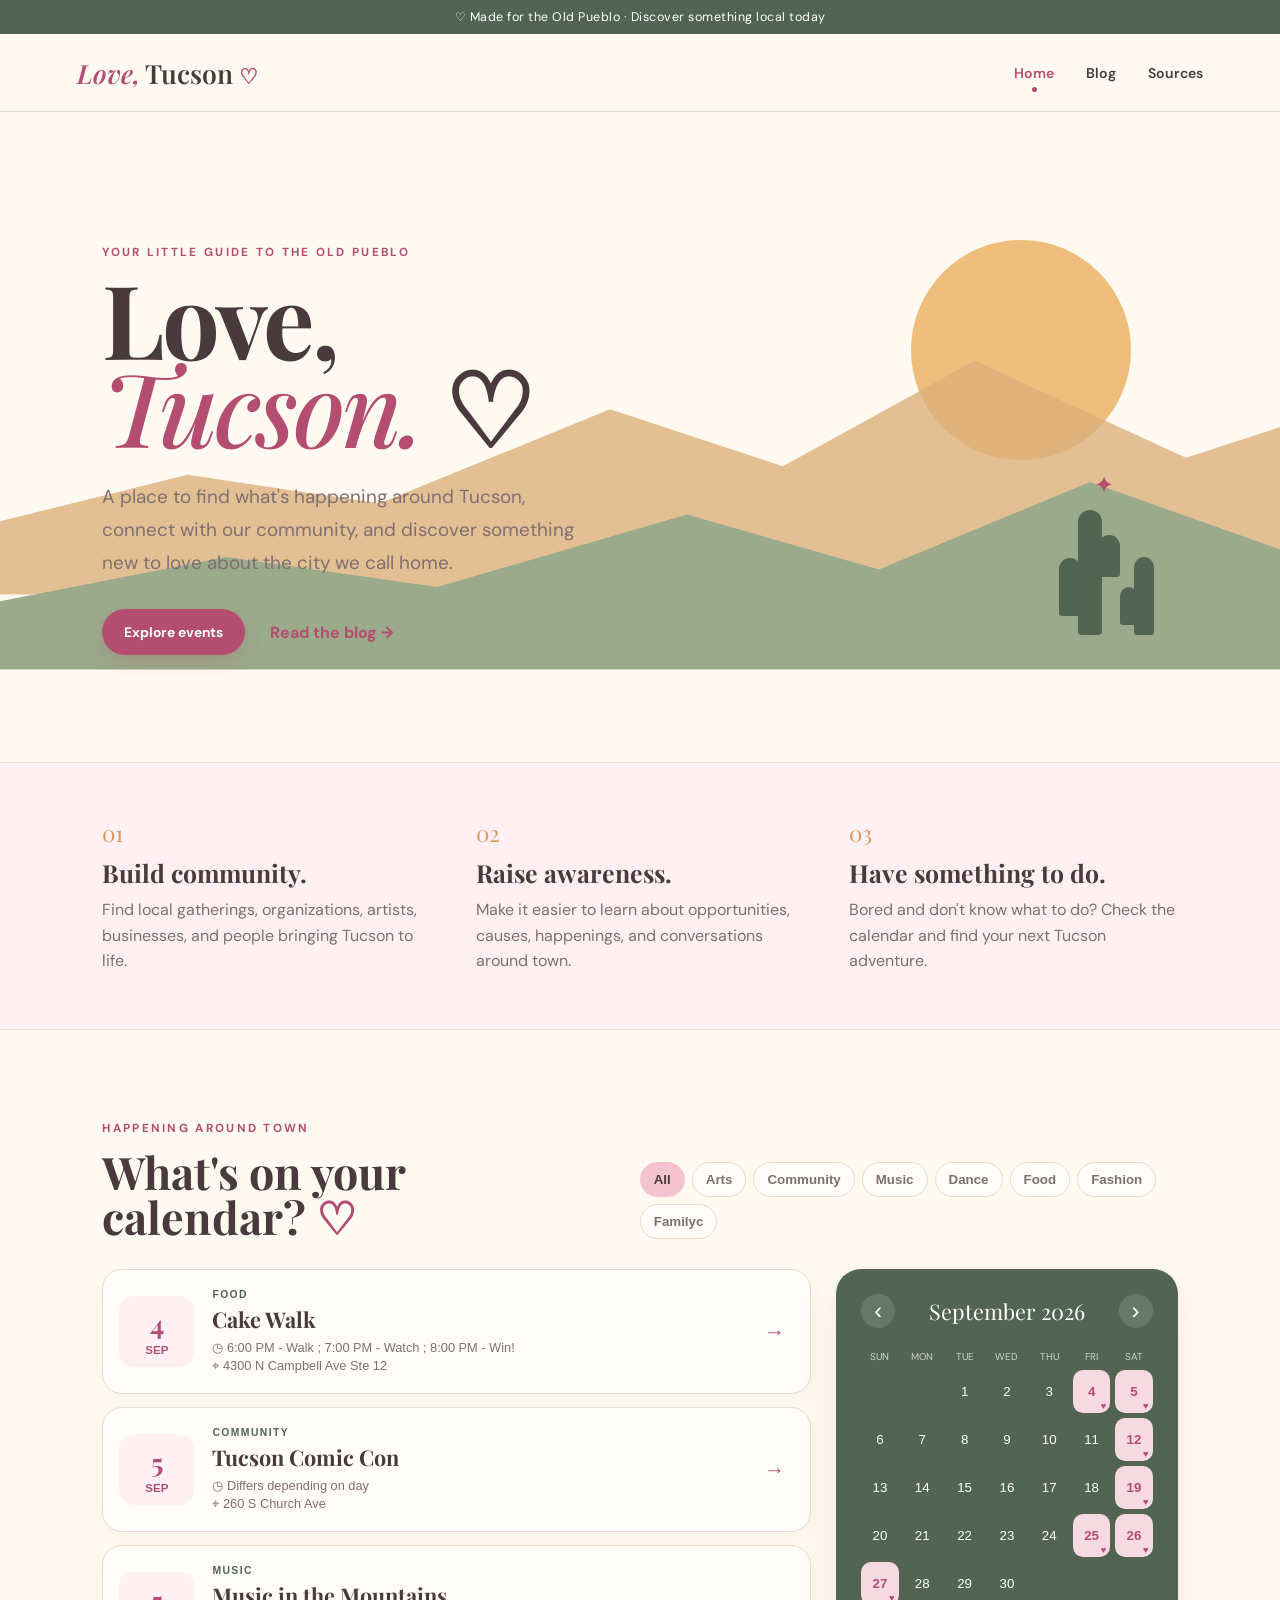
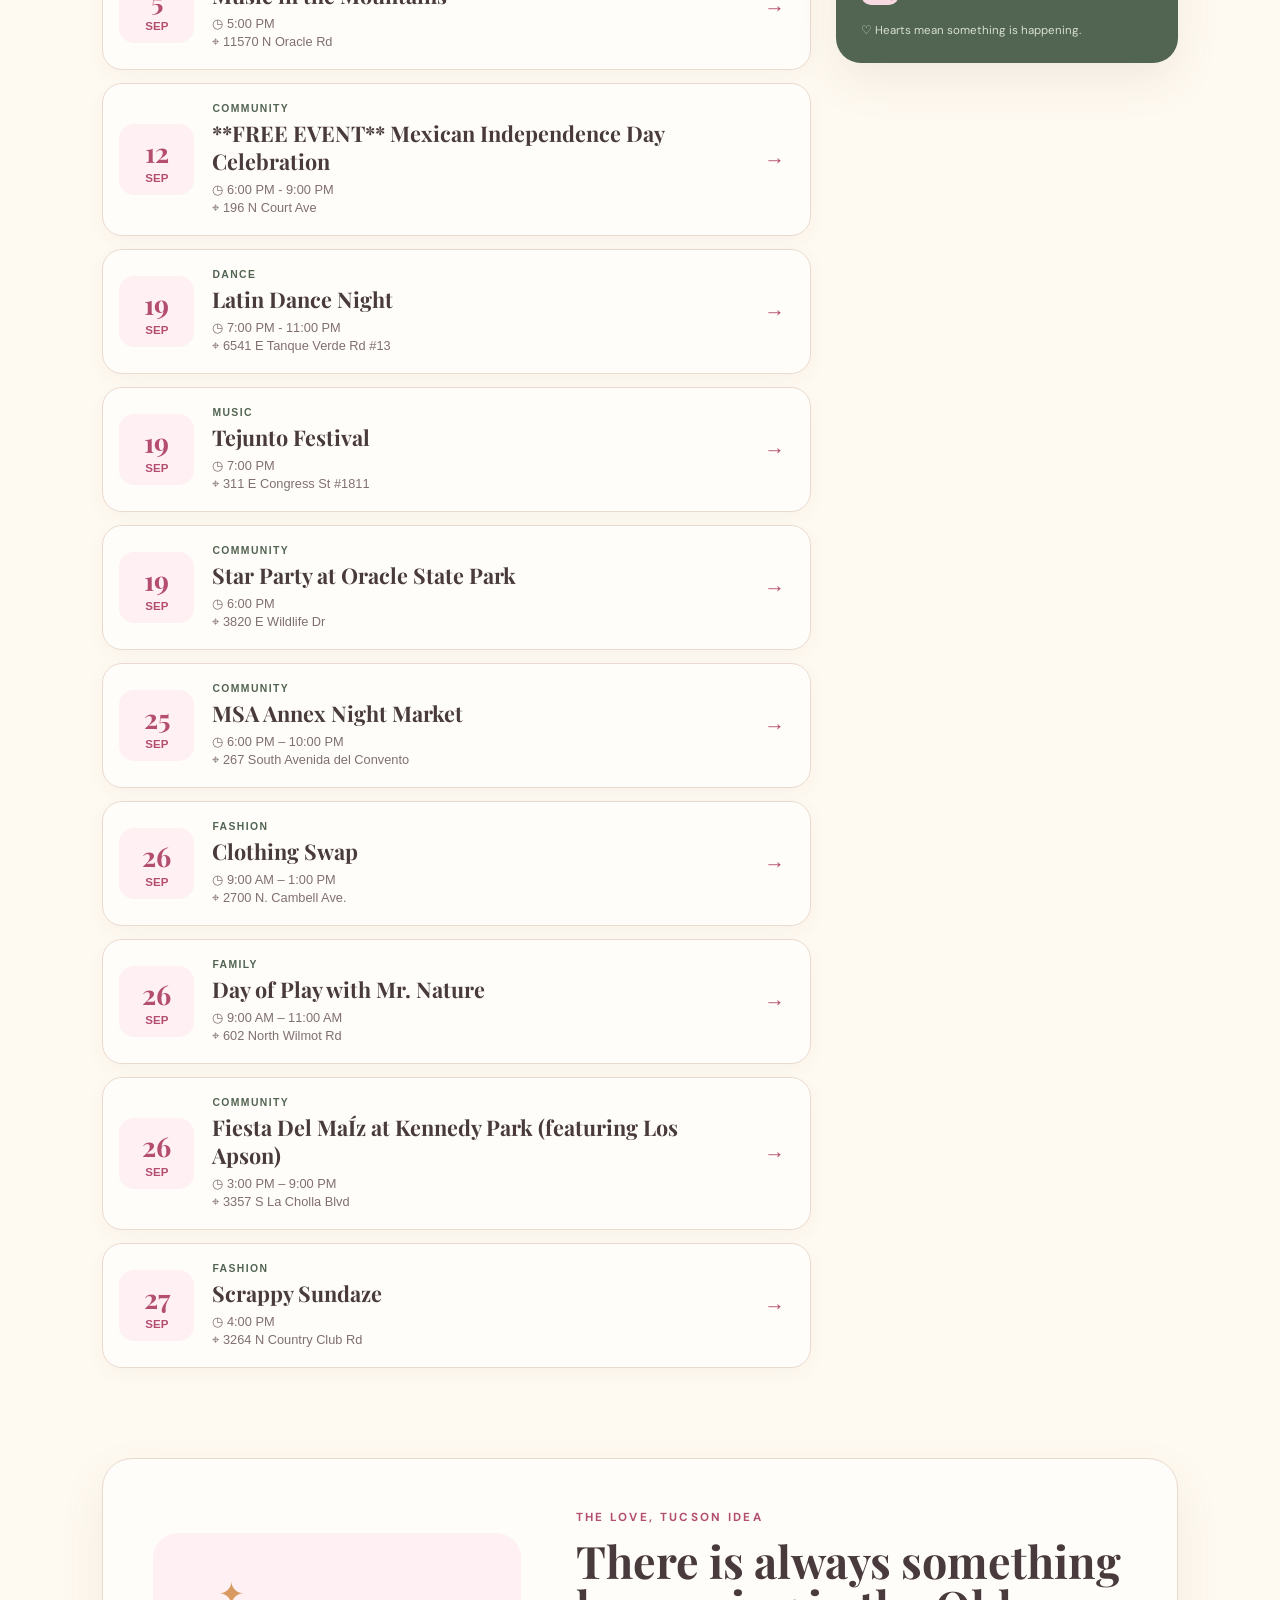
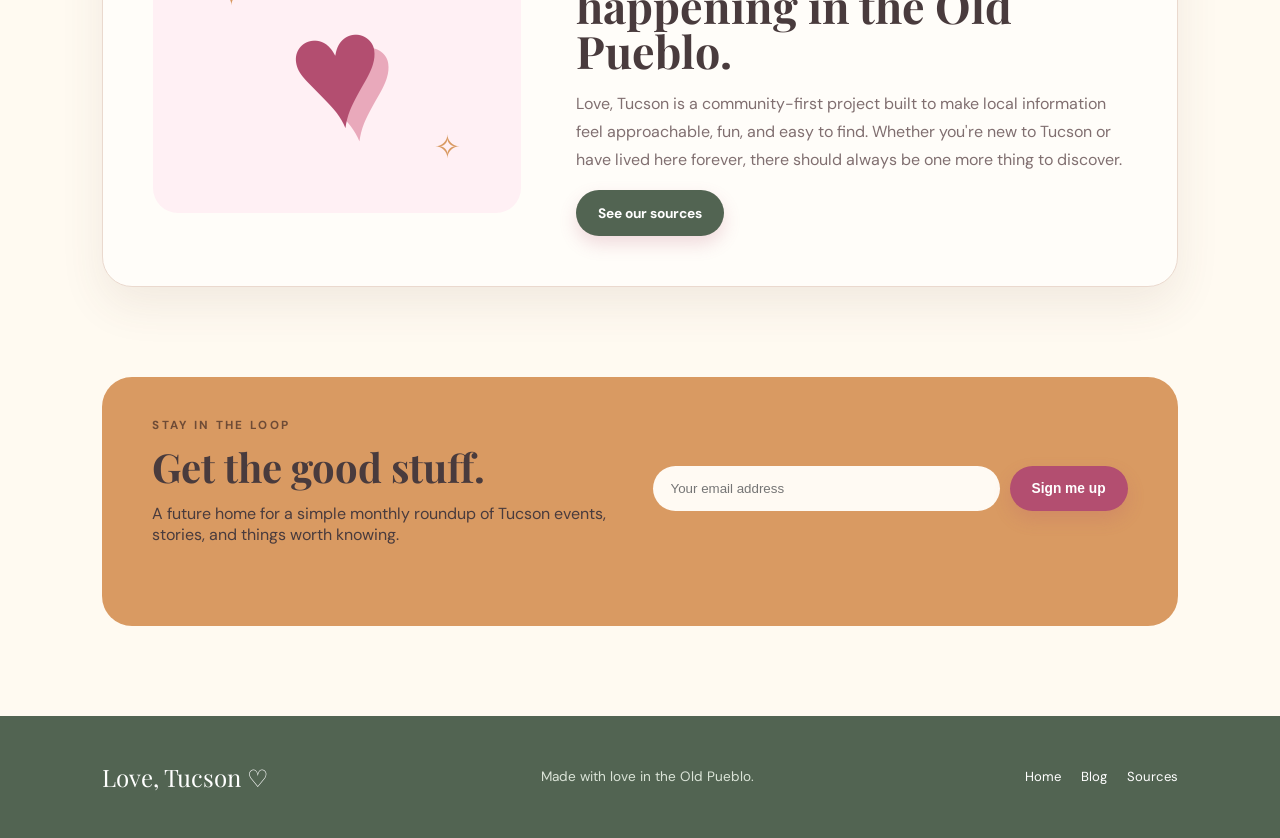
==== commit ba5f24fe: "Update on specific tabs index.html Dance, Food, Family, and Fashion" ====
--- a/index.html
+++ b/index.html
@@ -171,7 +171,7 @@
 </section>
 <section class="intro-strip"><div><span>01</span><h2>Build community.</h2><p>Find local gatherings, organizations, artists, businesses, and people bringing Tucson to life.</p></div><div><span>02</span><h2>Raise awareness.</h2><p>Make it easier to learn about opportunities, causes, happenings, and conversations around town.</p></div><div><span>03</span><h2>Have something to do.</h2><p>Bored and don't know what to do? Check the calendar and find your next Tucson adventure.</p></div></section>
 <section class="events-section" id="events">
-  <div class="section-heading"><div><p class="eyebrow">HAPPENING AROUND TOWN</p><h2>What's on your calendar? <span>♡</span></h2></div><div class="filters"><button class="filter active" data-filter="all">All</button><button class="filter" data-filter="arts">Arts</button><button class="filter" data-filter="community">Community</button><button class="filter" data-filter="music">Music</button></div></div>
+  <div class="section-heading"><div><p class="eyebrow">HAPPENING AROUND TOWN</p><h2>What's on your calendar? <span>♡</span></h2></div><div class="filters"><button class="filter active" data-filter="all">All</button><button class="filter" data-filter="arts">Arts</button><button class="filter" data-filter="community">Community</button><button class="filter" data-filter="music">Music</button><button class="filter" data-filter="dance">Dance</button><button class="filter" data-filter="food">Food</button><button class="filter" data-filter="fashion">Fashion</button><button class="filter" data-filter="family">Familyc</button></div></div>
   <div class="event-layout"><div class="event-list" id="eventList"></div><aside class="calendar-card"><div class="calendar-top"><button id="prevMonth" aria-label="Previous month">‹</button><div id="calendarTitle"></div><button id="nextMonth" aria-label="Next month">›</button></div><div class="weekdays"><span>Sun</span><span>Mon</span><span>Tue</span><span>Wed</span><span>Thu</span><span>Fri</span><span>Sat</span></div><div class="calendar-grid" id="calendarGrid"></div><p class="calendar-note">♡ Hearts mean something is happening.</p></aside></div>
 </section>
 <section class="feature"><div class="feature-art"><div class="heart-big">♥</div><div class="sparkle s1">✦</div><div class="sparkle s2">✧</div></div><div><p class="eyebrow">THE LOVE, TUCSON IDEA</p><h2>There is always something happening in the Old Pueblo.</h2><p>Love, Tucson is a community-first project built to make local information feel approachable, fun, and easy to find. Whether you're new to Tucson or have lived here forever, there should always be one more thing to discover.</p><a class="button secondary" href="sources.html">See our sources</a></div></section>
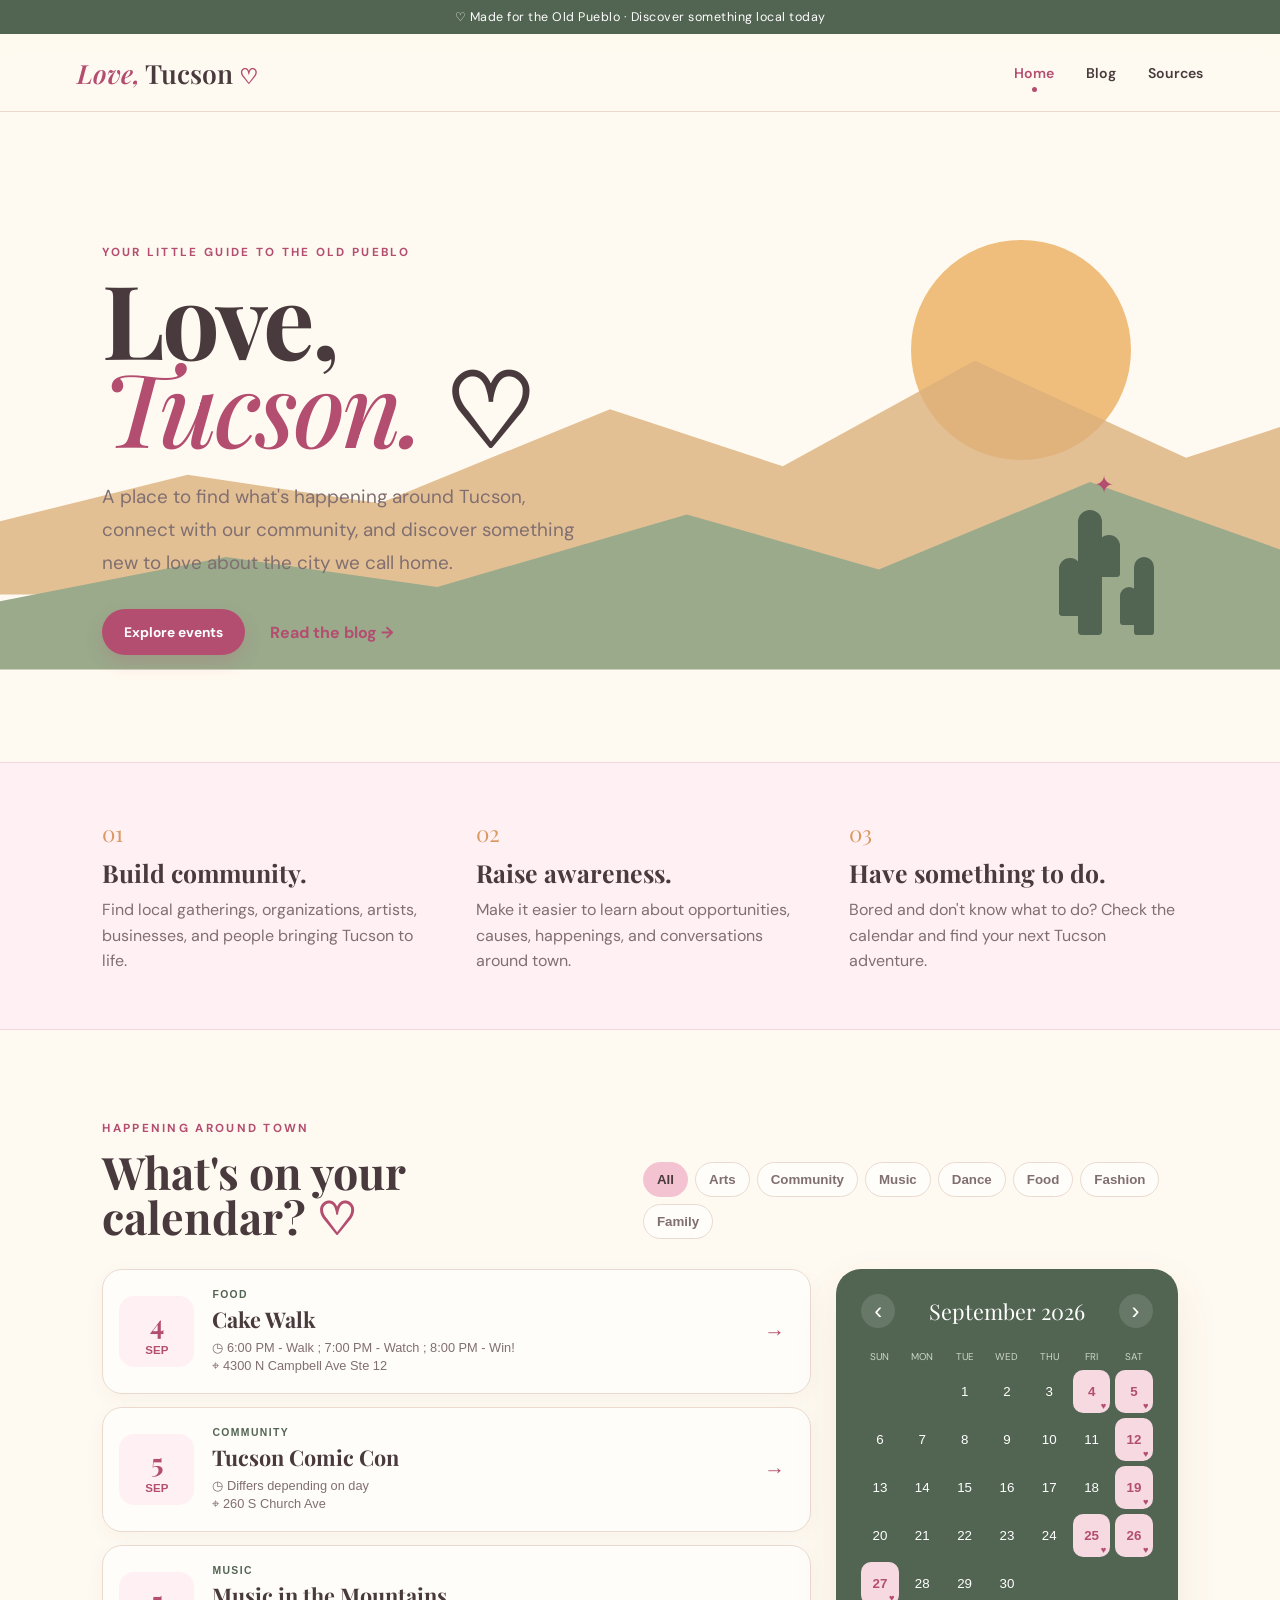
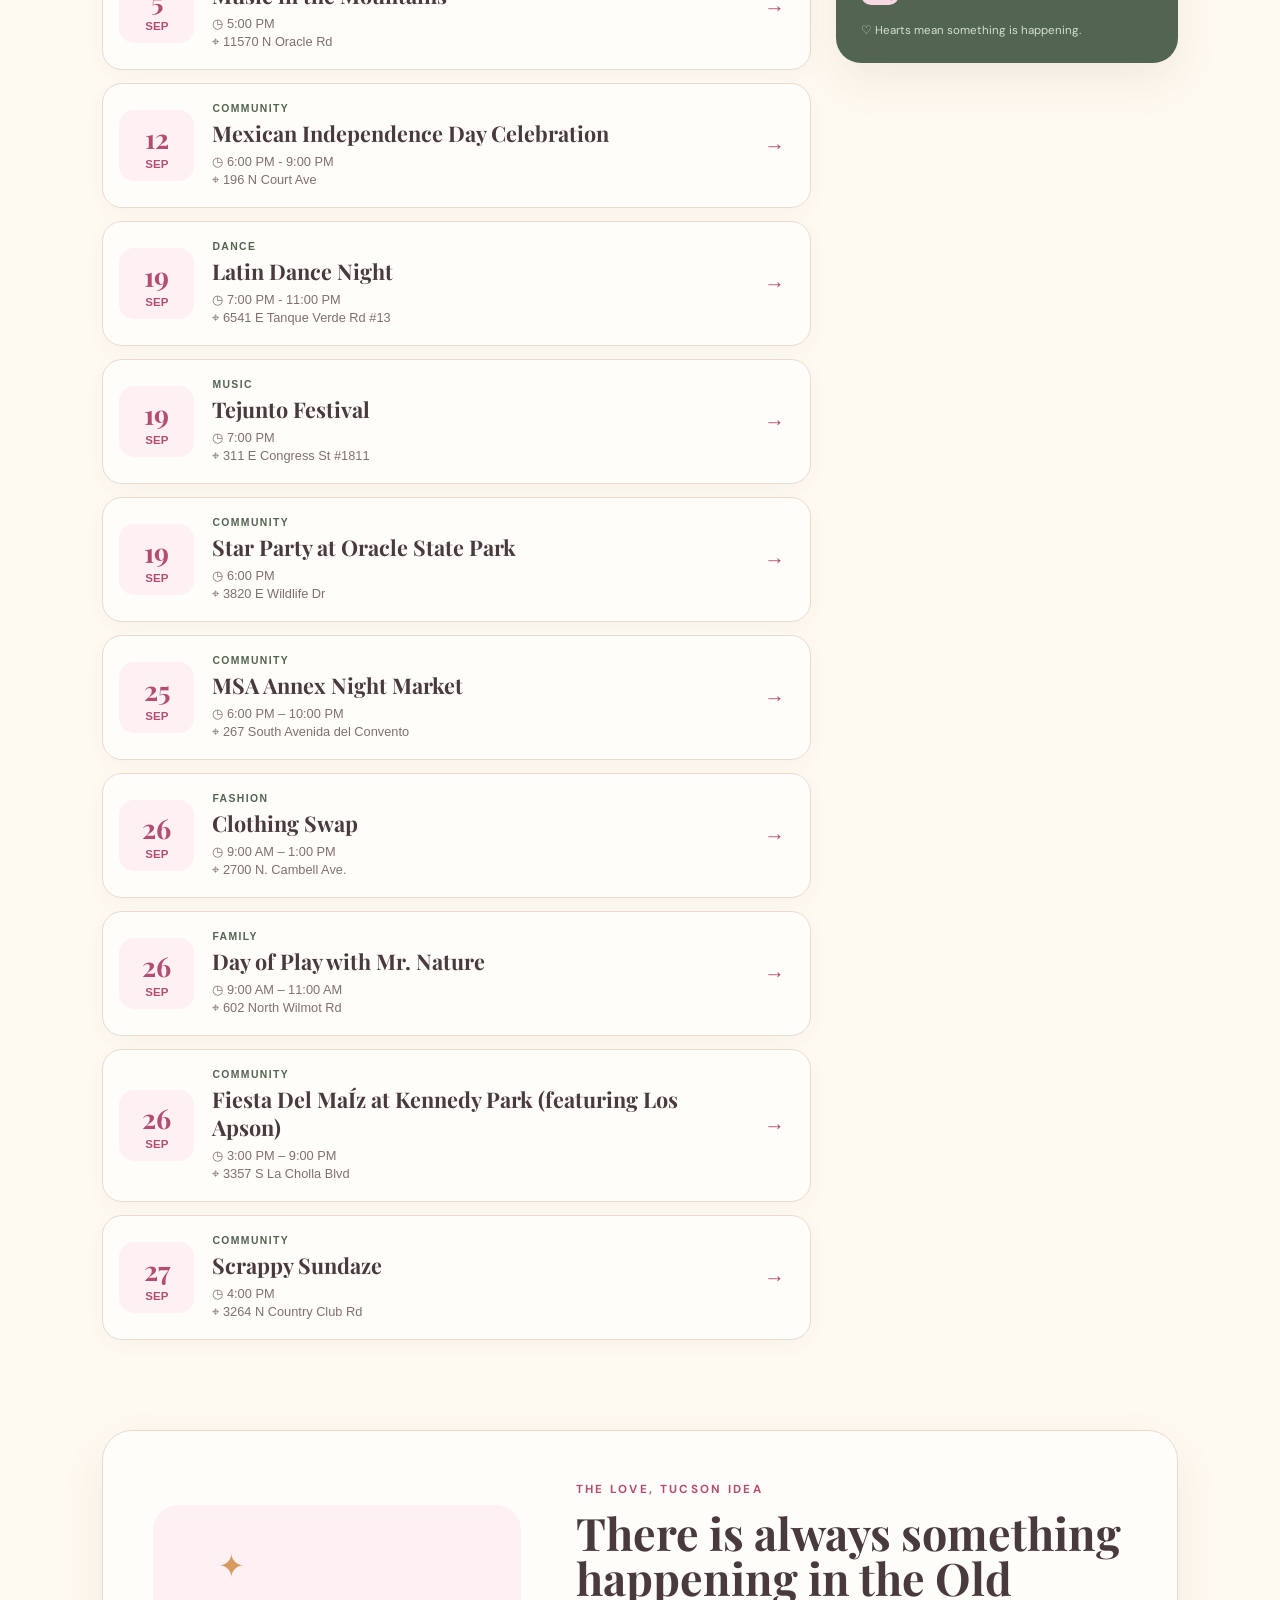
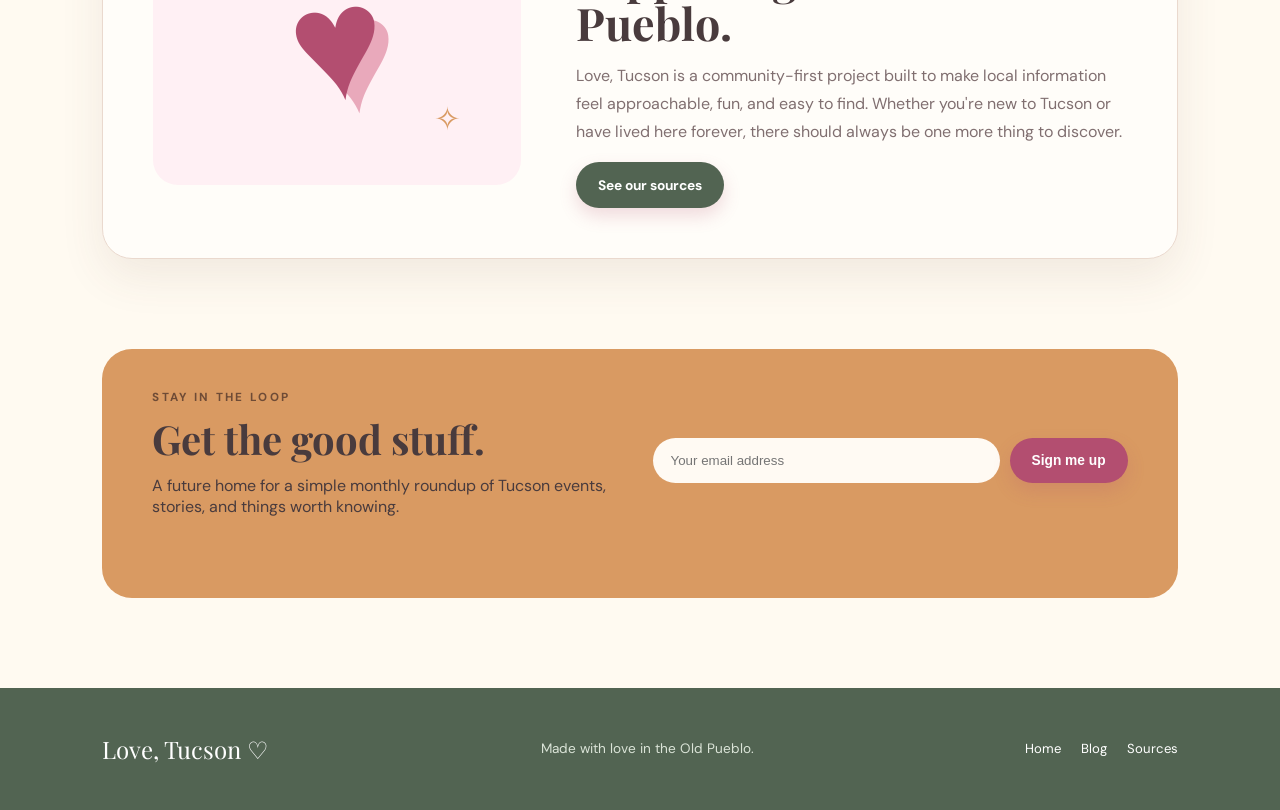
==== commit 2b017385: "Update index.html Fixed typos and allowed the calendar to show multiple events on one day." ====
--- a/index.html
+++ b/index.html
@@ -171,7 +171,7 @@
 </section>
 <section class="intro-strip"><div><span>01</span><h2>Build community.</h2><p>Find local gatherings, organizations, artists, businesses, and people bringing Tucson to life.</p></div><div><span>02</span><h2>Raise awareness.</h2><p>Make it easier to learn about opportunities, causes, happenings, and conversations around town.</p></div><div><span>03</span><h2>Have something to do.</h2><p>Bored and don't know what to do? Check the calendar and find your next Tucson adventure.</p></div></section>
 <section class="events-section" id="events">
-  <div class="section-heading"><div><p class="eyebrow">HAPPENING AROUND TOWN</p><h2>What's on your calendar? <span>♡</span></h2></div><div class="filters"><button class="filter active" data-filter="all">All</button><button class="filter" data-filter="arts">Arts</button><button class="filter" data-filter="community">Community</button><button class="filter" data-filter="music">Music</button><button class="filter" data-filter="dance">Dance</button><button class="filter" data-filter="food">Food</button><button class="filter" data-filter="fashion">Fashion</button><button class="filter" data-filter="family">Familyc</button></div></div>
+  <div class="section-heading"><div><p class="eyebrow">HAPPENING AROUND TOWN</p><h2>What's on your calendar? <span>♡</span></h2></div><div class="filters"><button class="filter active" data-filter="all">All</button><button class="filter" data-filter="arts">Arts</button><button class="filter" data-filter="community">Community</button><button class="filter" data-filter="music">Music</button><button class="filter" data-filter="dance">Dance</button><button class="filter" data-filter="food">Food</button><button class="filter" data-filter="fashion">Fashion</button><button class="filter" data-filter="family">Family</button></div></div>
   <div class="event-layout"><div class="event-list" id="eventList"></div><aside class="calendar-card"><div class="calendar-top"><button id="prevMonth" aria-label="Previous month">‹</button><div id="calendarTitle"></div><button id="nextMonth" aria-label="Next month">›</button></div><div class="weekdays"><span>Sun</span><span>Mon</span><span>Tue</span><span>Wed</span><span>Thu</span><span>Fri</span><span>Sat</span></div><div class="calendar-grid" id="calendarGrid"></div><p class="calendar-note">♡ Hearts mean something is happening.</p></aside></div>
 </section>
 <section class="feature"><div class="feature-art"><div class="heart-big">♥</div><div class="sparkle s1">✦</div><div class="sparkle s2">✧</div></div><div><p class="eyebrow">THE LOVE, TUCSON IDEA</p><h2>There is always something happening in the Old Pueblo.</h2><p>Love, Tucson is a community-first project built to make local information feel approachable, fun, and easy to find. Whether you're new to Tucson or have lived here forever, there should always be one more thing to discover.</p><a class="button secondary" href="sources.html">See our sources</a></div></section>
@@ -183,13 +183,13 @@
 /* LOVE, TUCSON EVENT DATA
    Add real events here. The homepage calendar and event cards update automatically.
    Date format: YYYY-MM-DD
-   category: arts | community | music
+   category: arts | community | music | dance | food | fashion | family
 */
 const EVENTS = [
   {id:2,date:'2026-09-04',title:'Cake Walk',category:'food',time:'6:00 PM - Walk ; 7:00 PM - Watch ; 8:00 PM - Win!',location:'4300 N Campbell Ave Ste 12',description:'12 local bakeries are coming together at Bakery by Ren to put on a cake gallery! The event is FREE To view, vote, play bingo, and stay for the return oftheir Great British Bake Off Watch Party. $15 to try all cakes!',source:'https://www.instagram.com/p/DchBJz0AaUx/?igsi=YXh5eGdkZ2d2cm5h'},
   {id:1,date:'2026-09-05',title:'Tucson Comic Con',category:'community',time:'Differs depending on day',location:'260 S Church Ave',description:'Pop culture fest! Tickets go for $38.75+!',source:'https://tucsoncomic-con.com/'},
   {id:5,date:'2026-09-05',title:'Music in the Mountains',category:'music',time:'5:00 PM',location:'11570 N Oracle Rd',description:'Enjoy a mix of R&B, Jazz, Roots Rock and Country',source:'https://azstateparks.com/catalina/events/music-in-the-mountains-concert-series'},
-  {id:2,date:'2026-09-12',title:'**FREE EVENT** Mexican Independence Day Celebration',category:'community',time:'6:00 PM - 9:00 PM',location:'196 N Court Ave',description:'Celebrate Tucson’s Mexican history and heritage with a Ballet Folklorico performance by Danzacultura Mexicana, mariachi music by Los Changuitos Feos, and the traditional El Grito, presented by Sandra Orozco, Head of the Documents Department, Consulate of Mexico.',source:'https://tucsonpresidio.com/civicrm/event/info/?reset=1&id=1266'},
+  {id:2,date:'2026-09-12',title:'Mexican Independence Day Celebration',category:'community',time:'6:00 PM - 9:00 PM',location:'196 N Court Ave',description:'Free event! Celebrate Tucson’s Mexican history and heritage with a Ballet Folklorico performance by Danzacultura Mexicana, mariachi music by Los Changuitos Feos, and the traditional El Grito, presented by Sandra Orozco, Head of the Documents Department, Consulate of Mexico.',source:'https://tucsonpresidio.com/civicrm/event/info/?reset=1&id=1266'},
   {id:2,date:'2026-09-19',title:'Latin Dance Night',category:'dance',time:'7:00 PM - 11:00 PM',location:'6541 E Tanque Verde Rd #13',description:'Join Xplosion in the Savoy Opera House at Trail Dust Town for Latin Dance Night featuring Tejano and Cumbias! This is a 21+ event. Doors will open at 7pm. Tickets are $4.60+ ',source:'https://www.tickettailor.com/events/traildusttown/2379762'},
   {id:2,date:'2026-09-19',title:'Tejunto Festival',category:'music',time:'7:00 PM',location:'311 E Congress St #1811',description:'21+. Tickets are $10+. Catch the sounds of Tejano like never before at Tejunto Fest! ',source:'https://hotelcongress.com/event/tejunto-fest/'},
   {id:3,date:'2026-09-19',title:'Star Party at Oracle State Park',category:'community',time:'6:00 PM',location:'3820 E Wildlife Dr',description:'Join for a special evening of stargazing, music, moon-themed activities, and fish tacos at Oracle State Park, an official International Dark Sky Park! This event takes place on International Observe the Moon Night and will be a great chance to observe the first quarter moon!',source:'https://azstateparks.com/oracle/events/star-party-oracle'},
@@ -197,7 +197,7 @@
   {id:5,date:'2026-09-26',title:'Clothing Swap',category:'fashion',time:'9:00 AM – 1:00 PM',location:'2700 N. Cambell Ave.',description:'By Di Luna Candles & Tucson Love Letter. **DROP-OFF DATES: Sept. 24 from 9:00 AM to 6:00 PM & Sept. 25 from 9:00 AM to 4:00 PM at Di Luna** Free clothes! Please bring gently used and clean clothing, all remaining clothes will be donated to mutual aid group Community Care Tucson',source:'https://www.instagram.com/p/Db84QvPRAb/?igsi=MTFvb3U4ZjE5NTEzbA=='},
   {id:5,date:'2026-09-26',title:'Day of Play with Mr. Nature',category:'family',time:'9:00 AM – 11:00 AM',location:'602 North Wilmot Rd',description:'Mr. Nature is bringing the jams all around Tucson this month! From early morning Z-Street jams, a big community walk, an evening at the zoo, an inclusive family celebration, and a special Day of Play, there are SO many ways to get out, have fun, and make memories together!',source:'https://tucsonlittles.com/event/day-of-play-w-mr-nature/'},
   {id:5,date:'2026-09-26',title:'Fiesta Del MaÍz at Kennedy Park (featuring Los Apson)',category:'community',time:'3:00 PM – 9:00 PM',location:'3357 S La Cholla Blvd',description:'ALL AGES & FREE community event at Kennedy Park starting at 4pm with food, live music, family friendly activities and more. Free Face Painting, Arts & crafts, and fun for the entire family.',source:'https://www.pueblosdelmaiz.com/events-all/maiz-fiesta-los-apson'},
-  {id:5,date:'2026-09-27',title:'Scrappy Sundaze',category:'fashion',time:'4:00 PM',location:'3264 N Country Club Rd',description:'Spend a scrappy sundazeeee with them at on Sunday as they celebrate one year of Keep Tucson Crafty. There will be indoor AND outdoor seating available at this event). Tickets are $20',source:'https://www.instagram.com/p/Dcw3OjrPdqc/?utm_source=ig_web_copy_link&igsi=MzRlODBiNWFlZA=='}
+  {id:5,date:'2026-09-27',title:'Scrappy Sundaze',category:'community',time:'4:00 PM',location:'3264 N Country Club Rd',description:'Spend a scrappy sundazeeee with them at on Sunday as they celebrate one year of Keep Tucson Crafty. There will be indoor AND outdoor seating available at this event). Tickets are $20',source:'https://www.instagram.com/p/Dcw3OjrPdqc/?utm_source=ig_web_copy_link&igsi=MzRlODBiNWFlZA=='}
 ];
 
 (function(){
@@ -210,7 +210,7 @@
 function openEvent(e){const m=$('#eventModal'); if(!m)return; $('#modalCategory').textContent=e.category.toUpperCase();$('#modalTitle').textContent=e.title;$('#modalDate').textContent='♡ '+fmtDate(e.date);$('#modalTime').textContent='◷ '+e.time;$('#modalLocation').textContent='⌖ '+e.location;$('#modalDescription').textContent=e.description;$('#modalSource').href=e.source;m.classList.add('show');m.setAttribute('aria-hidden','false');document.body.classList.add('modal-open')}
 function closeModal(){const m=$('#eventModal');if(m){m.classList.remove('show');m.setAttribute('aria-hidden','true');document.body.classList.remove('modal-open')}}
 $$('[data-close]').forEach(x=>x.addEventListener('click',closeModal));document.addEventListener('keydown',e=>{if(e.key==='Escape')closeModal()});
-function renderList(){if(!list)return;const shown=EVENTS.filter(e=>activeFilter==='all'||e.category===activeFilter).sort((a,b)=>a.date.localeCompare(b.date));list.innerHTML=shown.map(e=>{const d=new Date(e.date+'T12:00:00');return `<button class="event-card" data-id="${e.id}"><div class="event-date"><strong>${d.getDate()}</strong><span>${d.toLocaleString('en-US',{month:'short'})}</span></div><div class="event-info"><span class="tag">${e.category}</span><h3>${e.title}</h3><p>◷ ${e.time}</p><p>⌖ ${e.location}</p></div><span class="event-arrow">→</span></button>`}).join('')||'<p class="empty">No events in this category yet. Check back soon ♡</p>';$$('.event-card').forEach(b=>b.addEventListener('click',()=>openEvent(EVENTS.find(e=>e.id==b.dataset.id))));}
+function renderList(){if(!list)return;const shown=EVENTS.filter(e=>activeFilter==='all'||e.category===activeFilter).sort((a,b)=>a.date.localeCompare(b.date));list.innerHTML=shown.map(e=>{const d=new Date(e.date+'T12:00:00');return `<button class="event-card" data-id="${e.id}"><div class="event-date"><strong>${d.getDate()}</strong><span>${d.toLocaleString('en-US',{month:'short'})}</span></div><div class="event-info"><span class="tag">${e.category}</span><h3>${e.title}</h3><p>◷ ${e.time}</p><p>⌖ ${e.location}</p></div><span class="event-arrow">→</span></button>`}).join('')||'<p class="empty">No events in this category yet. Check back soon ♡</p>';$$('.event-card').forEach(b=>b.addEventListener('click',()=>openEvent(EVENTS.filter(e => e.date === dateStr))));}
 function renderCalendar(){if(!grid)return;const y=current.getFullYear(),m=current.getMonth();title.textContent=monthName(current);grid.innerHTML='';const first=new Date(y,m,1).getDay(),total=new Date(y,m+1,0).getDate();for(let i=0;i<first;i++)grid.appendChild(document.createElement('div'));for(let n=1;n<=total;n++){const key=`${y}-${String(m+1).padStart(2,'0')}-${String(n).padStart(2,'0')}`, matches=EVENTS.filter(e=>e.date===key);const c=document.createElement('button');c.className='calendar-day'+(matches.length?' has-event':'');c.innerHTML=`<span>${n}</span>${matches.length?'<b>♥</b>':''}`;if(matches.length)c.addEventListener('click',()=>openEvent(matches[0]));grid.appendChild(c)}}
 if($('#prevMonth'))$('#prevMonth').onclick=()=>{current.setMonth(current.getMonth()-1);renderCalendar()};if($('#nextMonth'))$('#nextMonth').onclick=()=>{current.setMonth(current.getMonth()+1);renderCalendar()};
 $$('.filter').forEach(b=>b.addEventListener('click',()=>{$$('.filter').forEach(x=>x.classList.remove('active'));b.classList.add('active');activeFilter=b.dataset.filter;renderList()}));
